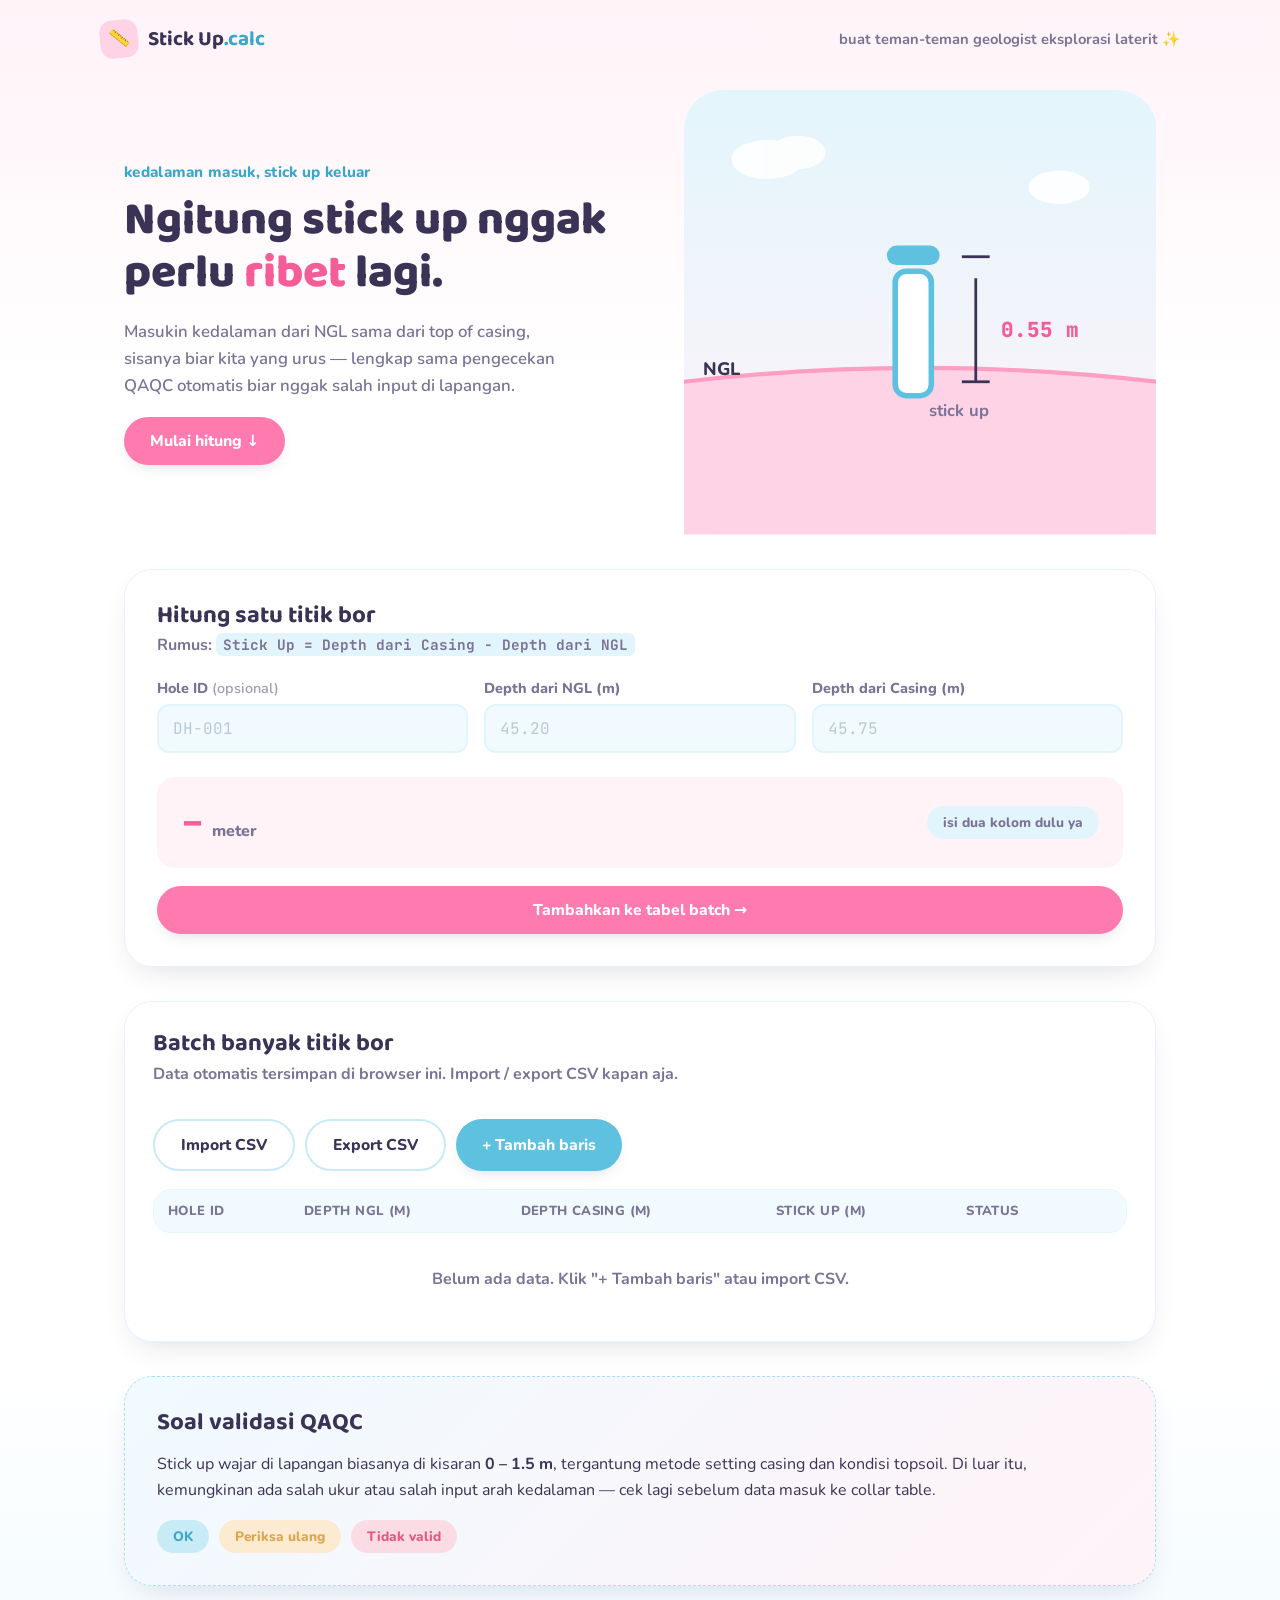
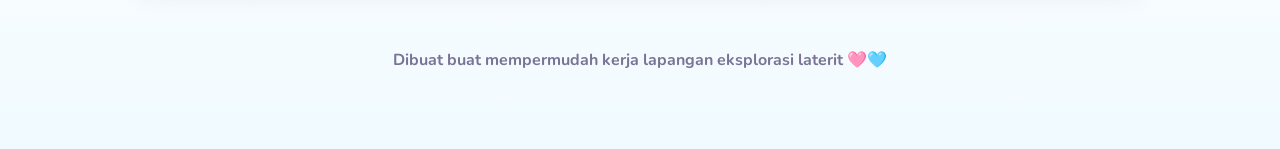
==== index.html @ 5c29b7f9 "Add files via upload" ====
<!DOCTYPE html>
<html lang="id">
<head>
<meta charset="UTF-8">
<meta name="viewport" content="width=device-width, initial-scale=1.0">
<title>Stick Up Calculator — Drilling Collar Tool</title>
<meta name="description" content="Kalkulator stick up pengeboran untuk geologist eksplorasi. Hitung selisih kedalaman NGL vs top of casing, lengkap dengan QAQC otomatis.">
<link rel="icon" href="data:image/svg+xml,<svg xmlns=%22http://www.w3.org/2000/svg%22 viewBox=%220 0 100 100%22><text y=%22.9em%22 font-size=%2290%22>📏</text></svg>">
<link rel="preconnect" href="https://fonts.googleapis.com">
<link rel="preconnect" href="https://fonts.gstatic.com" crossorigin>
<link href="https://fonts.googleapis.com/css2?family=Baloo+2:wght@600;700;800&family=Nunito:wght@400;600;700;800&family=JetBrains+Mono:wght@500;700&display=swap" rel="stylesheet">
<link rel="stylesheet" href="style.css">
</head>
<body>

<header class="topbar">
  <div class="topbar__inner">
    <div class="brand">
      <span class="brand__mark" aria-hidden="true">📏</span>
      <span class="brand__text">Stick Up<span class="brand__accent">.calc</span></span>
    </div>
    <p class="topbar__tagline">buat teman-teman geologist eksplorasi laterit ✨</p>
  </div>
</header>

<main>

  <!-- ============ HERO ============ -->
  <section class="hero">
    <div class="hero__text">
      <p class="eyebrow">kedalaman masuk, stick up keluar</p>
      <h1>Ngitung stick up nggak perlu <span class="hl">ribet</span> lagi.</h1>
      <p class="hero__sub">
        Masukin kedalaman dari NGL sama dari top of casing, sisanya biar
        kita yang urus — lengkap sama pengecekan QAQC otomatis biar nggak
        salah input di lapangan.
      </p>
      <a href="#kalkulator" class="btn btn--primary">Mulai hitung ↓</a>
    </div>

    <div class="hero__diagram" aria-hidden="true">
      <svg id="diagramSvg" viewBox="0 0 340 320" xmlns="http://www.w3.org/2000/svg">
        <defs>
          <linearGradient id="skyGrad" x1="0" y1="0" x2="0" y2="1">
            <stop offset="0%" stop-color="#E3F5FC"/>
            <stop offset="100%" stop-color="#FFF3F8"/>
          </linearGradient>
        </defs>

        <rect x="0" y="0" width="340" height="320" rx="28" fill="url(#skyGrad)"/>

        <!-- awan santai -->
        <g fill="#ffffff" opacity="0.9">
          <ellipse cx="60" cy="50" rx="26" ry="14"/>
          <ellipse cx="82" cy="45" rx="20" ry="12"/>
          <ellipse cx="270" cy="70" rx="22" ry="12"/>
        </g>

        <!-- tanah -->
        <path d="M0,210 Q170,190 340,210 L340,320 L0,320 Z" fill="#FFD3E6"/>
        <path d="M0,210 Q170,190 340,210" fill="none" stroke="#FF9EC4" stroke-width="3" stroke-linecap="round"/>
        <text x="14" y="205" class="svg-label">NGL</text>

        <!-- casing pipe -->
        <rect id="casingPipe" x="152" y="120" width="26" height="90" rx="8" fill="#ffffff" stroke="#5EC1E0" stroke-width="4"/>
        <rect x="146" y="112" width="38" height="14" rx="7" fill="#5EC1E0"/>

        <!-- garis dimensi stick up -->
        <g id="dimGroup">
          <line id="dimLine" x1="210" y1="120" x2="210" y2="210" stroke="#3A3355" stroke-width="2"/>
          <line x1="200" y1="120" x2="220" y2="120" stroke="#3A3355" stroke-width="2"/>
          <line x1="200" y1="210" x2="220" y2="210" stroke="#3A3355" stroke-width="2"/>
          <text id="dimLabel" x="228" y="168" class="svg-label svg-label--mono">0.55 m</text>
        </g>

        <text x="176" y="235" class="svg-label svg-label--sub">stick up</text>
      </svg>
    </div>
  </section>

  <!-- ============ KALKULATOR SINGLE ============ -->
  <section id="kalkulator" class="card-section">
    <div class="card">
      <h2>Hitung satu titik bor</h2>
      <p class="card__sub">Rumus: <code>Stick Up = Depth dari Casing − Depth dari NGL</code></p>

      <div class="form-grid">
        <label class="field">
          <span>Hole ID <em>(opsional)</em></span>
          <input type="text" id="holeId" placeholder="DH-001">
        </label>
        <label class="field">
          <span>Depth dari NGL (m)</span>
          <input type="number" id="depthNgl" placeholder="45.20" step="0.01" inputmode="decimal">
        </label>
        <label class="field">
          <span>Depth dari Casing (m)</span>
          <input type="number" id="depthCasing" placeholder="45.75" step="0.01" inputmode="decimal">
        </label>
      </div>

      <div class="result" id="resultBox">
        <div class="result__value">
          <span class="result__number" id="resultNumber">–</span>
          <span class="result__unit">meter</span>
        </div>
        <span class="badge" id="resultBadge">isi dua kolom dulu ya</span>
      </div>

      <button class="btn btn--primary btn--wide" id="addToTableBtn">Tambahkan ke tabel batch →</button>
    </div>
  </section>

  <!-- ============ BATCH TABLE ============ -->
  <section class="card-section">
    <div class="card card--wide">
      <div class="card__header">
        <div>
          <h2>Batch banyak titik bor</h2>
          <p class="card__sub">Data otomatis tersimpan di browser ini. Import / export CSV kapan aja.</p>
        </div>
        <div class="card__actions">
          <label class="btn btn--ghost btn--file">
            Import CSV
            <input type="file" id="csvInput" accept=".csv" hidden>
          </label>
          <button class="btn btn--ghost" id="exportBtn">Export CSV</button>
          <button class="btn btn--secondary" id="addRowBtn">+ Tambah baris</button>
        </div>
      </div>

      <div class="table-wrap">
        <table id="dataTable">
          <thead>
            <tr>
              <th>Hole ID</th>
              <th>Depth NGL (m)</th>
              <th>Depth Casing (m)</th>
              <th>Stick Up (m)</th>
              <th>Status</th>
              <th aria-label="Hapus"></th>
            </tr>
          </thead>
          <tbody id="tableBody">
            <!-- baris diisi via JS -->
          </tbody>
        </table>
      </div>

      <p class="table-empty" id="tableEmpty">Belum ada data. Klik "+ Tambah baris" atau import CSV.</p>
    </div>
  </section>

  <!-- ============ CATATAN QAQC ============ -->
  <section class="card-section">
    <div class="card card--info">
      <h2>Soal validasi QAQC</h2>
      <p>
        Stick up wajar di lapangan biasanya di kisaran <strong>0 – 1.5 m</strong>,
        tergantung metode setting casing dan kondisi topsoil. Di luar itu,
        kemungkinan ada salah ukur atau salah input arah kedalaman — cek lagi
        sebelum data masuk ke collar table.
      </p>
      <div class="legend">
        <span class="badge badge--ok">OK</span>
        <span class="badge badge--warn">Periksa ulang</span>
        <span class="badge badge--bad">Tidak valid</span>
      </div>
    </div>
  </section>

</main>

<footer class="footer">
  <p>Dibuat buat mempermudah kerja lapangan eksplorasi laterit 🩷🩵</p>
</footer>

<script src="script.js"></script>
</body>
</html>
---- style.css ----
/* ==========================================================
   STICK UP CALCULATOR — style.css
   Tema: soft pink, putih, baby blue. Santai tapi rapi.
   ========================================================== */

:root {
  --pink-50:  #FFF3F8;
  --pink-100: #FFE0EC;
  --pink-200: #FFD3E6;
  --pink-300: #FFAFCF;
  --pink-500: #FF7AAE;
  --pink-600: #F45D97;

  --blue-50:  #F0FAFF;
  --blue-100: #E3F5FC;
  --blue-200: #C7ECF8;
  --blue-300: #A6DFF2;
  --blue-500: #5EC1E0;
  --blue-600: #3AA6C9;

  --white:    #FFFFFF;
  --ink:      #3A3355;
  --ink-soft: #7A7396;
  --rose-600: #E8557E;
  --amber-600:#E0A34D;

  --radius-lg: 28px;
  --radius-md: 18px;
  --radius-sm: 12px;
  --shadow-soft: 0 12px 30px -12px rgba(58, 51, 85, 0.18);
  --shadow-tap: 0 6px 16px -8px rgba(58, 51, 85, 0.25);

  --font-display: 'Baloo 2', system-ui, sans-serif;
  --font-body: 'Nunito', system-ui, sans-serif;
  --font-mono: 'JetBrains Mono', ui-monospace, monospace;
}

* { box-sizing: border-box; }

html { scroll-behavior: smooth; }

body {
  margin: 0;
  font-family: var(--font-body);
  color: var(--ink);
  background: linear-gradient(180deg, var(--pink-50) 0%, var(--white) 22%, var(--white) 78%, var(--blue-50) 100%);
  -webkit-font-smoothing: antialiased;
}

h1, h2 {
  font-family: var(--font-display);
  color: var(--ink);
  margin: 0 0 0.4em;
  line-height: 1.15;
}

p { line-height: 1.6; }

code {
  font-family: var(--font-mono);
  background: var(--blue-100);
  padding: 0.15em 0.5em;
  border-radius: 6px;
  font-size: 0.9em;
}

a { color: inherit; }

:focus-visible {
  outline: 3px solid var(--blue-500);
  outline-offset: 2px;
  border-radius: 6px;
}

/* ---------------- Topbar ---------------- */

.topbar {
  padding: 20px 24px 8px;
}

.topbar__inner {
  max-width: 1080px;
  margin: 0 auto;
  display: flex;
  align-items: baseline;
  justify-content: space-between;
  flex-wrap: wrap;
  gap: 6px;
}

.brand {
  display: flex;
  align-items: center;
  gap: 10px;
  font-family: var(--font-display);
  font-weight: 700;
  font-size: 1.3rem;
}

.brand__mark {
  display: inline-grid;
  place-items: center;
  width: 38px;
  height: 38px;
  background: var(--pink-200);
  border-radius: 12px;
  font-size: 1.1rem;
  transform: rotate(-6deg);
}

.brand__accent { color: var(--blue-600); }

.topbar__tagline {
  margin: 0;
  color: var(--ink-soft);
  font-size: 0.92rem;
  font-weight: 700;
}

/* ---------------- Hero ---------------- */

.hero {
  max-width: 1080px;
  margin: 24px auto 0;
  padding: 0 24px;
  display: grid;
  grid-template-columns: 1.1fr 1fr;
  gap: 40px;
  align-items: center;
}

.eyebrow {
  font-weight: 800;
  letter-spacing: 0.02em;
  color: var(--blue-600);
  text-transform: lowercase;
  margin: 0 0 10px;
  font-size: 0.95rem;
}

.hero h1 {
  font-size: clamp(2rem, 4.2vw, 2.9rem);
  font-weight: 800;
}

.hl {
  color: var(--pink-600);
  position: relative;
}

.hero__sub {
  color: var(--ink-soft);
  font-size: 1.05rem;
  max-width: 46ch;
  font-weight: 600;
}

.hero__diagram svg {
  width: 100%;
  height: auto;
  display: block;
  filter: drop-shadow(var(--shadow-soft));
}

.svg-label {
  font-family: var(--font-body);
  font-weight: 800;
  font-size: 13px;
  fill: var(--ink);
}

.svg-label--mono {
  font-family: var(--font-mono);
  font-size: 15px;
  fill: var(--pink-600);
}

.svg-label--sub {
  fill: var(--ink-soft);
  font-size: 12px;
  font-weight: 700;
}

#dimLine, #dimGroup line {
  transition: y1 0.35s ease, y2 0.35s ease;
}

#casingPipe {
  transition: y 0.35s ease, height 0.35s ease;
}

@media (prefers-reduced-motion: reduce) {
  #dimLine, #dimGroup line, #casingPipe { transition: none; }
  html { scroll-behavior: auto; }
}

/* ---------------- Buttons ---------------- */

.btn {
  display: inline-flex;
  align-items: center;
  justify-content: center;
  gap: 8px;
  font-family: var(--font-body);
  font-weight: 800;
  font-size: 0.98rem;
  padding: 13px 26px;
  border-radius: 999px;
  border: none;
  cursor: pointer;
  text-decoration: none;
  transition: transform 0.15s ease, box-shadow 0.15s ease;
}

.btn:hover { transform: translateY(-2px); }
.btn:active { transform: translateY(0); }

.btn--primary {
  background: var(--pink-500);
  color: var(--white);
  box-shadow: var(--shadow-tap);
}
.btn--primary:hover { background: var(--pink-600); }

.btn--secondary {
  background: var(--blue-500);
  color: var(--white);
  box-shadow: var(--shadow-tap);
}
.btn--secondary:hover { background: var(--blue-600); }

.btn--ghost {
  background: var(--white);
  color: var(--ink);
  border: 2px solid var(--blue-200);
}
.btn--ghost:hover { border-color: var(--blue-500); }

.btn--wide { width: 100%; margin-top: 18px; }

.btn--file { position: relative; }

/* ---------------- Cards ---------------- */

.card-section {
  max-width: 1080px;
  margin: 34px auto 0;
  padding: 0 24px;
}

.card {
  background: var(--white);
  border-radius: var(--radius-lg);
  padding: 32px;
  box-shadow: var(--shadow-soft);
  border: 1px solid var(--blue-100);
}

.card--wide { padding: 28px; }

.card--info {
  background: linear-gradient(135deg, var(--blue-50), var(--pink-50));
  border: 1px dashed var(--blue-300);
}

.card__sub {
  color: var(--ink-soft);
  font-weight: 700;
  margin-top: -6px;
}

.card__header {
  display: flex;
  justify-content: space-between;
  align-items: flex-start;
  flex-wrap: wrap;
  gap: 16px;
  margin-bottom: 18px;
}

.card__actions {
  display: flex;
  gap: 10px;
  flex-wrap: wrap;
}

/* ---------------- Form ---------------- */

.form-grid {
  display: grid;
  grid-template-columns: repeat(3, 1fr);
  gap: 16px;
  margin-top: 20px;
}

.field {
  display: flex;
  flex-direction: column;
  gap: 6px;
  font-weight: 800;
  font-size: 0.9rem;
  color: var(--ink-soft);
}

.field em { font-weight: 600; font-style: normal; opacity: 0.7; }

.field input {
  font-family: var(--font-mono);
  font-size: 1rem;
  padding: 12px 14px;
  border-radius: var(--radius-sm);
  border: 2px solid var(--blue-100);
  background: var(--blue-50);
  color: var(--ink);
}

.field input:focus {
  border-color: var(--blue-500);
  background: var(--white);
}

.field input::placeholder { color: #b8c9d6; }

/* ---------------- Result ---------------- */

.result {
  margin-top: 24px;
  padding: 20px 24px;
  border-radius: var(--radius-md);
  background: var(--pink-50);
  display: flex;
  align-items: center;
  justify-content: space-between;
  flex-wrap: wrap;
  gap: 12px;
}

.result__value {
  display: flex;
  align-items: baseline;
  gap: 8px;
}

.result__number {
  font-family: var(--font-mono);
  font-size: 2.4rem;
  font-weight: 700;
  color: var(--pink-600);
}

.result__unit {
  color: var(--ink-soft);
  font-weight: 800;
}

/* ---------------- Badges ---------------- */

.badge {
  display: inline-flex;
  align-items: center;
  padding: 7px 16px;
  border-radius: 999px;
  font-weight: 800;
  font-size: 0.85rem;
  background: var(--blue-100);
  color: var(--ink-soft);
  white-space: nowrap;
}

.badge--ok { background: var(--blue-200); color: var(--blue-600); }
.badge--warn { background: #FCEBD0; color: var(--amber-600); }
.badge--bad { background: #FBDCE4; color: var(--rose-600); }

.legend {
  display: flex;
  gap: 10px;
  flex-wrap: wrap;
  margin-top: 14px;
}

/* ---------------- Table ---------------- */

.table-wrap {
  overflow-x: auto;
  border-radius: var(--radius-md);
  border: 1px solid var(--blue-100);
}

table {
  width: 100%;
  border-collapse: collapse;
  min-width: 640px;
}

thead th {
  text-align: left;
  font-family: var(--font-body);
  font-weight: 800;
  font-size: 0.82rem;
  text-transform: uppercase;
  letter-spacing: 0.03em;
  color: var(--ink-soft);
  background: var(--blue-50);
  padding: 12px 14px;
}

tbody td {
  padding: 10px 14px;
  border-top: 1px solid var(--pink-50);
}

tbody tr:hover { background: var(--pink-50); }

tbody input[type="text"],
tbody input[type="number"] {
  width: 100%;
  border: none;
  background: transparent;
  font-family: var(--font-mono);
  font-size: 0.95rem;
  color: var(--ink);
  padding: 6px 4px;
  border-radius: 6px;
}

tbody input:focus { background: var(--white); box-shadow: 0 0 0 2px var(--blue-300); }

.stickup-cell {
  font-family: var(--font-mono);
  font-weight: 700;
  color: var(--pink-600);
}

.row-delete {
  border: none;
  background: none;
  cursor: pointer;
  font-size: 1.1rem;
  color: var(--ink-soft);
  padding: 4px 8px;
  border-radius: 8px;
}

.row-delete:hover { background: var(--pink-100); color: var(--rose-600); }

.table-empty {
  text-align: center;
  color: var(--ink-soft);
  font-weight: 700;
  padding: 18px 0 4px;
}

/* ---------------- Footer ---------------- */

.footer {
  text-align: center;
  padding: 46px 24px 60px;
  color: var(--ink-soft);
  font-weight: 700;
}

/* ---------------- Responsive ---------------- */

@media (max-width: 860px) {
  .hero {
    grid-template-columns: 1fr;
  }
  .hero__diagram { order: -1; max-width: 320px; margin: 0 auto; }
  .form-grid { grid-template-columns: 1fr; }
  .card { padding: 24px; }
}
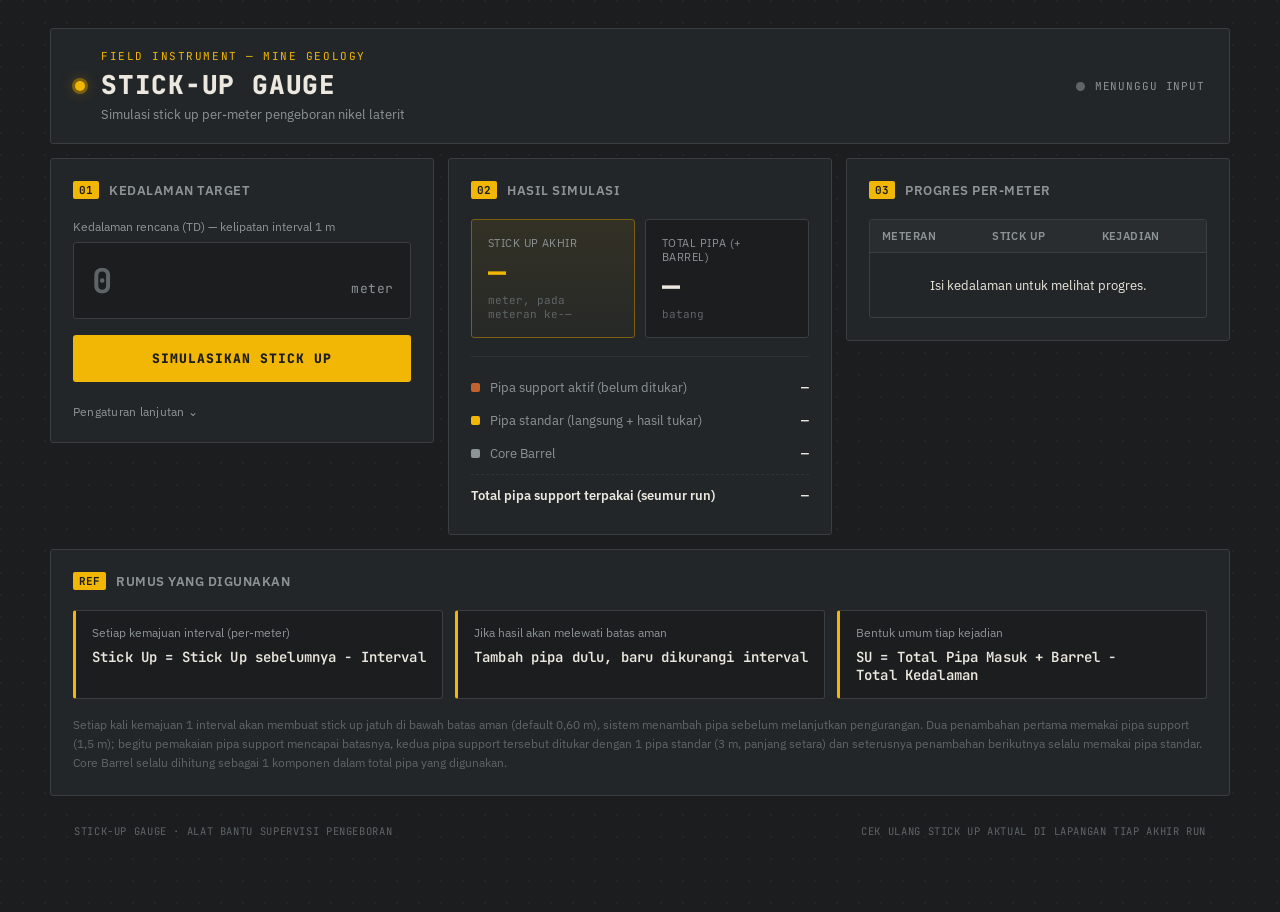
==== commit 5e6f739e: "Add files via upload" ====
--- a/index.html
+++ b/index.html
@@ -3,177 +3,185 @@
 <head>
 <meta charset="UTF-8">
 <meta name="viewport" content="width=device-width, initial-scale=1.0">
-<title>Stick Up Calculator — Drilling Collar Tool</title>
-<meta name="description" content="Kalkulator stick up pengeboran untuk geologist eksplorasi. Hitung selisih kedalaman NGL vs top of casing, lengkap dengan QAQC otomatis.">
-<link rel="icon" href="data:image/svg+xml,<svg xmlns=%22http://www.w3.org/2000/svg%22 viewBox=%220 0 100 100%22><text y=%22.9em%22 font-size=%2290%22>📏</text></svg>">
+<title>Stick-Up Gauge — Simulasi Per-Meter</title>
 <link rel="preconnect" href="https://fonts.googleapis.com">
 <link rel="preconnect" href="https://fonts.gstatic.com" crossorigin>
-<link href="https://fonts.googleapis.com/css2?family=Baloo+2:wght@600;700;800&family=Nunito:wght@400;600;700;800&family=JetBrains+Mono:wght@500;700&display=swap" rel="stylesheet">
+<link href="https://fonts.googleapis.com/css2?family=JetBrains+Mono:wght@400;500;700;800&family=IBM+Plex+Sans:wght@400;500;600;700&display=swap" rel="stylesheet">
 <link rel="stylesheet" href="style.css">
 </head>
 <body>
 
-<header class="topbar">
-  <div class="topbar__inner">
-    <div class="brand">
-      <span class="brand__mark" aria-hidden="true">📏</span>
-      <span class="brand__text">Stick Up<span class="brand__accent">.calc</span></span>
+<div class="rig-frame">
+
+  <header class="panel-header">
+    <div class="header-left">
+      <div class="rivet"></div>
+      <div>
+        <p class="eyebrow">FIELD INSTRUMENT — MINE GEOLOGY</p>
+        <h1>STICK-UP GAUGE</h1>
+        <p class="subtitle">Simulasi stick up per-meter pengeboran nikel laterit</p>
+      </div>
     </div>
-    <p class="topbar__tagline">buat teman-teman geologist eksplorasi laterit ✨</p>
-  </div>
-</header>
+    <div class="header-right">
+      <div class="status-lamp" id="statusLamp"></div>
+      <span id="statusText">MENUNGGU INPUT</span>
+    </div>
+  </header>
 
-<main>
+  <main class="dashboard">
 
-  <!-- ============ HERO ============ -->
-  <section class="hero">
-    <div class="hero__text">
-      <p class="eyebrow">kedalaman masuk, stick up keluar</p>
-      <h1>Ngitung stick up nggak perlu <span class="hl">ribet</span> lagi.</h1>
-      <p class="hero__sub">
-        Masukin kedalaman dari NGL sama dari top of casing, sisanya biar
-        kita yang urus — lengkap sama pengecekan QAQC otomatis biar nggak
-        salah input di lapangan.
-      </p>
-      <a href="#kalkulator" class="btn btn--primary">Mulai hitung ↓</a>
-    </div>
+    <!-- INPUT COLUMN -->
+    <section class="panel input-panel">
+      <h2 class="panel-title"><span class="tag">01</span> Kedalaman Target</h2>
 
-    <div class="hero__diagram" aria-hidden="true">
-      <svg id="diagramSvg" viewBox="0 0 340 320" xmlns="http://www.w3.org/2000/svg">
-        <defs>
-          <linearGradient id="skyGrad" x1="0" y1="0" x2="0" y2="1">
-            <stop offset="0%" stop-color="#E3F5FC"/>
-            <stop offset="100%" stop-color="#FFF3F8"/>
-          </linearGradient>
-        </defs>
-
-        <rect x="0" y="0" width="340" height="320" rx="28" fill="url(#skyGrad)"/>
-
-        <!-- awan santai -->
-        <g fill="#ffffff" opacity="0.9">
-          <ellipse cx="60" cy="50" rx="26" ry="14"/>
-          <ellipse cx="82" cy="45" rx="20" ry="12"/>
-          <ellipse cx="270" cy="70" rx="22" ry="12"/>
-        </g>
-
-        <!-- tanah -->
-        <path d="M0,210 Q170,190 340,210 L340,320 L0,320 Z" fill="#FFD3E6"/>
-        <path d="M0,210 Q170,190 340,210" fill="none" stroke="#FF9EC4" stroke-width="3" stroke-linecap="round"/>
-        <text x="14" y="205" class="svg-label">NGL</text>
-
-        <!-- casing pipe -->
-        <rect id="casingPipe" x="152" y="120" width="26" height="90" rx="8" fill="#ffffff" stroke="#5EC1E0" stroke-width="4"/>
-        <rect x="146" y="112" width="38" height="14" rx="7" fill="#5EC1E0"/>
-
-        <!-- garis dimensi stick up -->
-        <g id="dimGroup">
-          <line id="dimLine" x1="210" y1="120" x2="210" y2="210" stroke="#3A3355" stroke-width="2"/>
-          <line x1="200" y1="120" x2="220" y2="120" stroke="#3A3355" stroke-width="2"/>
-          <line x1="200" y1="210" x2="220" y2="210" stroke="#3A3355" stroke-width="2"/>
-          <text id="dimLabel" x="228" y="168" class="svg-label svg-label--mono">0.55 m</text>
-        </g>
-
-        <text x="176" y="235" class="svg-label svg-label--sub">stick up</text>
-      </svg>
-    </div>
-  </section>
-
-  <!-- ============ KALKULATOR SINGLE ============ -->
-  <section id="kalkulator" class="card-section">
-    <div class="card">
-      <h2>Hitung satu titik bor</h2>
-      <p class="card__sub">Rumus: <code>Stick Up = Depth dari Casing − Depth dari NGL</code></p>
-
-      <div class="form-grid">
-        <label class="field">
-          <span>Hole ID <em>(opsional)</em></span>
-          <input type="text" id="holeId" placeholder="DH-001">
-        </label>
-        <label class="field">
-          <span>Depth dari NGL (m)</span>
-          <input type="number" id="depthNgl" placeholder="45.20" step="0.01" inputmode="decimal">
-        </label>
-        <label class="field">
-          <span>Depth dari Casing (m)</span>
-          <input type="number" id="depthCasing" placeholder="45.75" step="0.01" inputmode="decimal">
-        </label>
-      </div>
-
-      <div class="result" id="resultBox">
-        <div class="result__value">
-          <span class="result__number" id="resultNumber">–</span>
-          <span class="result__unit">meter</span>
-        </div>
-        <span class="badge" id="resultBadge">isi dua kolom dulu ya</span>
-      </div>
-
-      <button class="btn btn--primary btn--wide" id="addToTableBtn">Tambahkan ke tabel batch →</button>
-    </div>
-  </section>
-
-  <!-- ============ BATCH TABLE ============ -->
-  <section class="card-section">
-    <div class="card card--wide">
-      <div class="card__header">
-        <div>
-          <h2>Batch banyak titik bor</h2>
-          <p class="card__sub">Data otomatis tersimpan di browser ini. Import / export CSV kapan aja.</p>
-        </div>
-        <div class="card__actions">
-          <label class="btn btn--ghost btn--file">
-            Import CSV
-            <input type="file" id="csvInput" accept=".csv" hidden>
-          </label>
-          <button class="btn btn--ghost" id="exportBtn">Export CSV</button>
-          <button class="btn btn--secondary" id="addRowBtn">+ Tambah baris</button>
+      <div class="depth-input-group">
+        <label for="targetDepth">Kedalaman rencana (TD) — kelipatan interval 1 m</label>
+        <div class="depth-field">
+          <input type="number" id="targetDepth" inputmode="decimal" placeholder="0" step="1" min="1">
+          <span class="unit">meter</span>
         </div>
       </div>
 
+      <button id="calcBtn" class="calc-btn">
+        <span>SIMULASIKAN STICK UP</span>
+      </button>
+
+      <div class="advanced-toggle">
+        <button id="advToggle" type="button" class="link-btn">Pengaturan lanjutan ⌄</button>
+      </div>
+
+      <div class="advanced-panel" id="advancedPanel">
+        <div class="adv-row">
+          <label for="cbLength">Panjang Core Barrel</label>
+          <div class="adv-field">
+            <input type="number" id="cbLength" value="2.6" step="0.1" min="0.1">
+            <span class="unit-sm">m</span>
+          </div>
+        </div>
+        <div class="adv-row">
+          <label for="interval">Interval pengeboran</label>
+          <div class="adv-field">
+            <input type="number" id="interval" value="1" step="0.1" min="0.1">
+            <span class="unit-sm">m</span>
+          </div>
+        </div>
+        <div class="adv-row">
+          <label for="safeMin">Batas aman minimum</label>
+          <div class="adv-field">
+            <input type="number" id="safeMin" value="0.6" step="0.1" min="0">
+            <span class="unit-sm">m</span>
+          </div>
+        </div>
+        <div class="adv-row">
+          <label for="supportLen">Panjang pipa support</label>
+          <div class="adv-field">
+            <input type="number" id="supportLen" value="1.5" step="0.1" min="0.1">
+            <span class="unit-sm">m</span>
+          </div>
+        </div>
+        <div class="adv-row">
+          <label for="standardLen">Panjang pipa standar</label>
+          <div class="adv-field">
+            <input type="number" id="standardLen" value="3.0" step="0.1" min="0.1">
+            <span class="unit-sm">m</span>
+          </div>
+        </div>
+        <div class="adv-row">
+          <label for="maxSupport">Maks. pemakaian pipa support</label>
+          <div class="adv-field">
+            <input type="number" id="maxSupport" value="2" step="1" min="1">
+            <span class="unit-sm">×</span>
+          </div>
+        </div>
+        <p class="adv-note">Setelah pipa support terpakai sebanyak batas maksimum, keduanya ditukar dengan 1 pipa standar (panjang setara) dan seterusnya hanya pipa standar yang dipakai.</p>
+      </div>
+
+      <div class="error-box" id="errorBox" hidden></div>
+    </section>
+
+    <!-- READOUT COLUMN -->
+    <section class="panel readout-panel">
+      <h2 class="panel-title"><span class="tag">02</span> Hasil Simulasi</h2>
+
+      <div class="readout-grid">
+        <div class="readout-card highlight">
+          <p class="readout-label">Stick Up Akhir</p>
+          <p class="readout-value" id="outStickUp">—</p>
+          <p class="readout-unit">meter, pada meteran ke-<span id="outLastMeter">—</span></p>
+        </div>
+        <div class="readout-card">
+          <p class="readout-label">Total Pipa (+ Barrel)</p>
+          <p class="readout-value" id="outPipeCount">—</p>
+          <p class="readout-unit">batang</p>
+        </div>
+      </div>
+
+      <div class="breakdown" id="breakdown">
+        <div class="breakdown-row">
+          <span class="dot dot-b"></span>
+          <span class="bd-label">Pipa support aktif (belum ditukar)</span>
+          <span class="bd-value" id="outActiveSupport">—</span>
+        </div>
+        <div class="breakdown-row">
+          <span class="dot dot-a"></span>
+          <span class="bd-label">Pipa standar (langsung + hasil tukar)</span>
+          <span class="bd-value" id="outStandard">—</span>
+        </div>
+        <div class="breakdown-row">
+          <span class="dot dot-cb"></span>
+          <span class="bd-label">Core Barrel</span>
+          <span class="bd-value" id="outCB">—</span>
+        </div>
+        <div class="breakdown-row total-row">
+          <span class="bd-label">Total pipa support terpakai (seumur run)</span>
+          <span class="bd-value" id="outSupportUsedTotal">—</span>
+        </div>
+      </div>
+    </section>
+
+    <!-- TABLE COLUMN -->
+    <section class="panel table-panel">
+      <h2 class="panel-title"><span class="tag">03</span> Progres Per-Meter</h2>
       <div class="table-wrap">
-        <table id="dataTable">
+        <table id="progressTable">
           <thead>
-            <tr>
-              <th>Hole ID</th>
-              <th>Depth NGL (m)</th>
-              <th>Depth Casing (m)</th>
-              <th>Stick Up (m)</th>
-              <th>Status</th>
-              <th aria-label="Hapus"></th>
-            </tr>
+            <tr><th>Meteran</th><th>Stick Up</th><th>Kejadian</th></tr>
           </thead>
-          <tbody id="tableBody">
-            <!-- baris diisi via JS -->
+          <tbody id="progressBody">
+            <tr><td colspan="3" class="empty-row">Isi kedalaman untuk melihat progres.</td></tr>
           </tbody>
         </table>
       </div>
+    </section>
 
-      <p class="table-empty" id="tableEmpty">Belum ada data. Klik "+ Tambah baris" atau import CSV.</p>
+  </main>
+
+  <!-- FORMULA SHEET -->
+  <section class="panel formula-panel">
+    <h2 class="panel-title"><span class="tag">REF</span> Rumus yang Digunakan</h2>
+    <div class="formula-grid">
+      <div class="formula-card">
+        <p class="formula-caption">Setiap kemajuan interval (per-meter)</p>
+        <p class="formula-eq">Stick&nbsp;Up = Stick&nbsp;Up&nbsp;sebelumnya − Interval</p>
+      </div>
+      <div class="formula-card">
+        <p class="formula-caption">Jika hasil akan melewati batas aman</p>
+        <p class="formula-eq">Tambah&nbsp;pipa&nbsp;dulu, baru dikurangi interval</p>
+      </div>
+      <div class="formula-card">
+        <p class="formula-caption">Bentuk umum tiap kejadian</p>
+        <p class="formula-eq">SU = Total&nbsp;Pipa&nbsp;Masuk + Barrel − Total&nbsp;Kedalaman</p>
+      </div>
     </div>
+    <p class="formula-footnote">Setiap kali kemajuan 1 interval akan membuat stick up jatuh di bawah batas aman (default 0,60 m), sistem menambah pipa sebelum melanjutkan pengurangan. Dua penambahan pertama memakai pipa support (1,5 m); begitu pemakaian pipa support mencapai batasnya, kedua pipa support tersebut ditukar dengan 1 pipa standar (3 m, panjang setara) dan seterusnya penambahan berikutnya selalu memakai pipa standar. Core Barrel selalu dihitung sebagai 1 komponen dalam total pipa yang digunakan.</p>
   </section>
 
-  <!-- ============ CATATAN QAQC ============ -->
-  <section class="card-section">
-    <div class="card card--info">
-      <h2>Soal validasi QAQC</h2>
-      <p>
-        Stick up wajar di lapangan biasanya di kisaran <strong>0 – 1.5 m</strong>,
-        tergantung metode setting casing dan kondisi topsoil. Di luar itu,
-        kemungkinan ada salah ukur atau salah input arah kedalaman — cek lagi
-        sebelum data masuk ke collar table.
-      </p>
-      <div class="legend">
-        <span class="badge badge--ok">OK</span>
-        <span class="badge badge--warn">Periksa ulang</span>
-        <span class="badge badge--bad">Tidak valid</span>
-      </div>
-    </div>
-  </section>
+  <footer class="panel-footer">
+    <span>STICK-UP GAUGE · ALAT BANTU SUPERVISI PENGEBORAN</span>
+    <span>Cek ulang stick up aktual di lapangan tiap akhir run</span>
+  </footer>
 
-</main>
-
-<footer class="footer">
-  <p>Dibuat buat mempermudah kerja lapangan eksplorasi laterit 🩷🩵</p>
-</footer>
+</div>
 
 <script src="script.js"></script>
 </body>
--- a/style.css
+++ b/style.css
@@ -1,471 +1,570 @@
 /* ==========================================================
-   STICK UP CALCULATOR — style.css
-   Tema: soft pink, putih, baby blue. Santai tapi rapi.
+   STICK-UP GAUGE — token system
+   bg        #1B1D1E   panel     #232628   panel-raised #2A2D2F
+   border    #3A3E40   text      #ECE8DF   text-muted   #8D9497
+   accent-a  #F2B705 (caution yellow, tape-measure)
+   accent-b  #C4622D (laterite rust / weathered pipe)
+   accent-ok #6E9A5C (recovery green)
+   display font: JetBrains Mono | ui font: IBM Plex Sans
    ========================================================== */
 
-:root {
-  --pink-50:  #FFF3F8;
-  --pink-100: #FFE0EC;
-  --pink-200: #FFD3E6;
-  --pink-300: #FFAFCF;
-  --pink-500: #FF7AAE;
-  --pink-600: #F45D97;
-
-  --blue-50:  #F0FAFF;
-  --blue-100: #E3F5FC;
-  --blue-200: #C7ECF8;
-  --blue-300: #A6DFF2;
-  --blue-500: #5EC1E0;
-  --blue-600: #3AA6C9;
-
-  --white:    #FFFFFF;
-  --ink:      #3A3355;
-  --ink-soft: #7A7396;
-  --rose-600: #E8557E;
-  --amber-600:#E0A34D;
-
-  --radius-lg: 28px;
-  --radius-md: 18px;
-  --radius-sm: 12px;
-  --shadow-soft: 0 12px 30px -12px rgba(58, 51, 85, 0.18);
-  --shadow-tap: 0 6px 16px -8px rgba(58, 51, 85, 0.25);
-
-  --font-display: 'Baloo 2', system-ui, sans-serif;
-  --font-body: 'Nunito', system-ui, sans-serif;
-  --font-mono: 'JetBrains Mono', ui-monospace, monospace;
-}
-
-* { box-sizing: border-box; }
-
-html { scroll-behavior: smooth; }
-
-body {
+:root{
+  --bg: #1B1D1E;
+  --panel: #232628;
+  --panel-raised: #2A2D2F;
+  --border: #3A3E40;
+  --border-soft: #2F3335;
+  --text: #ECE8DF;
+  --text-muted: #8D9497;
+  --text-dim: #5F6567;
+  --accent-a: #F2B705;
+  --accent-a-dim: #7A5F0E;
+  --accent-b: #C4622D;
+  --accent-b-dim: #6B3A20;
+  --accent-ok: #6E9A5C;
+  --danger: #C4522D;
+  --radius: 3px;
+  --mono: 'JetBrains Mono', 'Courier New', monospace;
+  --sans: 'IBM Plex Sans', -apple-system, BlinkMacSystemFont, sans-serif;
+}
+
+*{ box-sizing: border-box; }
+
+html, body{
   margin: 0;
-  font-family: var(--font-body);
-  color: var(--ink);
-  background: linear-gradient(180deg, var(--pink-50) 0%, var(--white) 22%, var(--white) 78%, var(--blue-50) 100%);
+  padding: 0;
+  background: var(--bg);
+  color: var(--text);
+  font-family: var(--sans);
   -webkit-font-smoothing: antialiased;
 }
 
-h1, h2 {
-  font-family: var(--font-display);
-  color: var(--ink);
-  margin: 0 0 0.4em;
-  line-height: 1.15;
-}
-
-p { line-height: 1.6; }
-
-code {
-  font-family: var(--font-mono);
-  background: var(--blue-100);
-  padding: 0.15em 0.5em;
-  border-radius: 6px;
-  font-size: 0.9em;
-}
-
-a { color: inherit; }
-
-:focus-visible {
-  outline: 3px solid var(--blue-500);
-  outline-offset: 2px;
-  border-radius: 6px;
-}
-
-/* ---------------- Topbar ---------------- */
-
-.topbar {
-  padding: 20px 24px 8px;
-}
-
-.topbar__inner {
-  max-width: 1080px;
+body{
+  background-image:
+    radial-gradient(circle at 1px 1px, rgba(255,255,255,0.035) 1px, transparent 0);
+  background-size: 22px 22px;
+  min-height: 100vh;
+  padding: 28px 16px 60px;
+}
+
+.rig-frame{
+  max-width: 1180px;
   margin: 0 auto;
+}
+
+/* ---------- header ---------- */
+.panel-header{
+  display: flex;
+  align-items: center;
+  justify-content: space-between;
+  gap: 16px;
+  background: var(--panel);
+  border: 1px solid var(--border);
+  border-radius: var(--radius);
+  padding: 20px 24px;
+  margin-bottom: 14px;
+  flex-wrap: wrap;
+}
+
+.header-left{
+  display: flex;
+  align-items: center;
+  gap: 16px;
+}
+
+.rivet{
+  width: 10px;
+  height: 10px;
+  border-radius: 50%;
+  background: var(--accent-a);
+  box-shadow: 0 0 0 3px var(--accent-a-dim), 0 0 14px rgba(242,183,5,0.5);
+  flex-shrink: 0;
+}
+
+.eyebrow{
+  margin: 0 0 4px;
+  font-family: var(--mono);
+  font-size: 11px;
+  letter-spacing: 0.14em;
+  color: var(--accent-a);
+  text-transform: uppercase;
+}
+
+h1{
+  margin: 0 0 4px;
+  font-family: var(--mono);
+  font-size: 26px;
+  font-weight: 800;
+  letter-spacing: 0.03em;
+  color: var(--text);
+}
+
+.subtitle{
+  margin: 0;
+  font-size: 13px;
+  color: var(--text-muted);
+}
+
+.header-right{
+  display: flex;
+  align-items: center;
+  gap: 10px;
+  font-family: var(--mono);
+  font-size: 11px;
+  letter-spacing: 0.08em;
+  color: var(--text-muted);
+}
+
+.status-lamp{
+  width: 9px;
+  height: 9px;
+  border-radius: 50%;
+  background: var(--text-dim);
+  transition: background 0.2s, box-shadow 0.2s;
+}
+.status-lamp.ready{
+  background: var(--accent-ok);
+  box-shadow: 0 0 10px rgba(110,154,92,0.7);
+}
+.status-lamp.error{
+  background: var(--danger);
+  box-shadow: 0 0 10px rgba(196,82,45,0.7);
+}
+
+/* ---------- dashboard grid ---------- */
+.dashboard{
+  display: grid;
+  grid-template-columns: 1fr 1fr 1fr;
+  gap: 14px;
+  align-items: start;
+}
+
+.panel{
+  background: var(--panel);
+  border: 1px solid var(--border);
+  border-radius: var(--radius);
+  padding: 22px;
+}
+
+.panel-title{
+  display: flex;
+  align-items: center;
+  gap: 10px;
+  margin: 0 0 20px;
+  font-size: 13px;
+  font-weight: 600;
+  letter-spacing: 0.04em;
+  text-transform: uppercase;
+  color: var(--text-muted);
+}
+
+.tag{
+  font-family: var(--mono);
+  font-size: 11px;
+  font-weight: 700;
+  color: var(--bg);
+  background: var(--accent-a);
+  border-radius: 2px;
+  padding: 2px 6px;
+  letter-spacing: 0;
+}
+
+/* ---------- input panel ---------- */
+.depth-input-group label{
+  display: block;
+  font-size: 12px;
+  color: var(--text-muted);
+  margin-bottom: 8px;
+}
+
+.depth-field{
   display: flex;
   align-items: baseline;
+  background: var(--bg);
+  border: 1px solid var(--border);
+  border-radius: var(--radius);
+  padding: 14px 16px;
+  transition: border-color 0.15s, box-shadow 0.15s;
+}
+
+.depth-field:focus-within{
+  border-color: var(--accent-a);
+  box-shadow: 0 0 0 3px rgba(242,183,5,0.15);
+}
+
+.depth-field input{
+  flex: 1;
+  background: transparent;
+  border: none;
+  outline: none;
+  color: var(--text);
+  font-family: var(--mono);
+  font-size: 34px;
+  font-weight: 700;
+  width: 100%;
+  min-width: 0;
+}
+
+.depth-field input::placeholder{
+  color: var(--text-dim);
+}
+
+.depth-field .unit{
+  font-family: var(--mono);
+  font-size: 13px;
+  color: var(--text-muted);
+  letter-spacing: 0.04em;
+  padding-left: 8px;
+}
+
+.calc-btn{
+  width: 100%;
+  margin-top: 16px;
+  padding: 15px 18px;
+  background: var(--accent-a);
+  color: #1B1D1E;
+  border: none;
+  border-radius: var(--radius);
+  font-family: var(--mono);
+  font-size: 13px;
+  font-weight: 800;
+  letter-spacing: 0.08em;
+  cursor: pointer;
+  transition: transform 0.08s ease, background 0.15s ease;
+}
+.calc-btn:hover{ background: #FFC721; }
+.calc-btn:active{ transform: translateY(1px); }
+
+.advanced-toggle{ margin-top: 18px; }
+
+.link-btn{
+  background: none;
+  border: none;
+  color: var(--text-muted);
+  font-size: 12px;
+  font-family: var(--sans);
+  cursor: pointer;
+  padding: 0;
+  letter-spacing: 0.02em;
+}
+.link-btn:hover{ color: var(--accent-a); }
+
+.advanced-panel{
+  max-height: 0;
+  overflow: hidden;
+  transition: max-height 0.25s ease, opacity 0.2s ease;
+  opacity: 0;
+}
+.advanced-panel.open{
+  max-height: 560px;
+  opacity: 1;
+  margin-top: 14px;
+  padding-top: 14px;
+  border-top: 1px dashed var(--border);
+}
+
+.adv-row{
+  display: flex;
+  align-items: center;
+  justify-content: space-between;
+  gap: 12px;
+  margin-bottom: 10px;
+}
+
+.adv-row label{
+  font-size: 12.5px;
+  color: var(--text-muted);
+}
+
+.adv-field{
+  display: flex;
+  align-items: center;
+  background: var(--bg);
+  border: 1px solid var(--border-soft);
+  border-radius: var(--radius);
+  padding: 6px 10px;
+  width: 96px;
+}
+
+.adv-field input{
+  width: 100%;
+  background: transparent;
+  border: none;
+  outline: none;
+  color: var(--text);
+  font-family: var(--mono);
+  font-size: 13px;
+  text-align: right;
+}
+
+.unit-sm{
+  font-family: var(--mono);
+  font-size: 11px;
+  color: var(--text-dim);
+  padding-left: 6px;
+}
+
+.adv-note{
+  font-size: 11px;
+  color: var(--text-dim);
+  margin: 8px 0 0;
+  font-style: italic;
+}
+
+.error-box{
+  margin-top: 16px;
+  padding: 12px 14px;
+  background: rgba(196,82,45,0.12);
+  border: 1px solid var(--accent-b-dim);
+  border-radius: var(--radius);
+  color: #E3A98C;
+  font-size: 12.5px;
+  line-height: 1.5;
+}
+
+/* ---------- readout panel ---------- */
+.readout-grid{
+  display: grid;
+  grid-template-columns: 1fr 1fr;
+  gap: 10px;
+  margin-bottom: 18px;
+}
+
+.readout-card{
+  background: var(--bg);
+  border: 1px solid var(--border);
+  border-radius: var(--radius);
+  padding: 16px;
+  text-align: left;
+}
+
+.readout-card.highlight{
+  border-color: var(--accent-a-dim);
+  background: linear-gradient(180deg, rgba(242,183,5,0.08), rgba(242,183,5,0.02));
+}
+
+.readout-label{
+  margin: 0 0 6px;
+  font-size: 11px;
+  color: var(--text-muted);
+  text-transform: uppercase;
+  letter-spacing: 0.04em;
+}
+
+.readout-value{
+  margin: 0;
+  font-family: var(--mono);
+  font-size: 30px;
+  font-weight: 700;
+  color: var(--text);
+  line-height: 1.1;
+}
+
+.readout-card.highlight .readout-value{
+  color: var(--accent-a);
+}
+
+.readout-unit{
+  margin: 4px 0 0;
+  font-family: var(--mono);
+  font-size: 11px;
+  color: var(--text-dim);
+}
+
+.breakdown{
+  border-top: 1px solid var(--border-soft);
+  padding-top: 14px;
+}
+
+.breakdown-row{
+  display: flex;
+  align-items: center;
+  gap: 10px;
+  padding: 8px 0;
+  font-size: 13px;
+}
+
+.dot{
+  width: 9px;
+  height: 9px;
+  border-radius: 2px;
+  flex-shrink: 0;
+}
+.dot-a{ background: var(--accent-a); }
+.dot-b{ background: var(--accent-b); }
+.dot-cb{ background: var(--text-muted); }
+
+.bd-label{
+  flex: 1;
+  color: var(--text-muted);
+}
+
+.bd-value{
+  font-family: var(--mono);
+  font-weight: 600;
+  color: var(--text);
+}
+
+.total-row{
+  border-top: 1px dashed var(--border-soft);
+  margin-top: 4px;
+  padding-top: 12px;
+  font-weight: 600;
+}
+.total-row .bd-label{ color: var(--text); }
+
+/* ---------- table panel ---------- */
+.table-panel{
+  display: flex;
+  flex-direction: column;
+}
+
+.table-wrap{
+  max-height: 420px;
+  overflow-y: auto;
+  border: 1px solid var(--border);
+  border-radius: var(--radius);
+}
+
+#progressTable{
+  width: 100%;
+  border-collapse: collapse;
+  font-size: 12.5px;
+}
+
+#progressTable thead th{
+  position: sticky;
+  top: 0;
+  background: var(--panel-raised);
+  color: var(--text-muted);
+  text-transform: uppercase;
+  letter-spacing: 0.04em;
+  font-size: 10.5px;
+  font-weight: 600;
+  text-align: left;
+  padding: 9px 12px;
+  border-bottom: 1px solid var(--border);
+}
+
+#progressTable tbody td{
+  padding: 8px 12px;
+  border-bottom: 1px solid var(--border-soft);
+  font-family: var(--mono);
+  color: var(--text);
+}
+
+#progressTable tbody tr:last-child td{
+  border-bottom: none;
+}
+
+#progressTable tbody tr.event-row{
+  background: rgba(242,183,5,0.06);
+}
+
+#progressTable tbody tr.event-row td:first-child{
+  color: var(--accent-a);
+  font-weight: 700;
+}
+
+.event-tag{
+  display: inline-block;
+  font-family: var(--sans);
+  font-size: 10.5px;
+  padding: 2px 7px;
+  border-radius: 3px;
+  background: rgba(242,183,5,0.15);
+  color: var(--accent-a);
+}
+.event-tag.swap{
+  background: rgba(196,98,45,0.18);
+  color: #E3915E;
+}
+
+.empty-row{
+  padding: 24px 12px !important;
+  text-align: center;
+  color: var(--text-dim);
+  font-family: var(--sans) !important;
+}
+
+/* ---------- formula panel ---------- */
+.formula-panel{
+  margin-top: 14px;
+}
+
+.formula-grid{
+  display: grid;
+  grid-template-columns: repeat(3, 1fr);
+  gap: 12px;
+}
+
+.formula-card{
+  background: var(--bg);
+  border: 1px solid var(--border);
+  border-left: 3px solid var(--accent-a);
+  border-radius: var(--radius);
+  padding: 14px 16px;
+}
+
+.formula-caption{
+  margin: 0 0 8px;
+  font-size: 11.5px;
+  color: var(--text-muted);
+}
+
+.formula-eq{
+  margin: 0;
+  font-family: var(--mono);
+  font-size: 14px;
+  font-weight: 600;
+  color: var(--text);
+  letter-spacing: 0.01em;
+}
+
+.formula-footnote{
+  margin: 16px 0 0;
+  font-size: 12px;
+  color: var(--text-dim);
+  line-height: 1.6;
+}
+
+/* ---------- footer ---------- */
+.panel-footer{
+  display: flex;
   justify-content: space-between;
   flex-wrap: wrap;
   gap: 6px;
-}
-
-.brand {
-  display: flex;
-  align-items: center;
-  gap: 10px;
-  font-family: var(--font-display);
-  font-weight: 700;
-  font-size: 1.3rem;
-}
-
-.brand__mark {
-  display: inline-grid;
-  place-items: center;
-  width: 38px;
-  height: 38px;
-  background: var(--pink-200);
-  border-radius: 12px;
-  font-size: 1.1rem;
-  transform: rotate(-6deg);
-}
-
-.brand__accent { color: var(--blue-600); }
-
-.topbar__tagline {
-  margin: 0;
-  color: var(--ink-soft);
-  font-size: 0.92rem;
-  font-weight: 700;
-}
-
-/* ---------------- Hero ---------------- */
-
-.hero {
-  max-width: 1080px;
-  margin: 24px auto 0;
-  padding: 0 24px;
-  display: grid;
-  grid-template-columns: 1.1fr 1fr;
-  gap: 40px;
-  align-items: center;
-}
-
-.eyebrow {
-  font-weight: 800;
-  letter-spacing: 0.02em;
-  color: var(--blue-600);
-  text-transform: lowercase;
-  margin: 0 0 10px;
-  font-size: 0.95rem;
-}
-
-.hero h1 {
-  font-size: clamp(2rem, 4.2vw, 2.9rem);
-  font-weight: 800;
-}
-
-.hl {
-  color: var(--pink-600);
-  position: relative;
-}
-
-.hero__sub {
-  color: var(--ink-soft);
-  font-size: 1.05rem;
-  max-width: 46ch;
-  font-weight: 600;
-}
-
-.hero__diagram svg {
-  width: 100%;
-  height: auto;
-  display: block;
-  filter: drop-shadow(var(--shadow-soft));
-}
-
-.svg-label {
-  font-family: var(--font-body);
-  font-weight: 800;
-  font-size: 13px;
-  fill: var(--ink);
-}
-
-.svg-label--mono {
-  font-family: var(--font-mono);
-  font-size: 15px;
-  fill: var(--pink-600);
-}
-
-.svg-label--sub {
-  fill: var(--ink-soft);
-  font-size: 12px;
-  font-weight: 700;
-}
-
-#dimLine, #dimGroup line {
-  transition: y1 0.35s ease, y2 0.35s ease;
-}
-
-#casingPipe {
-  transition: y 0.35s ease, height 0.35s ease;
-}
-
-@media (prefers-reduced-motion: reduce) {
-  #dimLine, #dimGroup line, #casingPipe { transition: none; }
-  html { scroll-behavior: auto; }
-}
-
-/* ---------------- Buttons ---------------- */
-
-.btn {
-  display: inline-flex;
-  align-items: center;
-  justify-content: center;
-  gap: 8px;
-  font-family: var(--font-body);
-  font-weight: 800;
-  font-size: 0.98rem;
-  padding: 13px 26px;
-  border-radius: 999px;
-  border: none;
-  cursor: pointer;
-  text-decoration: none;
-  transition: transform 0.15s ease, box-shadow 0.15s ease;
-}
-
-.btn:hover { transform: translateY(-2px); }
-.btn:active { transform: translateY(0); }
-
-.btn--primary {
-  background: var(--pink-500);
-  color: var(--white);
-  box-shadow: var(--shadow-tap);
-}
-.btn--primary:hover { background: var(--pink-600); }
-
-.btn--secondary {
-  background: var(--blue-500);
-  color: var(--white);
-  box-shadow: var(--shadow-tap);
-}
-.btn--secondary:hover { background: var(--blue-600); }
-
-.btn--ghost {
-  background: var(--white);
-  color: var(--ink);
-  border: 2px solid var(--blue-200);
-}
-.btn--ghost:hover { border-color: var(--blue-500); }
-
-.btn--wide { width: 100%; margin-top: 18px; }
-
-.btn--file { position: relative; }
-
-/* ---------------- Cards ---------------- */
-
-.card-section {
-  max-width: 1080px;
-  margin: 34px auto 0;
-  padding: 0 24px;
-}
-
-.card {
-  background: var(--white);
-  border-radius: var(--radius-lg);
-  padding: 32px;
-  box-shadow: var(--shadow-soft);
-  border: 1px solid var(--blue-100);
-}
-
-.card--wide { padding: 28px; }
-
-.card--info {
-  background: linear-gradient(135deg, var(--blue-50), var(--pink-50));
-  border: 1px dashed var(--blue-300);
-}
-
-.card__sub {
-  color: var(--ink-soft);
-  font-weight: 700;
-  margin-top: -6px;
-}
-
-.card__header {
-  display: flex;
-  justify-content: space-between;
-  align-items: flex-start;
-  flex-wrap: wrap;
-  gap: 16px;
-  margin-bottom: 18px;
-}
-
-.card__actions {
-  display: flex;
-  gap: 10px;
-  flex-wrap: wrap;
-}
-
-/* ---------------- Form ---------------- */
-
-.form-grid {
-  display: grid;
-  grid-template-columns: repeat(3, 1fr);
-  gap: 16px;
-  margin-top: 20px;
-}
-
-.field {
-  display: flex;
-  flex-direction: column;
-  gap: 6px;
-  font-weight: 800;
-  font-size: 0.9rem;
-  color: var(--ink-soft);
-}
-
-.field em { font-weight: 600; font-style: normal; opacity: 0.7; }
-
-.field input {
-  font-family: var(--font-mono);
-  font-size: 1rem;
-  padding: 12px 14px;
-  border-radius: var(--radius-sm);
-  border: 2px solid var(--blue-100);
-  background: var(--blue-50);
-  color: var(--ink);
-}
-
-.field input:focus {
-  border-color: var(--blue-500);
-  background: var(--white);
-}
-
-.field input::placeholder { color: #b8c9d6; }
-
-/* ---------------- Result ---------------- */
-
-.result {
-  margin-top: 24px;
-  padding: 20px 24px;
-  border-radius: var(--radius-md);
-  background: var(--pink-50);
-  display: flex;
-  align-items: center;
-  justify-content: space-between;
-  flex-wrap: wrap;
-  gap: 12px;
-}
-
-.result__value {
-  display: flex;
-  align-items: baseline;
-  gap: 8px;
-}
-
-.result__number {
-  font-family: var(--font-mono);
-  font-size: 2.4rem;
-  font-weight: 700;
-  color: var(--pink-600);
-}
-
-.result__unit {
-  color: var(--ink-soft);
-  font-weight: 800;
-}
-
-/* ---------------- Badges ---------------- */
-
-.badge {
-  display: inline-flex;
-  align-items: center;
-  padding: 7px 16px;
-  border-radius: 999px;
-  font-weight: 800;
-  font-size: 0.85rem;
-  background: var(--blue-100);
-  color: var(--ink-soft);
-  white-space: nowrap;
-}
-
-.badge--ok { background: var(--blue-200); color: var(--blue-600); }
-.badge--warn { background: #FCEBD0; color: var(--amber-600); }
-.badge--bad { background: #FBDCE4; color: var(--rose-600); }
-
-.legend {
-  display: flex;
-  gap: 10px;
-  flex-wrap: wrap;
   margin-top: 14px;
-}
-
-/* ---------------- Table ---------------- */
-
-.table-wrap {
-  overflow-x: auto;
-  border-radius: var(--radius-md);
-  border: 1px solid var(--blue-100);
-}
-
-table {
-  width: 100%;
-  border-collapse: collapse;
-  min-width: 640px;
-}
-
-thead th {
-  text-align: left;
-  font-family: var(--font-body);
-  font-weight: 800;
-  font-size: 0.82rem;
+  padding: 14px 24px;
+  font-family: var(--mono);
+  font-size: 10.5px;
+  letter-spacing: 0.06em;
+  color: var(--text-dim);
   text-transform: uppercase;
-  letter-spacing: 0.03em;
-  color: var(--ink-soft);
-  background: var(--blue-50);
-  padding: 12px 14px;
-}
-
-tbody td {
-  padding: 10px 14px;
-  border-top: 1px solid var(--pink-50);
-}
-
-tbody tr:hover { background: var(--pink-50); }
-
-tbody input[type="text"],
-tbody input[type="number"] {
-  width: 100%;
-  border: none;
-  background: transparent;
-  font-family: var(--font-mono);
-  font-size: 0.95rem;
-  color: var(--ink);
-  padding: 6px 4px;
-  border-radius: 6px;
-}
-
-tbody input:focus { background: var(--white); box-shadow: 0 0 0 2px var(--blue-300); }
-
-.stickup-cell {
-  font-family: var(--font-mono);
-  font-weight: 700;
-  color: var(--pink-600);
-}
-
-.row-delete {
-  border: none;
-  background: none;
-  cursor: pointer;
-  font-size: 1.1rem;
-  color: var(--ink-soft);
-  padding: 4px 8px;
-  border-radius: 8px;
-}
-
-.row-delete:hover { background: var(--pink-100); color: var(--rose-600); }
-
-.table-empty {
-  text-align: center;
-  color: var(--ink-soft);
-  font-weight: 700;
-  padding: 18px 0 4px;
-}
-
-/* ---------------- Footer ---------------- */
-
-.footer {
-  text-align: center;
-  padding: 46px 24px 60px;
-  color: var(--ink-soft);
-  font-weight: 700;
-}
-
-/* ---------------- Responsive ---------------- */
-
-@media (max-width: 860px) {
-  .hero {
-    grid-template-columns: 1fr;
-  }
-  .hero__diagram { order: -1; max-width: 320px; margin: 0 auto; }
-  .form-grid { grid-template-columns: 1fr; }
-  .card { padding: 24px; }
-}
+}
+
+/* ---------- responsive ---------- */
+@media (max-width: 920px){
+  .dashboard{ grid-template-columns: 1fr; }
+  .formula-grid{ grid-template-columns: 1fr; }
+  .table-wrap{ max-height: 320px; }
+}
+
+@media (max-width: 520px){
+  h1{ font-size: 21px; }
+  .depth-field input{ font-size: 26px; }
+  .panel{ padding: 16px; }
+  .panel-header{ padding: 16px; }
+}
+
+/* ---------- focus visibility ---------- */
+button:focus-visible,
+input:focus-visible{
+  outline: 2px solid var(--accent-a);
+  outline-offset: 2px;
+}
+
+/* ---------- reduced motion ---------- */
+@media (prefers-reduced-motion: reduce){
+  *{ transition: none !important; }
+}
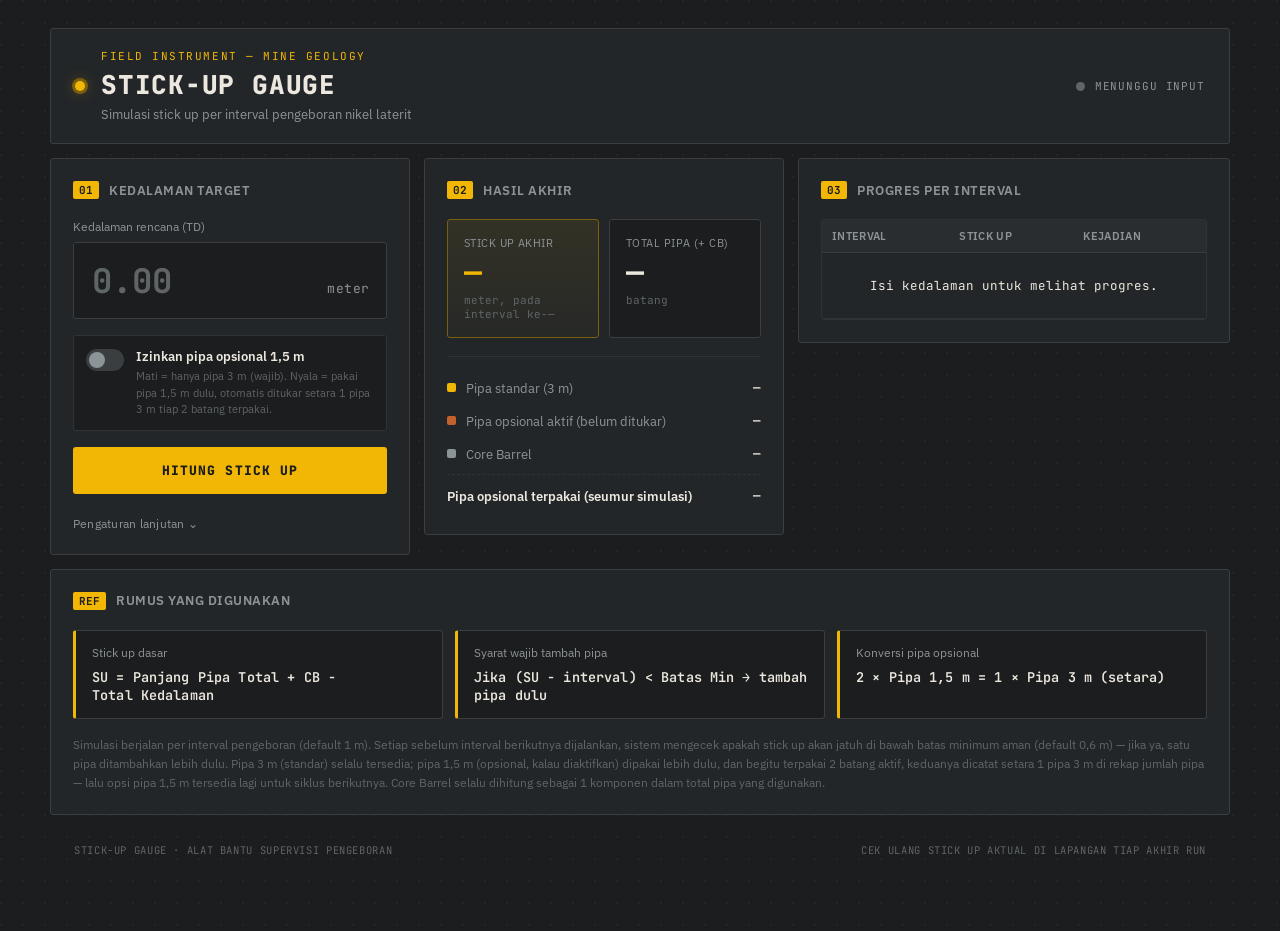
==== commit 8d981e51: "Add files via upload" ====
--- a/index.html
+++ b/index.html
@@ -3,7 +3,7 @@
 <head>
 <meta charset="UTF-8">
 <meta name="viewport" content="width=device-width, initial-scale=1.0">
-<title>Stick-Up Gauge — Simulasi Per-Meter</title>
+<title>Stick-Up Gauge — Kalkulator Pengeboran Nikel Laterit</title>
 <link rel="preconnect" href="https://fonts.googleapis.com">
 <link rel="preconnect" href="https://fonts.gstatic.com" crossorigin>
 <link href="https://fonts.googleapis.com/css2?family=JetBrains+Mono:wght@400;500;700;800&family=IBM+Plex+Sans:wght@400;500;600;700&display=swap" rel="stylesheet">
@@ -19,7 +19,7 @@
       <div>
         <p class="eyebrow">FIELD INSTRUMENT — MINE GEOLOGY</p>
         <h1>STICK-UP GAUGE</h1>
-        <p class="subtitle">Simulasi stick up per-meter pengeboran nikel laterit</p>
+        <p class="subtitle">Simulasi stick up per interval pengeboran nikel laterit</p>
       </div>
     </div>
     <div class="header-right">
@@ -35,15 +35,26 @@
       <h2 class="panel-title"><span class="tag">01</span> Kedalaman Target</h2>
 
       <div class="depth-input-group">
-        <label for="targetDepth">Kedalaman rencana (TD) — kelipatan interval 1 m</label>
+        <label for="targetDepth">Kedalaman rencana (TD)</label>
         <div class="depth-field">
-          <input type="number" id="targetDepth" inputmode="decimal" placeholder="0" step="1" min="1">
+          <input type="number" id="targetDepth" inputmode="decimal" placeholder="0.00" step="1" min="0">
           <span class="unit">meter</span>
         </div>
       </div>
 
+      <div class="toggle-row">
+        <label class="switch">
+          <input type="checkbox" id="useSupport">
+          <span class="slider"></span>
+        </label>
+        <div>
+          <p class="toggle-label">Izinkan pipa opsional 1,5 m</p>
+          <p class="toggle-note">Mati = hanya pipa 3 m (wajib). Nyala = pakai pipa 1,5 m dulu, otomatis ditukar setara 1 pipa 3 m tiap 2 batang terpakai.</p>
+        </div>
+      </div>
+
       <button id="calcBtn" class="calc-btn">
-        <span>SIMULASIKAN STICK UP</span>
+        <span>HITUNG STICK UP</span>
       </button>
 
       <div class="advanced-toggle">
@@ -59,23 +70,16 @@
           </div>
         </div>
         <div class="adv-row">
-          <label for="interval">Interval pengeboran</label>
+          <label for="interval">Panjang interval / run</label>
           <div class="adv-field">
             <input type="number" id="interval" value="1" step="0.1" min="0.1">
             <span class="unit-sm">m</span>
           </div>
         </div>
         <div class="adv-row">
-          <label for="safeMin">Batas aman minimum</label>
+          <label for="safeMin">Batas minimum aman</label>
           <div class="adv-field">
             <input type="number" id="safeMin" value="0.6" step="0.1" min="0">
-            <span class="unit-sm">m</span>
-          </div>
-        </div>
-        <div class="adv-row">
-          <label for="supportLen">Panjang pipa support</label>
-          <div class="adv-field">
-            <input type="number" id="supportLen" value="1.5" step="0.1" min="0.1">
             <span class="unit-sm">m</span>
           </div>
         </div>
@@ -87,13 +91,20 @@
           </div>
         </div>
         <div class="adv-row">
-          <label for="maxSupport">Maks. pemakaian pipa support</label>
+          <label for="supportLen">Panjang pipa opsional</label>
+          <div class="adv-field">
+            <input type="number" id="supportLen" value="1.5" step="0.1" min="0.1">
+            <span class="unit-sm">m</span>
+          </div>
+        </div>
+        <div class="adv-row">
+          <label for="maxSupport">Maks. pipa opsional aktif</label>
           <div class="adv-field">
             <input type="number" id="maxSupport" value="2" step="1" min="1">
-            <span class="unit-sm">×</span>
+            <span class="unit-sm">bh</span>
           </div>
         </div>
-        <p class="adv-note">Setelah pipa support terpakai sebanyak batas maksimum, keduanya ditukar dengan 1 pipa standar (panjang setara) dan seterusnya hanya pipa standar yang dipakai.</p>
+        <p class="adv-note">Batas maksimum stick up mengikuti panjang core barrel + 1 pipa (2,6 m pada pengaturan default) — tercapai tepat setelah setiap penambahan pipa.</p>
       </div>
 
       <div class="error-box" id="errorBox" hidden></div>
@@ -101,16 +112,16 @@
 
     <!-- READOUT COLUMN -->
     <section class="panel readout-panel">
-      <h2 class="panel-title"><span class="tag">02</span> Hasil Simulasi</h2>
+      <h2 class="panel-title"><span class="tag">02</span> Hasil Akhir</h2>
 
       <div class="readout-grid">
         <div class="readout-card highlight">
           <p class="readout-label">Stick Up Akhir</p>
           <p class="readout-value" id="outStickUp">—</p>
-          <p class="readout-unit">meter, pada meteran ke-<span id="outLastMeter">—</span></p>
+          <p class="readout-unit">meter, pada interval ke-<span id="outLastMeter">—</span></p>
         </div>
         <div class="readout-card">
-          <p class="readout-label">Total Pipa (+ Barrel)</p>
+          <p class="readout-label">Total Pipa (+ CB)</p>
           <p class="readout-value" id="outPipeCount">—</p>
           <p class="readout-unit">batang</p>
         </div>
@@ -118,14 +129,14 @@
 
       <div class="breakdown" id="breakdown">
         <div class="breakdown-row">
-          <span class="dot dot-b"></span>
-          <span class="bd-label">Pipa support aktif (belum ditukar)</span>
-          <span class="bd-value" id="outActiveSupport">—</span>
+          <span class="dot dot-a"></span>
+          <span class="bd-label">Pipa standar (3 m)</span>
+          <span class="bd-value" id="outStandard">—</span>
         </div>
         <div class="breakdown-row">
-          <span class="dot dot-a"></span>
-          <span class="bd-label">Pipa standar (langsung + hasil tukar)</span>
-          <span class="bd-value" id="outStandard">—</span>
+          <span class="dot dot-b"></span>
+          <span class="bd-label">Pipa opsional aktif (belum ditukar)</span>
+          <span class="bd-value" id="outActiveSupport">—</span>
         </div>
         <div class="breakdown-row">
           <span class="dot dot-cb"></span>
@@ -133,19 +144,19 @@
           <span class="bd-value" id="outCB">—</span>
         </div>
         <div class="breakdown-row total-row">
-          <span class="bd-label">Total pipa support terpakai (seumur run)</span>
+          <span class="bd-label">Pipa opsional terpakai (seumur simulasi)</span>
           <span class="bd-value" id="outSupportUsedTotal">—</span>
         </div>
       </div>
     </section>
 
-    <!-- TABLE COLUMN -->
-    <section class="panel table-panel">
-      <h2 class="panel-title"><span class="tag">03</span> Progres Per-Meter</h2>
+    <!-- PROGRESS TABLE COLUMN -->
+    <section class="panel progress-panel">
+      <h2 class="panel-title"><span class="tag">03</span> Progres per Interval</h2>
       <div class="table-wrap">
-        <table id="progressTable">
+        <table class="progress-table">
           <thead>
-            <tr><th>Meteran</th><th>Stick Up</th><th>Kejadian</th></tr>
+            <tr><th>Interval</th><th>Stick Up</th><th>Kejadian</th></tr>
           </thead>
           <tbody id="progressBody">
             <tr><td colspan="3" class="empty-row">Isi kedalaman untuk melihat progres.</td></tr>
@@ -161,19 +172,19 @@
     <h2 class="panel-title"><span class="tag">REF</span> Rumus yang Digunakan</h2>
     <div class="formula-grid">
       <div class="formula-card">
-        <p class="formula-caption">Setiap kemajuan interval (per-meter)</p>
-        <p class="formula-eq">Stick&nbsp;Up = Stick&nbsp;Up&nbsp;sebelumnya − Interval</p>
+        <p class="formula-caption">Stick up dasar</p>
+        <p class="formula-eq">SU = Panjang&nbsp;Pipa&nbsp;Total + CB − Total&nbsp;Kedalaman</p>
       </div>
       <div class="formula-card">
-        <p class="formula-caption">Jika hasil akan melewati batas aman</p>
-        <p class="formula-eq">Tambah&nbsp;pipa&nbsp;dulu, baru dikurangi interval</p>
+        <p class="formula-caption">Syarat wajib tambah pipa</p>
+        <p class="formula-eq">Jika (SU − interval) &lt; Batas&nbsp;Min → tambah pipa dulu</p>
       </div>
       <div class="formula-card">
-        <p class="formula-caption">Bentuk umum tiap kejadian</p>
-        <p class="formula-eq">SU = Total&nbsp;Pipa&nbsp;Masuk + Barrel − Total&nbsp;Kedalaman</p>
+        <p class="formula-caption">Konversi pipa opsional</p>
+        <p class="formula-eq">2 × Pipa&nbsp;1,5&nbsp;m = 1 × Pipa&nbsp;3&nbsp;m (setara)</p>
       </div>
     </div>
-    <p class="formula-footnote">Setiap kali kemajuan 1 interval akan membuat stick up jatuh di bawah batas aman (default 0,60 m), sistem menambah pipa sebelum melanjutkan pengurangan. Dua penambahan pertama memakai pipa support (1,5 m); begitu pemakaian pipa support mencapai batasnya, kedua pipa support tersebut ditukar dengan 1 pipa standar (3 m, panjang setara) dan seterusnya penambahan berikutnya selalu memakai pipa standar. Core Barrel selalu dihitung sebagai 1 komponen dalam total pipa yang digunakan.</p>
+    <p class="formula-footnote">Simulasi berjalan per interval pengeboran (default 1 m). Setiap sebelum interval berikutnya dijalankan, sistem mengecek apakah stick up akan jatuh di bawah batas minimum aman (default 0,6 m) — jika ya, satu pipa ditambahkan lebih dulu. Pipa 3 m (standar) selalu tersedia; pipa 1,5 m (opsional, kalau diaktifkan) dipakai lebih dulu, dan begitu terpakai 2 batang aktif, keduanya dicatat setara 1 pipa 3 m di rekap jumlah pipa — lalu opsi pipa 1,5 m tersedia lagi untuk siklus berikutnya. Core Barrel selalu dihitung sebagai 1 komponen dalam total pipa yang digunakan.</p>
   </section>
 
   <footer class="panel-footer">
--- a/style.css
+++ b/style.css
@@ -134,7 +134,7 @@
 /* ---------- dashboard grid ---------- */
 .dashboard{
   display: grid;
-  grid-template-columns: 1fr 1fr 1fr;
+  grid-template-columns: 1fr 1fr 1.2fr;
   gap: 14px;
   align-items: start;
 }
@@ -217,6 +217,65 @@
   padding-left: 8px;
 }
 
+/* ---------- toggle row ---------- */
+.toggle-row{
+  display: flex;
+  align-items: flex-start;
+  gap: 12px;
+  margin-top: 16px;
+  padding: 12px;
+  background: var(--bg);
+  border: 1px solid var(--border-soft);
+  border-radius: var(--radius);
+}
+
+.switch{
+  position: relative;
+  display: inline-block;
+  width: 38px;
+  height: 22px;
+  flex-shrink: 0;
+  margin-top: 1px;
+}
+.switch input{ opacity: 0; width: 0; height: 0; }
+.slider{
+  position: absolute;
+  cursor: pointer;
+  inset: 0;
+  background: var(--border);
+  border-radius: 22px;
+  transition: background 0.15s;
+}
+.slider::before{
+  content: "";
+  position: absolute;
+  height: 16px;
+  width: 16px;
+  left: 3px;
+  bottom: 3px;
+  background: var(--text-muted);
+  border-radius: 50%;
+  transition: transform 0.15s, background 0.15s;
+}
+.switch input:checked + .slider{ background: var(--accent-a-dim); }
+.switch input:checked + .slider::before{
+  transform: translateX(16px);
+  background: var(--accent-a);
+}
+
+.toggle-label{
+  margin: 0 0 3px;
+  font-size: 13px;
+  font-weight: 600;
+  color: var(--text);
+}
+.toggle-note{
+  margin: 0;
+  font-size: 11px;
+  color: var(--text-dim);
+  line-height: 1.5;
+}
+
 .calc-btn{
   width: 100%;
   margin-top: 16px;
@@ -256,7 +315,7 @@
   opacity: 0;
 }
 .advanced-panel.open{
-  max-height: 560px;
+  max-height: 480px;
   opacity: 1;
   margin-top: 14px;
   padding-top: 14px;
@@ -309,6 +368,7 @@
   color: var(--text-dim);
   margin: 8px 0 0;
   font-style: italic;
+  line-height: 1.5;
 }
 
 .error-box{
@@ -381,7 +441,7 @@
   align-items: center;
   gap: 10px;
   padding: 8px 0;
-  font-size: 13px;
+  font-size: 12.5px;
 }
 
 .dot{
@@ -413,57 +473,48 @@
 }
 .total-row .bd-label{ color: var(--text); }
 
-/* ---------- table panel ---------- */
-.table-panel{
+/* ---------- progress table ---------- */
+.progress-panel{
   display: flex;
   flex-direction: column;
+  max-height: 560px;
 }
 
 .table-wrap{
-  max-height: 420px;
   overflow-y: auto;
-  border: 1px solid var(--border);
-  border-radius: var(--radius);
-}
-
-#progressTable{
+  border: 1px solid var(--border-soft);
+  border-radius: var(--radius);
+}
+
+.progress-table{
   width: 100%;
   border-collapse: collapse;
   font-size: 12.5px;
 }
 
-#progressTable thead th{
+.progress-table thead th{
   position: sticky;
   top: 0;
   background: var(--panel-raised);
   color: var(--text-muted);
+  text-align: left;
+  padding: 9px 10px;
+  font-weight: 600;
+  font-size: 11px;
   text-transform: uppercase;
-  letter-spacing: 0.04em;
-  font-size: 10.5px;
-  font-weight: 600;
-  text-align: left;
-  padding: 9px 12px;
+  letter-spacing: 0.03em;
   border-bottom: 1px solid var(--border);
 }
 
-#progressTable tbody td{
-  padding: 8px 12px;
+.progress-table tbody td{
+  padding: 8px 10px;
   border-bottom: 1px solid var(--border-soft);
   font-family: var(--mono);
   color: var(--text);
 }
 
-#progressTable tbody tr:last-child td{
-  border-bottom: none;
-}
-
-#progressTable tbody tr.event-row{
-  background: rgba(242,183,5,0.06);
-}
-
-#progressTable tbody tr.event-row td:first-child{
-  color: var(--accent-a);
-  font-weight: 700;
+.progress-table tbody tr.event-row{
+  background: rgba(242,183,5,0.05);
 }
 
 .event-tag{
@@ -471,20 +522,21 @@
   font-family: var(--sans);
   font-size: 10.5px;
   padding: 2px 7px;
-  border-radius: 3px;
-  background: rgba(242,183,5,0.15);
-  color: var(--accent-a);
+  border-radius: 20px;
+  background: var(--accent-b-dim);
+  color: #F0C9AE;
+  margin: 1px 3px 1px 0;
 }
 .event-tag.swap{
-  background: rgba(196,98,45,0.18);
-  color: #E3915E;
+  background: var(--accent-a-dim);
+  color: #FCE29A;
 }
 
 .empty-row{
-  padding: 24px 12px !important;
   text-align: center;
   color: var(--text-dim);
-  font-family: var(--sans) !important;
+  font-family: var(--sans);
+  padding: 24px 10px !important;
 }
 
 /* ---------- formula panel ---------- */
@@ -515,7 +567,7 @@
 .formula-eq{
   margin: 0;
   font-family: var(--mono);
-  font-size: 14px;
+  font-size: 13.5px;
   font-weight: 600;
   color: var(--text);
   letter-spacing: 0.01em;
@@ -544,10 +596,15 @@
 }
 
 /* ---------- responsive ---------- */
-@media (max-width: 920px){
+@media (max-width: 1080px){
+  .dashboard{ grid-template-columns: 1fr 1fr; }
+  .progress-panel{ grid-column: 1 / -1; max-height: 420px; }
+}
+
+@media (max-width: 720px){
   .dashboard{ grid-template-columns: 1fr; }
   .formula-grid{ grid-template-columns: 1fr; }
-  .table-wrap{ max-height: 320px; }
+  .progress-panel{ max-height: 380px; }
 }
 
 @media (max-width: 520px){
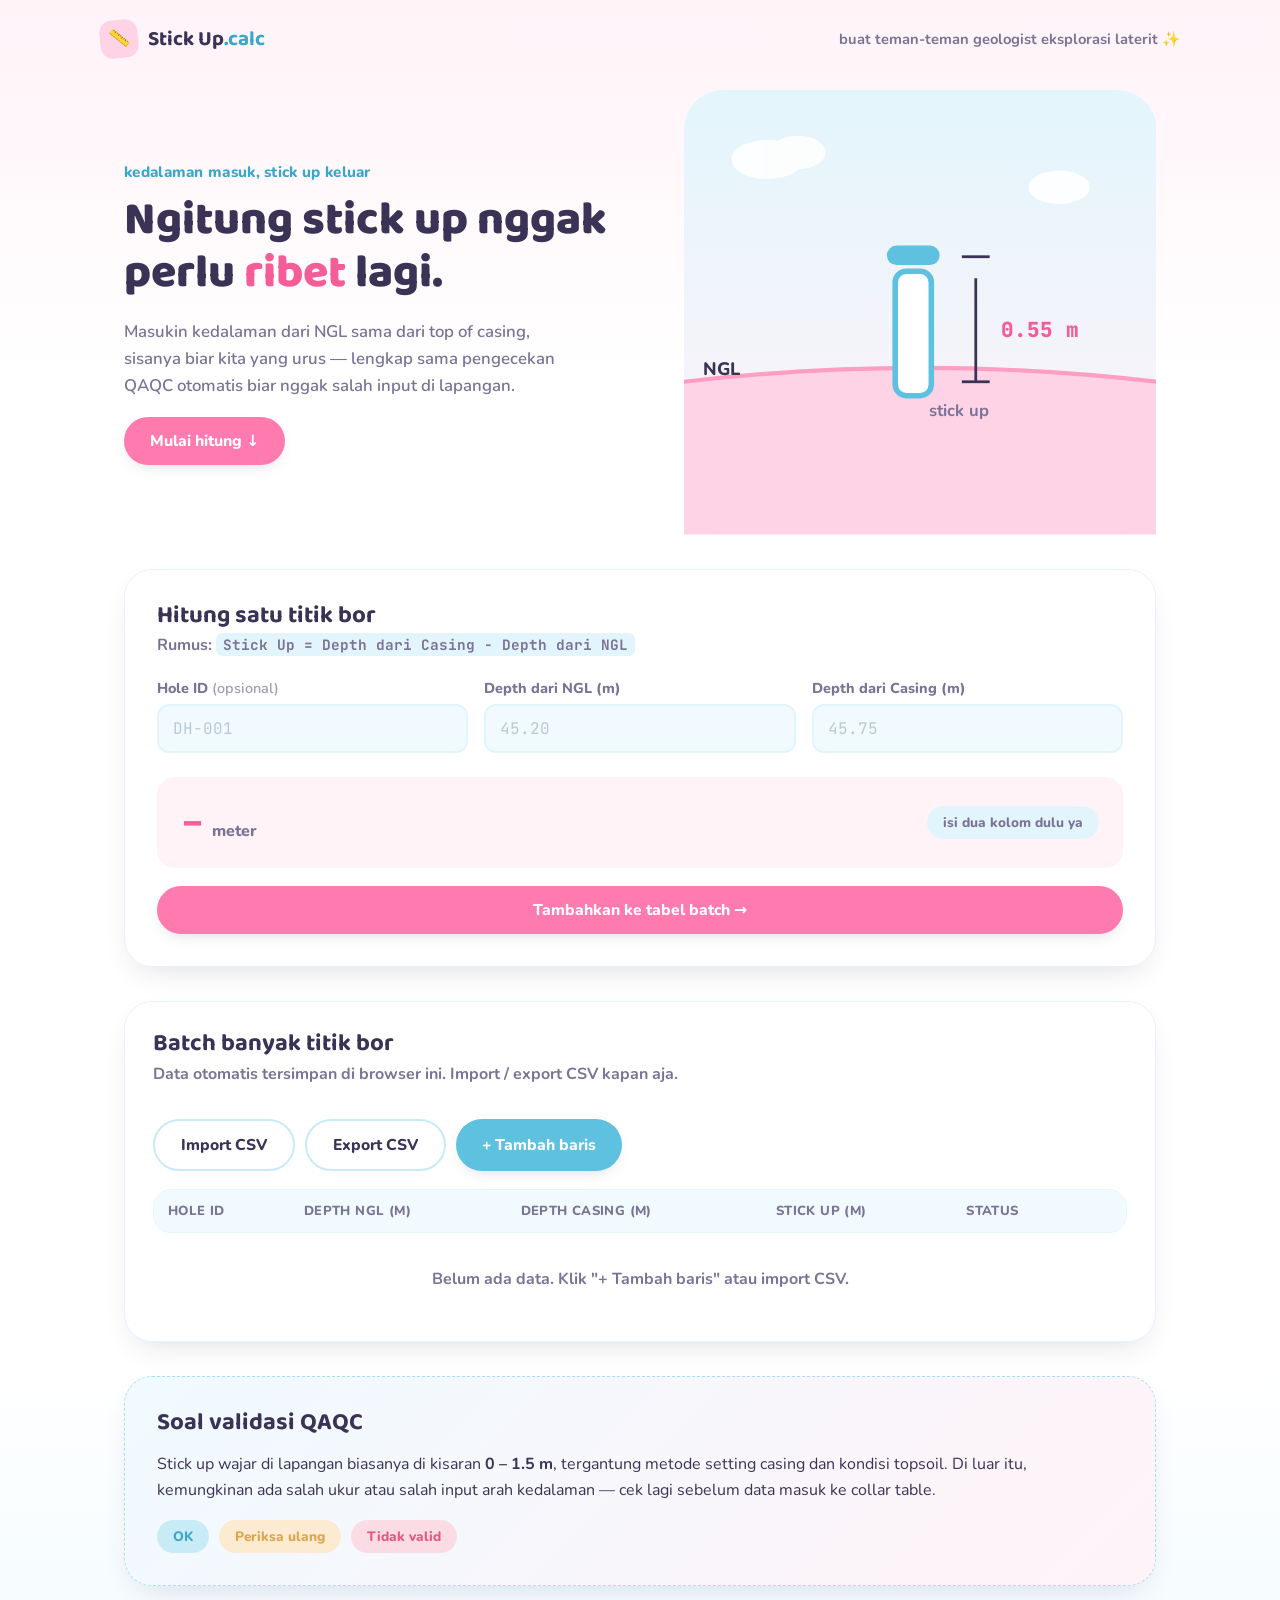
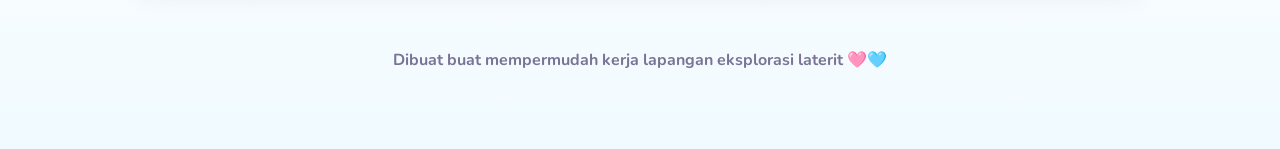
==== commit 0d554be7: "Add files via upload" ====
--- a/index.html
+++ b/index.html
@@ -3,196 +3,177 @@
 <head>
 <meta charset="UTF-8">
 <meta name="viewport" content="width=device-width, initial-scale=1.0">
-<title>Stick-Up Gauge — Kalkulator Pengeboran Nikel Laterit</title>
+<title>Stick Up Calculator — Drilling Collar Tool</title>
+<meta name="description" content="Kalkulator stick up pengeboran untuk geologist eksplorasi. Hitung selisih kedalaman NGL vs top of casing, lengkap dengan QAQC otomatis.">
+<link rel="icon" href="data:image/svg+xml,<svg xmlns=%22http://www.w3.org/2000/svg%22 viewBox=%220 0 100 100%22><text y=%22.9em%22 font-size=%2290%22>📏</text></svg>">
 <link rel="preconnect" href="https://fonts.googleapis.com">
 <link rel="preconnect" href="https://fonts.gstatic.com" crossorigin>
-<link href="https://fonts.googleapis.com/css2?family=JetBrains+Mono:wght@400;500;700;800&family=IBM+Plex+Sans:wght@400;500;600;700&display=swap" rel="stylesheet">
+<link href="https://fonts.googleapis.com/css2?family=Baloo+2:wght@600;700;800&family=Nunito:wght@400;600;700;800&family=JetBrains+Mono:wght@500;700&display=swap" rel="stylesheet">
 <link rel="stylesheet" href="style.css">
 </head>
 <body>
 
-<div class="rig-frame">
+<header class="topbar">
+  <div class="topbar__inner">
+    <div class="brand">
+      <span class="brand__mark" aria-hidden="true">📏</span>
+      <span class="brand__text">Stick Up<span class="brand__accent">.calc</span></span>
+    </div>
+    <p class="topbar__tagline">buat teman-teman geologist eksplorasi laterit ✨</p>
+  </div>
+</header>
 
-  <header class="panel-header">
-    <div class="header-left">
-      <div class="rivet"></div>
-      <div>
-        <p class="eyebrow">FIELD INSTRUMENT — MINE GEOLOGY</p>
-        <h1>STICK-UP GAUGE</h1>
-        <p class="subtitle">Simulasi stick up per interval pengeboran nikel laterit</p>
+<main>
+
+  <!-- ============ HERO ============ -->
+  <section class="hero">
+    <div class="hero__text">
+      <p class="eyebrow">kedalaman masuk, stick up keluar</p>
+      <h1>Ngitung stick up nggak perlu <span class="hl">ribet</span> lagi.</h1>
+      <p class="hero__sub">
+        Masukin kedalaman dari NGL sama dari top of casing, sisanya biar
+        kita yang urus — lengkap sama pengecekan QAQC otomatis biar nggak
+        salah input di lapangan.
+      </p>
+      <a href="#kalkulator" class="btn btn--primary">Mulai hitung ↓</a>
+    </div>
+
+    <div class="hero__diagram" aria-hidden="true">
+      <svg id="diagramSvg" viewBox="0 0 340 320" xmlns="http://www.w3.org/2000/svg">
+        <defs>
+          <linearGradient id="skyGrad" x1="0" y1="0" x2="0" y2="1">
+            <stop offset="0%" stop-color="#E3F5FC"/>
+            <stop offset="100%" stop-color="#FFF3F8"/>
+          </linearGradient>
+        </defs>
+
+        <rect x="0" y="0" width="340" height="320" rx="28" fill="url(#skyGrad)"/>
+
+        <!-- awan santai -->
+        <g fill="#ffffff" opacity="0.9">
+          <ellipse cx="60" cy="50" rx="26" ry="14"/>
+          <ellipse cx="82" cy="45" rx="20" ry="12"/>
+          <ellipse cx="270" cy="70" rx="22" ry="12"/>
+        </g>
+
+        <!-- tanah -->
+        <path d="M0,210 Q170,190 340,210 L340,320 L0,320 Z" fill="#FFD3E6"/>
+        <path d="M0,210 Q170,190 340,210" fill="none" stroke="#FF9EC4" stroke-width="3" stroke-linecap="round"/>
+        <text x="14" y="205" class="svg-label">NGL</text>
+
+        <!-- casing pipe -->
+        <rect id="casingPipe" x="152" y="120" width="26" height="90" rx="8" fill="#ffffff" stroke="#5EC1E0" stroke-width="4"/>
+        <rect x="146" y="112" width="38" height="14" rx="7" fill="#5EC1E0"/>
+
+        <!-- garis dimensi stick up -->
+        <g id="dimGroup">
+          <line id="dimLine" x1="210" y1="120" x2="210" y2="210" stroke="#3A3355" stroke-width="2"/>
+          <line x1="200" y1="120" x2="220" y2="120" stroke="#3A3355" stroke-width="2"/>
+          <line x1="200" y1="210" x2="220" y2="210" stroke="#3A3355" stroke-width="2"/>
+          <text id="dimLabel" x="228" y="168" class="svg-label svg-label--mono">0.55 m</text>
+        </g>
+
+        <text x="176" y="235" class="svg-label svg-label--sub">stick up</text>
+      </svg>
+    </div>
+  </section>
+
+  <!-- ============ KALKULATOR SINGLE ============ -->
+  <section id="kalkulator" class="card-section">
+    <div class="card">
+      <h2>Hitung satu titik bor</h2>
+      <p class="card__sub">Rumus: <code>Stick Up = Depth dari Casing − Depth dari NGL</code></p>
+
+      <div class="form-grid">
+        <label class="field">
+          <span>Hole ID <em>(opsional)</em></span>
+          <input type="text" id="holeId" placeholder="DH-001">
+        </label>
+        <label class="field">
+          <span>Depth dari NGL (m)</span>
+          <input type="number" id="depthNgl" placeholder="45.20" step="0.01" inputmode="decimal">
+        </label>
+        <label class="field">
+          <span>Depth dari Casing (m)</span>
+          <input type="number" id="depthCasing" placeholder="45.75" step="0.01" inputmode="decimal">
+        </label>
       </div>
+
+      <div class="result" id="resultBox">
+        <div class="result__value">
+          <span class="result__number" id="resultNumber">–</span>
+          <span class="result__unit">meter</span>
+        </div>
+        <span class="badge" id="resultBadge">isi dua kolom dulu ya</span>
+      </div>
+
+      <button class="btn btn--primary btn--wide" id="addToTableBtn">Tambahkan ke tabel batch →</button>
     </div>
-    <div class="header-right">
-      <div class="status-lamp" id="statusLamp"></div>
-      <span id="statusText">MENUNGGU INPUT</span>
-    </div>
-  </header>
+  </section>
 
-  <main class="dashboard">
-
-    <!-- INPUT COLUMN -->
-    <section class="panel input-panel">
-      <h2 class="panel-title"><span class="tag">01</span> Kedalaman Target</h2>
-
-      <div class="depth-input-group">
-        <label for="targetDepth">Kedalaman rencana (TD)</label>
-        <div class="depth-field">
-          <input type="number" id="targetDepth" inputmode="decimal" placeholder="0.00" step="1" min="0">
-          <span class="unit">meter</span>
+  <!-- ============ BATCH TABLE ============ -->
+  <section class="card-section">
+    <div class="card card--wide">
+      <div class="card__header">
+        <div>
+          <h2>Batch banyak titik bor</h2>
+          <p class="card__sub">Data otomatis tersimpan di browser ini. Import / export CSV kapan aja.</p>
+        </div>
+        <div class="card__actions">
+          <label class="btn btn--ghost btn--file">
+            Import CSV
+            <input type="file" id="csvInput" accept=".csv" hidden>
+          </label>
+          <button class="btn btn--ghost" id="exportBtn">Export CSV</button>
+          <button class="btn btn--secondary" id="addRowBtn">+ Tambah baris</button>
         </div>
       </div>
 
-      <div class="toggle-row">
-        <label class="switch">
-          <input type="checkbox" id="useSupport">
-          <span class="slider"></span>
-        </label>
-        <div>
-          <p class="toggle-label">Izinkan pipa opsional 1,5 m</p>
-          <p class="toggle-note">Mati = hanya pipa 3 m (wajib). Nyala = pakai pipa 1,5 m dulu, otomatis ditukar setara 1 pipa 3 m tiap 2 batang terpakai.</p>
-        </div>
-      </div>
-
-      <button id="calcBtn" class="calc-btn">
-        <span>HITUNG STICK UP</span>
-      </button>
-
-      <div class="advanced-toggle">
-        <button id="advToggle" type="button" class="link-btn">Pengaturan lanjutan ⌄</button>
-      </div>
-
-      <div class="advanced-panel" id="advancedPanel">
-        <div class="adv-row">
-          <label for="cbLength">Panjang Core Barrel</label>
-          <div class="adv-field">
-            <input type="number" id="cbLength" value="2.6" step="0.1" min="0.1">
-            <span class="unit-sm">m</span>
-          </div>
-        </div>
-        <div class="adv-row">
-          <label for="interval">Panjang interval / run</label>
-          <div class="adv-field">
-            <input type="number" id="interval" value="1" step="0.1" min="0.1">
-            <span class="unit-sm">m</span>
-          </div>
-        </div>
-        <div class="adv-row">
-          <label for="safeMin">Batas minimum aman</label>
-          <div class="adv-field">
-            <input type="number" id="safeMin" value="0.6" step="0.1" min="0">
-            <span class="unit-sm">m</span>
-          </div>
-        </div>
-        <div class="adv-row">
-          <label for="standardLen">Panjang pipa standar</label>
-          <div class="adv-field">
-            <input type="number" id="standardLen" value="3.0" step="0.1" min="0.1">
-            <span class="unit-sm">m</span>
-          </div>
-        </div>
-        <div class="adv-row">
-          <label for="supportLen">Panjang pipa opsional</label>
-          <div class="adv-field">
-            <input type="number" id="supportLen" value="1.5" step="0.1" min="0.1">
-            <span class="unit-sm">m</span>
-          </div>
-        </div>
-        <div class="adv-row">
-          <label for="maxSupport">Maks. pipa opsional aktif</label>
-          <div class="adv-field">
-            <input type="number" id="maxSupport" value="2" step="1" min="1">
-            <span class="unit-sm">bh</span>
-          </div>
-        </div>
-        <p class="adv-note">Batas maksimum stick up mengikuti panjang core barrel + 1 pipa (2,6 m pada pengaturan default) — tercapai tepat setelah setiap penambahan pipa.</p>
-      </div>
-
-      <div class="error-box" id="errorBox" hidden></div>
-    </section>
-
-    <!-- READOUT COLUMN -->
-    <section class="panel readout-panel">
-      <h2 class="panel-title"><span class="tag">02</span> Hasil Akhir</h2>
-
-      <div class="readout-grid">
-        <div class="readout-card highlight">
-          <p class="readout-label">Stick Up Akhir</p>
-          <p class="readout-value" id="outStickUp">—</p>
-          <p class="readout-unit">meter, pada interval ke-<span id="outLastMeter">—</span></p>
-        </div>
-        <div class="readout-card">
-          <p class="readout-label">Total Pipa (+ CB)</p>
-          <p class="readout-value" id="outPipeCount">—</p>
-          <p class="readout-unit">batang</p>
-        </div>
-      </div>
-
-      <div class="breakdown" id="breakdown">
-        <div class="breakdown-row">
-          <span class="dot dot-a"></span>
-          <span class="bd-label">Pipa standar (3 m)</span>
-          <span class="bd-value" id="outStandard">—</span>
-        </div>
-        <div class="breakdown-row">
-          <span class="dot dot-b"></span>
-          <span class="bd-label">Pipa opsional aktif (belum ditukar)</span>
-          <span class="bd-value" id="outActiveSupport">—</span>
-        </div>
-        <div class="breakdown-row">
-          <span class="dot dot-cb"></span>
-          <span class="bd-label">Core Barrel</span>
-          <span class="bd-value" id="outCB">—</span>
-        </div>
-        <div class="breakdown-row total-row">
-          <span class="bd-label">Pipa opsional terpakai (seumur simulasi)</span>
-          <span class="bd-value" id="outSupportUsedTotal">—</span>
-        </div>
-      </div>
-    </section>
-
-    <!-- PROGRESS TABLE COLUMN -->
-    <section class="panel progress-panel">
-      <h2 class="panel-title"><span class="tag">03</span> Progres per Interval</h2>
       <div class="table-wrap">
-        <table class="progress-table">
+        <table id="dataTable">
           <thead>
-            <tr><th>Interval</th><th>Stick Up</th><th>Kejadian</th></tr>
+            <tr>
+              <th>Hole ID</th>
+              <th>Depth NGL (m)</th>
+              <th>Depth Casing (m)</th>
+              <th>Stick Up (m)</th>
+              <th>Status</th>
+              <th aria-label="Hapus"></th>
+            </tr>
           </thead>
-          <tbody id="progressBody">
-            <tr><td colspan="3" class="empty-row">Isi kedalaman untuk melihat progres.</td></tr>
+          <tbody id="tableBody">
+            <!-- baris diisi via JS -->
           </tbody>
         </table>
       </div>
-    </section>
 
-  </main>
+      <p class="table-empty" id="tableEmpty">Belum ada data. Klik "+ Tambah baris" atau import CSV.</p>
+    </div>
+  </section>
 
-  <!-- FORMULA SHEET -->
-  <section class="panel formula-panel">
-    <h2 class="panel-title"><span class="tag">REF</span> Rumus yang Digunakan</h2>
-    <div class="formula-grid">
-      <div class="formula-card">
-        <p class="formula-caption">Stick up dasar</p>
-        <p class="formula-eq">SU = Panjang&nbsp;Pipa&nbsp;Total + CB − Total&nbsp;Kedalaman</p>
-      </div>
-      <div class="formula-card">
-        <p class="formula-caption">Syarat wajib tambah pipa</p>
-        <p class="formula-eq">Jika (SU − interval) &lt; Batas&nbsp;Min → tambah pipa dulu</p>
-      </div>
-      <div class="formula-card">
-        <p class="formula-caption">Konversi pipa opsional</p>
-        <p class="formula-eq">2 × Pipa&nbsp;1,5&nbsp;m = 1 × Pipa&nbsp;3&nbsp;m (setara)</p>
+  <!-- ============ CATATAN QAQC ============ -->
+  <section class="card-section">
+    <div class="card card--info">
+      <h2>Soal validasi QAQC</h2>
+      <p>
+        Stick up wajar di lapangan biasanya di kisaran <strong>0 – 1.5 m</strong>,
+        tergantung metode setting casing dan kondisi topsoil. Di luar itu,
+        kemungkinan ada salah ukur atau salah input arah kedalaman — cek lagi
+        sebelum data masuk ke collar table.
+      </p>
+      <div class="legend">
+        <span class="badge badge--ok">OK</span>
+        <span class="badge badge--warn">Periksa ulang</span>
+        <span class="badge badge--bad">Tidak valid</span>
       </div>
     </div>
-    <p class="formula-footnote">Simulasi berjalan per interval pengeboran (default 1 m). Setiap sebelum interval berikutnya dijalankan, sistem mengecek apakah stick up akan jatuh di bawah batas minimum aman (default 0,6 m) — jika ya, satu pipa ditambahkan lebih dulu. Pipa 3 m (standar) selalu tersedia; pipa 1,5 m (opsional, kalau diaktifkan) dipakai lebih dulu, dan begitu terpakai 2 batang aktif, keduanya dicatat setara 1 pipa 3 m di rekap jumlah pipa — lalu opsi pipa 1,5 m tersedia lagi untuk siklus berikutnya. Core Barrel selalu dihitung sebagai 1 komponen dalam total pipa yang digunakan.</p>
   </section>
 
-  <footer class="panel-footer">
-    <span>STICK-UP GAUGE · ALAT BANTU SUPERVISI PENGEBORAN</span>
-    <span>Cek ulang stick up aktual di lapangan tiap akhir run</span>
-  </footer>
+</main>
 
-</div>
+<footer class="footer">
+  <p>Dibuat buat mempermudah kerja lapangan eksplorasi laterit 🩷🩵</p>
+</footer>
 
 <script src="script.js"></script>
 </body>
--- a/style.css
+++ b/style.css
@@ -1,627 +1,471 @@
 /* ==========================================================
-   STICK-UP GAUGE — token system
-   bg        #1B1D1E   panel     #232628   panel-raised #2A2D2F
-   border    #3A3E40   text      #ECE8DF   text-muted   #8D9497
-   accent-a  #F2B705 (caution yellow, tape-measure)
-   accent-b  #C4622D (laterite rust / weathered pipe)
-   accent-ok #6E9A5C (recovery green)
-   display font: JetBrains Mono | ui font: IBM Plex Sans
+   STICK UP CALCULATOR — style.css
+   Tema: soft pink, putih, baby blue. Santai tapi rapi.
    ========================================================== */
 
-:root{
-  --bg: #1B1D1E;
-  --panel: #232628;
-  --panel-raised: #2A2D2F;
-  --border: #3A3E40;
-  --border-soft: #2F3335;
-  --text: #ECE8DF;
-  --text-muted: #8D9497;
-  --text-dim: #5F6567;
-  --accent-a: #F2B705;
-  --accent-a-dim: #7A5F0E;
-  --accent-b: #C4622D;
-  --accent-b-dim: #6B3A20;
-  --accent-ok: #6E9A5C;
-  --danger: #C4522D;
-  --radius: 3px;
-  --mono: 'JetBrains Mono', 'Courier New', monospace;
-  --sans: 'IBM Plex Sans', -apple-system, BlinkMacSystemFont, sans-serif;
-}
-
-*{ box-sizing: border-box; }
-
-html, body{
+:root {
+  --pink-50:  #FFF3F8;
+  --pink-100: #FFE0EC;
+  --pink-200: #FFD3E6;
+  --pink-300: #FFAFCF;
+  --pink-500: #FF7AAE;
+  --pink-600: #F45D97;
+
+  --blue-50:  #F0FAFF;
+  --blue-100: #E3F5FC;
+  --blue-200: #C7ECF8;
+  --blue-300: #A6DFF2;
+  --blue-500: #5EC1E0;
+  --blue-600: #3AA6C9;
+
+  --white:    #FFFFFF;
+  --ink:      #3A3355;
+  --ink-soft: #7A7396;
+  --rose-600: #E8557E;
+  --amber-600:#E0A34D;
+
+  --radius-lg: 28px;
+  --radius-md: 18px;
+  --radius-sm: 12px;
+  --shadow-soft: 0 12px 30px -12px rgba(58, 51, 85, 0.18);
+  --shadow-tap: 0 6px 16px -8px rgba(58, 51, 85, 0.25);
+
+  --font-display: 'Baloo 2', system-ui, sans-serif;
+  --font-body: 'Nunito', system-ui, sans-serif;
+  --font-mono: 'JetBrains Mono', ui-monospace, monospace;
+}
+
+* { box-sizing: border-box; }
+
+html { scroll-behavior: smooth; }
+
+body {
   margin: 0;
-  padding: 0;
-  background: var(--bg);
-  color: var(--text);
-  font-family: var(--sans);
+  font-family: var(--font-body);
+  color: var(--ink);
+  background: linear-gradient(180deg, var(--pink-50) 0%, var(--white) 22%, var(--white) 78%, var(--blue-50) 100%);
   -webkit-font-smoothing: antialiased;
 }
 
-body{
-  background-image:
-    radial-gradient(circle at 1px 1px, rgba(255,255,255,0.035) 1px, transparent 0);
-  background-size: 22px 22px;
-  min-height: 100vh;
-  padding: 28px 16px 60px;
-}
-
-.rig-frame{
-  max-width: 1180px;
+h1, h2 {
+  font-family: var(--font-display);
+  color: var(--ink);
+  margin: 0 0 0.4em;
+  line-height: 1.15;
+}
+
+p { line-height: 1.6; }
+
+code {
+  font-family: var(--font-mono);
+  background: var(--blue-100);
+  padding: 0.15em 0.5em;
+  border-radius: 6px;
+  font-size: 0.9em;
+}
+
+a { color: inherit; }
+
+:focus-visible {
+  outline: 3px solid var(--blue-500);
+  outline-offset: 2px;
+  border-radius: 6px;
+}
+
+/* ---------------- Topbar ---------------- */
+
+.topbar {
+  padding: 20px 24px 8px;
+}
+
+.topbar__inner {
+  max-width: 1080px;
   margin: 0 auto;
-}
-
-/* ---------- header ---------- */
-.panel-header{
-  display: flex;
-  align-items: center;
-  justify-content: space-between;
-  gap: 16px;
-  background: var(--panel);
-  border: 1px solid var(--border);
-  border-radius: var(--radius);
-  padding: 20px 24px;
-  margin-bottom: 14px;
-  flex-wrap: wrap;
-}
-
-.header-left{
-  display: flex;
-  align-items: center;
-  gap: 16px;
-}
-
-.rivet{
-  width: 10px;
-  height: 10px;
-  border-radius: 50%;
-  background: var(--accent-a);
-  box-shadow: 0 0 0 3px var(--accent-a-dim), 0 0 14px rgba(242,183,5,0.5);
-  flex-shrink: 0;
-}
-
-.eyebrow{
-  margin: 0 0 4px;
-  font-family: var(--mono);
-  font-size: 11px;
-  letter-spacing: 0.14em;
-  color: var(--accent-a);
-  text-transform: uppercase;
-}
-
-h1{
-  margin: 0 0 4px;
-  font-family: var(--mono);
-  font-size: 26px;
-  font-weight: 800;
-  letter-spacing: 0.03em;
-  color: var(--text);
-}
-
-.subtitle{
-  margin: 0;
-  font-size: 13px;
-  color: var(--text-muted);
-}
-
-.header-right{
-  display: flex;
-  align-items: center;
-  gap: 10px;
-  font-family: var(--mono);
-  font-size: 11px;
-  letter-spacing: 0.08em;
-  color: var(--text-muted);
-}
-
-.status-lamp{
-  width: 9px;
-  height: 9px;
-  border-radius: 50%;
-  background: var(--text-dim);
-  transition: background 0.2s, box-shadow 0.2s;
-}
-.status-lamp.ready{
-  background: var(--accent-ok);
-  box-shadow: 0 0 10px rgba(110,154,92,0.7);
-}
-.status-lamp.error{
-  background: var(--danger);
-  box-shadow: 0 0 10px rgba(196,82,45,0.7);
-}
-
-/* ---------- dashboard grid ---------- */
-.dashboard{
-  display: grid;
-  grid-template-columns: 1fr 1fr 1.2fr;
-  gap: 14px;
-  align-items: start;
-}
-
-.panel{
-  background: var(--panel);
-  border: 1px solid var(--border);
-  border-radius: var(--radius);
-  padding: 22px;
-}
-
-.panel-title{
-  display: flex;
-  align-items: center;
-  gap: 10px;
-  margin: 0 0 20px;
-  font-size: 13px;
-  font-weight: 600;
-  letter-spacing: 0.04em;
-  text-transform: uppercase;
-  color: var(--text-muted);
-}
-
-.tag{
-  font-family: var(--mono);
-  font-size: 11px;
-  font-weight: 700;
-  color: var(--bg);
-  background: var(--accent-a);
-  border-radius: 2px;
-  padding: 2px 6px;
-  letter-spacing: 0;
-}
-
-/* ---------- input panel ---------- */
-.depth-input-group label{
-  display: block;
-  font-size: 12px;
-  color: var(--text-muted);
-  margin-bottom: 8px;
-}
-
-.depth-field{
   display: flex;
   align-items: baseline;
-  background: var(--bg);
-  border: 1px solid var(--border);
-  border-radius: var(--radius);
-  padding: 14px 16px;
-  transition: border-color 0.15s, box-shadow 0.15s;
-}
-
-.depth-field:focus-within{
-  border-color: var(--accent-a);
-  box-shadow: 0 0 0 3px rgba(242,183,5,0.15);
-}
-
-.depth-field input{
-  flex: 1;
-  background: transparent;
-  border: none;
-  outline: none;
-  color: var(--text);
-  font-family: var(--mono);
-  font-size: 34px;
-  font-weight: 700;
-  width: 100%;
-  min-width: 0;
-}
-
-.depth-field input::placeholder{
-  color: var(--text-dim);
-}
-
-.depth-field .unit{
-  font-family: var(--mono);
-  font-size: 13px;
-  color: var(--text-muted);
-  letter-spacing: 0.04em;
-  padding-left: 8px;
-}
-
-/* ---------- toggle row ---------- */
-.toggle-row{
-  display: flex;
-  align-items: flex-start;
-  gap: 12px;
-  margin-top: 16px;
-  padding: 12px;
-  background: var(--bg);
-  border: 1px solid var(--border-soft);
-  border-radius: var(--radius);
-}
-
-.switch{
-  position: relative;
-  display: inline-block;
-  width: 38px;
-  height: 22px;
-  flex-shrink: 0;
-  margin-top: 1px;
-}
-.switch input{ opacity: 0; width: 0; height: 0; }
-.slider{
-  position: absolute;
-  cursor: pointer;
-  inset: 0;
-  background: var(--border);
-  border-radius: 22px;
-  transition: background 0.15s;
-}
-.slider::before{
-  content: "";
-  position: absolute;
-  height: 16px;
-  width: 16px;
-  left: 3px;
-  bottom: 3px;
-  background: var(--text-muted);
-  border-radius: 50%;
-  transition: transform 0.15s, background 0.15s;
-}
-.switch input:checked + .slider{ background: var(--accent-a-dim); }
-.switch input:checked + .slider::before{
-  transform: translateX(16px);
-  background: var(--accent-a);
-}
-
-.toggle-label{
-  margin: 0 0 3px;
-  font-size: 13px;
-  font-weight: 600;
-  color: var(--text);
-}
-.toggle-note{
-  margin: 0;
-  font-size: 11px;
-  color: var(--text-dim);
-  line-height: 1.5;
-}
-
-.calc-btn{
-  width: 100%;
-  margin-top: 16px;
-  padding: 15px 18px;
-  background: var(--accent-a);
-  color: #1B1D1E;
-  border: none;
-  border-radius: var(--radius);
-  font-family: var(--mono);
-  font-size: 13px;
-  font-weight: 800;
-  letter-spacing: 0.08em;
-  cursor: pointer;
-  transition: transform 0.08s ease, background 0.15s ease;
-}
-.calc-btn:hover{ background: #FFC721; }
-.calc-btn:active{ transform: translateY(1px); }
-
-.advanced-toggle{ margin-top: 18px; }
-
-.link-btn{
-  background: none;
-  border: none;
-  color: var(--text-muted);
-  font-size: 12px;
-  font-family: var(--sans);
-  cursor: pointer;
-  padding: 0;
-  letter-spacing: 0.02em;
-}
-.link-btn:hover{ color: var(--accent-a); }
-
-.advanced-panel{
-  max-height: 0;
-  overflow: hidden;
-  transition: max-height 0.25s ease, opacity 0.2s ease;
-  opacity: 0;
-}
-.advanced-panel.open{
-  max-height: 480px;
-  opacity: 1;
-  margin-top: 14px;
-  padding-top: 14px;
-  border-top: 1px dashed var(--border);
-}
-
-.adv-row{
-  display: flex;
-  align-items: center;
-  justify-content: space-between;
-  gap: 12px;
-  margin-bottom: 10px;
-}
-
-.adv-row label{
-  font-size: 12.5px;
-  color: var(--text-muted);
-}
-
-.adv-field{
-  display: flex;
-  align-items: center;
-  background: var(--bg);
-  border: 1px solid var(--border-soft);
-  border-radius: var(--radius);
-  padding: 6px 10px;
-  width: 96px;
-}
-
-.adv-field input{
-  width: 100%;
-  background: transparent;
-  border: none;
-  outline: none;
-  color: var(--text);
-  font-family: var(--mono);
-  font-size: 13px;
-  text-align: right;
-}
-
-.unit-sm{
-  font-family: var(--mono);
-  font-size: 11px;
-  color: var(--text-dim);
-  padding-left: 6px;
-}
-
-.adv-note{
-  font-size: 11px;
-  color: var(--text-dim);
-  margin: 8px 0 0;
-  font-style: italic;
-  line-height: 1.5;
-}
-
-.error-box{
-  margin-top: 16px;
-  padding: 12px 14px;
-  background: rgba(196,82,45,0.12);
-  border: 1px solid var(--accent-b-dim);
-  border-radius: var(--radius);
-  color: #E3A98C;
-  font-size: 12.5px;
-  line-height: 1.5;
-}
-
-/* ---------- readout panel ---------- */
-.readout-grid{
-  display: grid;
-  grid-template-columns: 1fr 1fr;
-  gap: 10px;
-  margin-bottom: 18px;
-}
-
-.readout-card{
-  background: var(--bg);
-  border: 1px solid var(--border);
-  border-radius: var(--radius);
-  padding: 16px;
-  text-align: left;
-}
-
-.readout-card.highlight{
-  border-color: var(--accent-a-dim);
-  background: linear-gradient(180deg, rgba(242,183,5,0.08), rgba(242,183,5,0.02));
-}
-
-.readout-label{
-  margin: 0 0 6px;
-  font-size: 11px;
-  color: var(--text-muted);
-  text-transform: uppercase;
-  letter-spacing: 0.04em;
-}
-
-.readout-value{
-  margin: 0;
-  font-family: var(--mono);
-  font-size: 30px;
-  font-weight: 700;
-  color: var(--text);
-  line-height: 1.1;
-}
-
-.readout-card.highlight .readout-value{
-  color: var(--accent-a);
-}
-
-.readout-unit{
-  margin: 4px 0 0;
-  font-family: var(--mono);
-  font-size: 11px;
-  color: var(--text-dim);
-}
-
-.breakdown{
-  border-top: 1px solid var(--border-soft);
-  padding-top: 14px;
-}
-
-.breakdown-row{
-  display: flex;
-  align-items: center;
-  gap: 10px;
-  padding: 8px 0;
-  font-size: 12.5px;
-}
-
-.dot{
-  width: 9px;
-  height: 9px;
-  border-radius: 2px;
-  flex-shrink: 0;
-}
-.dot-a{ background: var(--accent-a); }
-.dot-b{ background: var(--accent-b); }
-.dot-cb{ background: var(--text-muted); }
-
-.bd-label{
-  flex: 1;
-  color: var(--text-muted);
-}
-
-.bd-value{
-  font-family: var(--mono);
-  font-weight: 600;
-  color: var(--text);
-}
-
-.total-row{
-  border-top: 1px dashed var(--border-soft);
-  margin-top: 4px;
-  padding-top: 12px;
-  font-weight: 600;
-}
-.total-row .bd-label{ color: var(--text); }
-
-/* ---------- progress table ---------- */
-.progress-panel{
-  display: flex;
-  flex-direction: column;
-  max-height: 560px;
-}
-
-.table-wrap{
-  overflow-y: auto;
-  border: 1px solid var(--border-soft);
-  border-radius: var(--radius);
-}
-
-.progress-table{
-  width: 100%;
-  border-collapse: collapse;
-  font-size: 12.5px;
-}
-
-.progress-table thead th{
-  position: sticky;
-  top: 0;
-  background: var(--panel-raised);
-  color: var(--text-muted);
-  text-align: left;
-  padding: 9px 10px;
-  font-weight: 600;
-  font-size: 11px;
-  text-transform: uppercase;
-  letter-spacing: 0.03em;
-  border-bottom: 1px solid var(--border);
-}
-
-.progress-table tbody td{
-  padding: 8px 10px;
-  border-bottom: 1px solid var(--border-soft);
-  font-family: var(--mono);
-  color: var(--text);
-}
-
-.progress-table tbody tr.event-row{
-  background: rgba(242,183,5,0.05);
-}
-
-.event-tag{
-  display: inline-block;
-  font-family: var(--sans);
-  font-size: 10.5px;
-  padding: 2px 7px;
-  border-radius: 20px;
-  background: var(--accent-b-dim);
-  color: #F0C9AE;
-  margin: 1px 3px 1px 0;
-}
-.event-tag.swap{
-  background: var(--accent-a-dim);
-  color: #FCE29A;
-}
-
-.empty-row{
-  text-align: center;
-  color: var(--text-dim);
-  font-family: var(--sans);
-  padding: 24px 10px !important;
-}
-
-/* ---------- formula panel ---------- */
-.formula-panel{
-  margin-top: 14px;
-}
-
-.formula-grid{
-  display: grid;
-  grid-template-columns: repeat(3, 1fr);
-  gap: 12px;
-}
-
-.formula-card{
-  background: var(--bg);
-  border: 1px solid var(--border);
-  border-left: 3px solid var(--accent-a);
-  border-radius: var(--radius);
-  padding: 14px 16px;
-}
-
-.formula-caption{
-  margin: 0 0 8px;
-  font-size: 11.5px;
-  color: var(--text-muted);
-}
-
-.formula-eq{
-  margin: 0;
-  font-family: var(--mono);
-  font-size: 13.5px;
-  font-weight: 600;
-  color: var(--text);
-  letter-spacing: 0.01em;
-}
-
-.formula-footnote{
-  margin: 16px 0 0;
-  font-size: 12px;
-  color: var(--text-dim);
-  line-height: 1.6;
-}
-
-/* ---------- footer ---------- */
-.panel-footer{
-  display: flex;
   justify-content: space-between;
   flex-wrap: wrap;
   gap: 6px;
+}
+
+.brand {
+  display: flex;
+  align-items: center;
+  gap: 10px;
+  font-family: var(--font-display);
+  font-weight: 700;
+  font-size: 1.3rem;
+}
+
+.brand__mark {
+  display: inline-grid;
+  place-items: center;
+  width: 38px;
+  height: 38px;
+  background: var(--pink-200);
+  border-radius: 12px;
+  font-size: 1.1rem;
+  transform: rotate(-6deg);
+}
+
+.brand__accent { color: var(--blue-600); }
+
+.topbar__tagline {
+  margin: 0;
+  color: var(--ink-soft);
+  font-size: 0.92rem;
+  font-weight: 700;
+}
+
+/* ---------------- Hero ---------------- */
+
+.hero {
+  max-width: 1080px;
+  margin: 24px auto 0;
+  padding: 0 24px;
+  display: grid;
+  grid-template-columns: 1.1fr 1fr;
+  gap: 40px;
+  align-items: center;
+}
+
+.eyebrow {
+  font-weight: 800;
+  letter-spacing: 0.02em;
+  color: var(--blue-600);
+  text-transform: lowercase;
+  margin: 0 0 10px;
+  font-size: 0.95rem;
+}
+
+.hero h1 {
+  font-size: clamp(2rem, 4.2vw, 2.9rem);
+  font-weight: 800;
+}
+
+.hl {
+  color: var(--pink-600);
+  position: relative;
+}
+
+.hero__sub {
+  color: var(--ink-soft);
+  font-size: 1.05rem;
+  max-width: 46ch;
+  font-weight: 600;
+}
+
+.hero__diagram svg {
+  width: 100%;
+  height: auto;
+  display: block;
+  filter: drop-shadow(var(--shadow-soft));
+}
+
+.svg-label {
+  font-family: var(--font-body);
+  font-weight: 800;
+  font-size: 13px;
+  fill: var(--ink);
+}
+
+.svg-label--mono {
+  font-family: var(--font-mono);
+  font-size: 15px;
+  fill: var(--pink-600);
+}
+
+.svg-label--sub {
+  fill: var(--ink-soft);
+  font-size: 12px;
+  font-weight: 700;
+}
+
+#dimLine, #dimGroup line {
+  transition: y1 0.35s ease, y2 0.35s ease;
+}
+
+#casingPipe {
+  transition: y 0.35s ease, height 0.35s ease;
+}
+
+@media (prefers-reduced-motion: reduce) {
+  #dimLine, #dimGroup line, #casingPipe { transition: none; }
+  html { scroll-behavior: auto; }
+}
+
+/* ---------------- Buttons ---------------- */
+
+.btn {
+  display: inline-flex;
+  align-items: center;
+  justify-content: center;
+  gap: 8px;
+  font-family: var(--font-body);
+  font-weight: 800;
+  font-size: 0.98rem;
+  padding: 13px 26px;
+  border-radius: 999px;
+  border: none;
+  cursor: pointer;
+  text-decoration: none;
+  transition: transform 0.15s ease, box-shadow 0.15s ease;
+}
+
+.btn:hover { transform: translateY(-2px); }
+.btn:active { transform: translateY(0); }
+
+.btn--primary {
+  background: var(--pink-500);
+  color: var(--white);
+  box-shadow: var(--shadow-tap);
+}
+.btn--primary:hover { background: var(--pink-600); }
+
+.btn--secondary {
+  background: var(--blue-500);
+  color: var(--white);
+  box-shadow: var(--shadow-tap);
+}
+.btn--secondary:hover { background: var(--blue-600); }
+
+.btn--ghost {
+  background: var(--white);
+  color: var(--ink);
+  border: 2px solid var(--blue-200);
+}
+.btn--ghost:hover { border-color: var(--blue-500); }
+
+.btn--wide { width: 100%; margin-top: 18px; }
+
+.btn--file { position: relative; }
+
+/* ---------------- Cards ---------------- */
+
+.card-section {
+  max-width: 1080px;
+  margin: 34px auto 0;
+  padding: 0 24px;
+}
+
+.card {
+  background: var(--white);
+  border-radius: var(--radius-lg);
+  padding: 32px;
+  box-shadow: var(--shadow-soft);
+  border: 1px solid var(--blue-100);
+}
+
+.card--wide { padding: 28px; }
+
+.card--info {
+  background: linear-gradient(135deg, var(--blue-50), var(--pink-50));
+  border: 1px dashed var(--blue-300);
+}
+
+.card__sub {
+  color: var(--ink-soft);
+  font-weight: 700;
+  margin-top: -6px;
+}
+
+.card__header {
+  display: flex;
+  justify-content: space-between;
+  align-items: flex-start;
+  flex-wrap: wrap;
+  gap: 16px;
+  margin-bottom: 18px;
+}
+
+.card__actions {
+  display: flex;
+  gap: 10px;
+  flex-wrap: wrap;
+}
+
+/* ---------------- Form ---------------- */
+
+.form-grid {
+  display: grid;
+  grid-template-columns: repeat(3, 1fr);
+  gap: 16px;
+  margin-top: 20px;
+}
+
+.field {
+  display: flex;
+  flex-direction: column;
+  gap: 6px;
+  font-weight: 800;
+  font-size: 0.9rem;
+  color: var(--ink-soft);
+}
+
+.field em { font-weight: 600; font-style: normal; opacity: 0.7; }
+
+.field input {
+  font-family: var(--font-mono);
+  font-size: 1rem;
+  padding: 12px 14px;
+  border-radius: var(--radius-sm);
+  border: 2px solid var(--blue-100);
+  background: var(--blue-50);
+  color: var(--ink);
+}
+
+.field input:focus {
+  border-color: var(--blue-500);
+  background: var(--white);
+}
+
+.field input::placeholder { color: #b8c9d6; }
+
+/* ---------------- Result ---------------- */
+
+.result {
+  margin-top: 24px;
+  padding: 20px 24px;
+  border-radius: var(--radius-md);
+  background: var(--pink-50);
+  display: flex;
+  align-items: center;
+  justify-content: space-between;
+  flex-wrap: wrap;
+  gap: 12px;
+}
+
+.result__value {
+  display: flex;
+  align-items: baseline;
+  gap: 8px;
+}
+
+.result__number {
+  font-family: var(--font-mono);
+  font-size: 2.4rem;
+  font-weight: 700;
+  color: var(--pink-600);
+}
+
+.result__unit {
+  color: var(--ink-soft);
+  font-weight: 800;
+}
+
+/* ---------------- Badges ---------------- */
+
+.badge {
+  display: inline-flex;
+  align-items: center;
+  padding: 7px 16px;
+  border-radius: 999px;
+  font-weight: 800;
+  font-size: 0.85rem;
+  background: var(--blue-100);
+  color: var(--ink-soft);
+  white-space: nowrap;
+}
+
+.badge--ok { background: var(--blue-200); color: var(--blue-600); }
+.badge--warn { background: #FCEBD0; color: var(--amber-600); }
+.badge--bad { background: #FBDCE4; color: var(--rose-600); }
+
+.legend {
+  display: flex;
+  gap: 10px;
+  flex-wrap: wrap;
   margin-top: 14px;
-  padding: 14px 24px;
-  font-family: var(--mono);
-  font-size: 10.5px;
-  letter-spacing: 0.06em;
-  color: var(--text-dim);
+}
+
+/* ---------------- Table ---------------- */
+
+.table-wrap {
+  overflow-x: auto;
+  border-radius: var(--radius-md);
+  border: 1px solid var(--blue-100);
+}
+
+table {
+  width: 100%;
+  border-collapse: collapse;
+  min-width: 640px;
+}
+
+thead th {
+  text-align: left;
+  font-family: var(--font-body);
+  font-weight: 800;
+  font-size: 0.82rem;
   text-transform: uppercase;
-}
-
-/* ---------- responsive ---------- */
-@media (max-width: 1080px){
-  .dashboard{ grid-template-columns: 1fr 1fr; }
-  .progress-panel{ grid-column: 1 / -1; max-height: 420px; }
-}
-
-@media (max-width: 720px){
-  .dashboard{ grid-template-columns: 1fr; }
-  .formula-grid{ grid-template-columns: 1fr; }
-  .progress-panel{ max-height: 380px; }
-}
-
-@media (max-width: 520px){
-  h1{ font-size: 21px; }
-  .depth-field input{ font-size: 26px; }
-  .panel{ padding: 16px; }
-  .panel-header{ padding: 16px; }
-}
-
-/* ---------- focus visibility ---------- */
-button:focus-visible,
-input:focus-visible{
-  outline: 2px solid var(--accent-a);
-  outline-offset: 2px;
-}
-
-/* ---------- reduced motion ---------- */
-@media (prefers-reduced-motion: reduce){
-  *{ transition: none !important; }
-}
+  letter-spacing: 0.03em;
+  color: var(--ink-soft);
+  background: var(--blue-50);
+  padding: 12px 14px;
+}
+
+tbody td {
+  padding: 10px 14px;
+  border-top: 1px solid var(--pink-50);
+}
+
+tbody tr:hover { background: var(--pink-50); }
+
+tbody input[type="text"],
+tbody input[type="number"] {
+  width: 100%;
+  border: none;
+  background: transparent;
+  font-family: var(--font-mono);
+  font-size: 0.95rem;
+  color: var(--ink);
+  padding: 6px 4px;
+  border-radius: 6px;
+}
+
+tbody input:focus { background: var(--white); box-shadow: 0 0 0 2px var(--blue-300); }
+
+.stickup-cell {
+  font-family: var(--font-mono);
+  font-weight: 700;
+  color: var(--pink-600);
+}
+
+.row-delete {
+  border: none;
+  background: none;
+  cursor: pointer;
+  font-size: 1.1rem;
+  color: var(--ink-soft);
+  padding: 4px 8px;
+  border-radius: 8px;
+}
+
+.row-delete:hover { background: var(--pink-100); color: var(--rose-600); }
+
+.table-empty {
+  text-align: center;
+  color: var(--ink-soft);
+  font-weight: 700;
+  padding: 18px 0 4px;
+}
+
+/* ---------------- Footer ---------------- */
+
+.footer {
+  text-align: center;
+  padding: 46px 24px 60px;
+  color: var(--ink-soft);
+  font-weight: 700;
+}
+
+/* ---------------- Responsive ---------------- */
+
+@media (max-width: 860px) {
+  .hero {
+    grid-template-columns: 1fr;
+  }
+  .hero__diagram { order: -1; max-width: 320px; margin: 0 auto; }
+  .form-grid { grid-template-columns: 1fr; }
+  .card { padding: 24px; }
+}
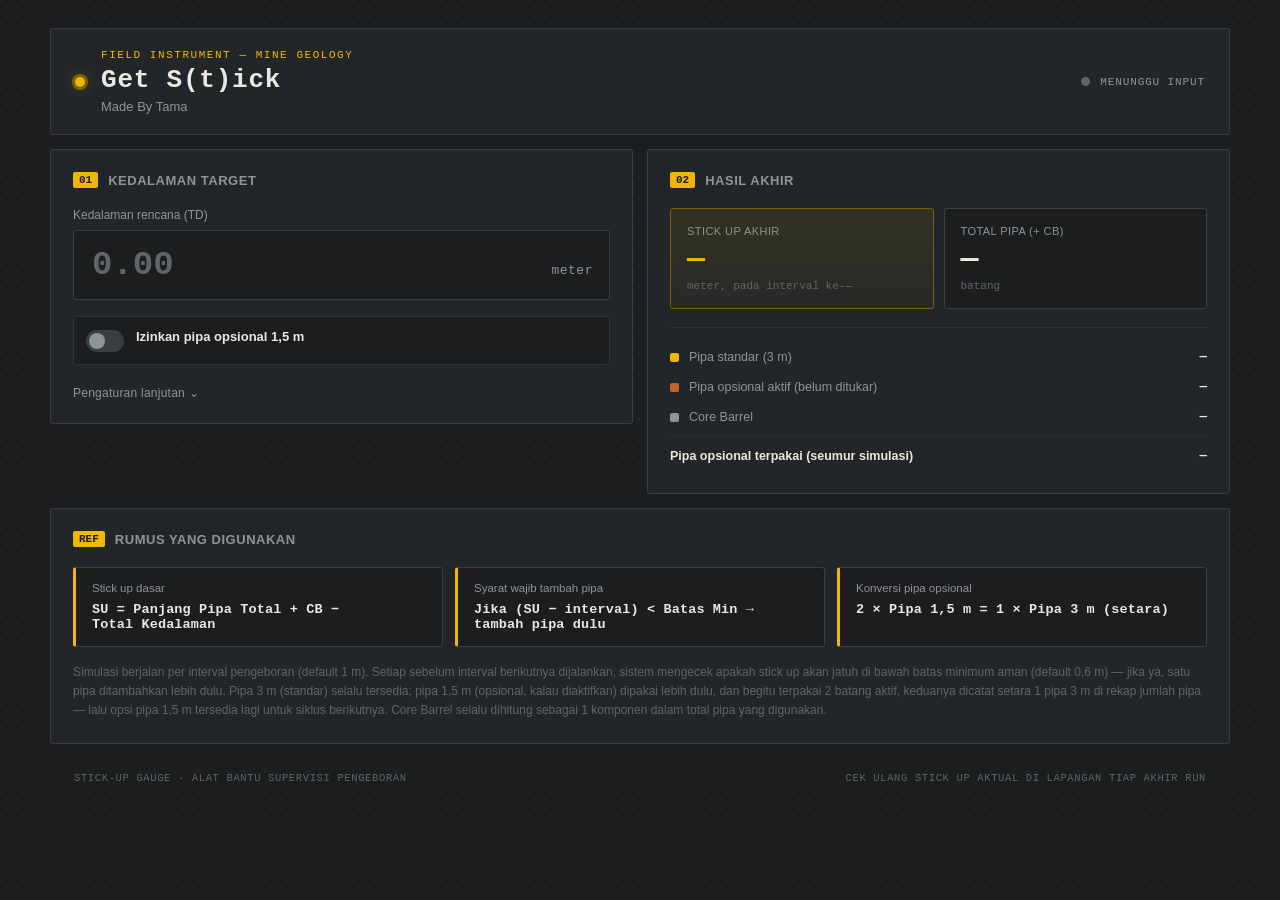
==== commit 0bd9eac7: "Add files via upload" ====
--- a/index.html
+++ b/index.html
@@ -3,177 +3,173 @@
 <head>
 <meta charset="UTF-8">
 <meta name="viewport" content="width=device-width, initial-scale=1.0">
-<title>Stick Up Calculator — Drilling Collar Tool</title>
-<meta name="description" content="Kalkulator stick up pengeboran untuk geologist eksplorasi. Hitung selisih kedalaman NGL vs top of casing, lengkap dengan QAQC otomatis.">
-<link rel="icon" href="data:image/svg+xml,<svg xmlns=%22http://www.w3.org/2000/svg%22 viewBox=%220 0 100 100%22><text y=%22.9em%22 font-size=%2290%22>📏</text></svg>">
-<link rel="preconnect" href="https://fonts.googleapis.com">
-<link rel="preconnect" href="https://fonts.gstatic.com" crossorigin>
-<link href="https://fonts.googleapis.com/css2?family=Baloo+2:wght@600;700;800&family=Nunito:wght@400;600;700;800&family=JetBrains+Mono:wght@500;700&display=swap" rel="stylesheet">
+<title>Get S(t)ick — Kalkulator Pengeboran Nikel Laterit</title>
 <link rel="stylesheet" href="style.css">
 </head>
 <body>
 
-<header class="topbar">
-  <div class="topbar__inner">
-    <div class="brand">
-      <span class="brand__mark" aria-hidden="true">📏</span>
-      <span class="brand__text">Stick Up<span class="brand__accent">.calc</span></span>
+<div class="rig-frame">
+
+  <header class="panel-header">
+    <div class="header-left">
+      <div class="rivet"></div>
+      <div>
+        <p class="eyebrow">FIELD INSTRUMENT — MINE GEOLOGY</p>
+        <h1>Get S(t)ick</h1>
+        <p class="subtitle">Made By Tama</p>
+      </div>
     </div>
-    <p class="topbar__tagline">buat teman-teman geologist eksplorasi laterit ✨</p>
-  </div>
-</header>
+    <div class="header-right">
+      <div class="status-lamp" id="statusLamp"></div>
+      <span id="statusText">MENUNGGU INPUT</span>
+    </div>
+  </header>
 
-<main>
+  <main class="dashboard">
 
-  <!-- ============ HERO ============ -->
-  <section class="hero">
-    <div class="hero__text">
-      <p class="eyebrow">kedalaman masuk, stick up keluar</p>
-      <h1>Ngitung stick up nggak perlu <span class="hl">ribet</span> lagi.</h1>
-      <p class="hero__sub">
-        Masukin kedalaman dari NGL sama dari top of casing, sisanya biar
-        kita yang urus — lengkap sama pengecekan QAQC otomatis biar nggak
-        salah input di lapangan.
-      </p>
-      <a href="#kalkulator" class="btn btn--primary">Mulai hitung ↓</a>
-    </div>
+    <!-- INPUT COLUMN -->
+    <section class="panel input-panel">
+      <h2 class="panel-title"><span class="tag">01</span> Kedalaman Target</h2>
 
-    <div class="hero__diagram" aria-hidden="true">
-      <svg id="diagramSvg" viewBox="0 0 340 320" xmlns="http://www.w3.org/2000/svg">
-        <defs>
-          <linearGradient id="skyGrad" x1="0" y1="0" x2="0" y2="1">
-            <stop offset="0%" stop-color="#E3F5FC"/>
-            <stop offset="100%" stop-color="#FFF3F8"/>
-          </linearGradient>
-        </defs>
-
-        <rect x="0" y="0" width="340" height="320" rx="28" fill="url(#skyGrad)"/>
-
-        <!-- awan santai -->
-        <g fill="#ffffff" opacity="0.9">
-          <ellipse cx="60" cy="50" rx="26" ry="14"/>
-          <ellipse cx="82" cy="45" rx="20" ry="12"/>
-          <ellipse cx="270" cy="70" rx="22" ry="12"/>
-        </g>
-
-        <!-- tanah -->
-        <path d="M0,210 Q170,190 340,210 L340,320 L0,320 Z" fill="#FFD3E6"/>
-        <path d="M0,210 Q170,190 340,210" fill="none" stroke="#FF9EC4" stroke-width="3" stroke-linecap="round"/>
-        <text x="14" y="205" class="svg-label">NGL</text>
-
-        <!-- casing pipe -->
-        <rect id="casingPipe" x="152" y="120" width="26" height="90" rx="8" fill="#ffffff" stroke="#5EC1E0" stroke-width="4"/>
-        <rect x="146" y="112" width="38" height="14" rx="7" fill="#5EC1E0"/>
-
-        <!-- garis dimensi stick up -->
-        <g id="dimGroup">
-          <line id="dimLine" x1="210" y1="120" x2="210" y2="210" stroke="#3A3355" stroke-width="2"/>
-          <line x1="200" y1="120" x2="220" y2="120" stroke="#3A3355" stroke-width="2"/>
-          <line x1="200" y1="210" x2="220" y2="210" stroke="#3A3355" stroke-width="2"/>
-          <text id="dimLabel" x="228" y="168" class="svg-label svg-label--mono">0.55 m</text>
-        </g>
-
-        <text x="176" y="235" class="svg-label svg-label--sub">stick up</text>
-      </svg>
-    </div>
-  </section>
-
-  <!-- ============ KALKULATOR SINGLE ============ -->
-  <section id="kalkulator" class="card-section">
-    <div class="card">
-      <h2>Hitung satu titik bor</h2>
-      <p class="card__sub">Rumus: <code>Stick Up = Depth dari Casing − Depth dari NGL</code></p>
-
-      <div class="form-grid">
-        <label class="field">
-          <span>Hole ID <em>(opsional)</em></span>
-          <input type="text" id="holeId" placeholder="DH-001">
-        </label>
-        <label class="field">
-          <span>Depth dari NGL (m)</span>
-          <input type="number" id="depthNgl" placeholder="45.20" step="0.01" inputmode="decimal">
-        </label>
-        <label class="field">
-          <span>Depth dari Casing (m)</span>
-          <input type="number" id="depthCasing" placeholder="45.75" step="0.01" inputmode="decimal">
-        </label>
-      </div>
-
-      <div class="result" id="resultBox">
-        <div class="result__value">
-          <span class="result__number" id="resultNumber">–</span>
-          <span class="result__unit">meter</span>
-        </div>
-        <span class="badge" id="resultBadge">isi dua kolom dulu ya</span>
-      </div>
-
-      <button class="btn btn--primary btn--wide" id="addToTableBtn">Tambahkan ke tabel batch →</button>
-    </div>
-  </section>
-
-  <!-- ============ BATCH TABLE ============ -->
-  <section class="card-section">
-    <div class="card card--wide">
-      <div class="card__header">
-        <div>
-          <h2>Batch banyak titik bor</h2>
-          <p class="card__sub">Data otomatis tersimpan di browser ini. Import / export CSV kapan aja.</p>
-        </div>
-        <div class="card__actions">
-          <label class="btn btn--ghost btn--file">
-            Import CSV
-            <input type="file" id="csvInput" accept=".csv" hidden>
-          </label>
-          <button class="btn btn--ghost" id="exportBtn">Export CSV</button>
-          <button class="btn btn--secondary" id="addRowBtn">+ Tambah baris</button>
+      <div class="depth-input-group">
+        <label for="targetDepth">Kedalaman rencana (TD)</label>
+        <div class="depth-field">
+          <input type="number" id="targetDepth" inputmode="decimal" placeholder="0.00" step="1" min="0">
+          <span class="unit">meter</span>
         </div>
       </div>
 
-      <div class="table-wrap">
-        <table id="dataTable">
-          <thead>
-            <tr>
-              <th>Hole ID</th>
-              <th>Depth NGL (m)</th>
-              <th>Depth Casing (m)</th>
-              <th>Stick Up (m)</th>
-              <th>Status</th>
-              <th aria-label="Hapus"></th>
-            </tr>
-          </thead>
-          <tbody id="tableBody">
-            <!-- baris diisi via JS -->
-          </tbody>
-        </table>
+      <div class="toggle-row">
+        <label class="switch">
+          <input type="checkbox" id="useSupport">
+          <span class="slider"></span>
+        </label>
+        <div>
+          <p class="toggle-label">Izinkan pipa opsional 1,5 m</p>
+        </div>
       </div>
 
-      <p class="table-empty" id="tableEmpty">Belum ada data. Klik "+ Tambah baris" atau import CSV.</p>
+      <div class="advanced-toggle">
+        <button id="advToggle" type="button" class="link-btn">Pengaturan lanjutan ⌄</button>
+      </div>
+
+      <div class="advanced-panel" id="advancedPanel">
+        <div class="adv-row">
+          <label for="cbLength">Panjang Core Barrel</label>
+          <div class="adv-field">
+            <input type="number" id="cbLength" value="2.6" step="0.1" min="0.1">
+            <span class="unit-sm">m</span>
+          </div>
+        </div>
+        <div class="adv-row">
+          <label for="interval">Panjang interval / run</label>
+          <div class="adv-field">
+            <input type="number" id="interval" value="1" step="0.1" min="0.1">
+            <span class="unit-sm">m</span>
+          </div>
+        </div>
+        <div class="adv-row">
+          <label for="safeMin">Batas minimum aman</label>
+          <div class="adv-field">
+            <input type="number" id="safeMin" value="0.6" step="0.1" min="0">
+            <span class="unit-sm">m</span>
+          </div>
+        </div>
+        <div class="adv-row">
+          <label for="standardLen">Panjang pipa standar</label>
+          <div class="adv-field">
+            <input type="number" id="standardLen" value="3.0" step="0.1" min="0.1">
+            <span class="unit-sm">m</span>
+          </div>
+        </div>
+        <div class="adv-row">
+          <label for="supportLen">Panjang pipa opsional</label>
+          <div class="adv-field">
+            <input type="number" id="supportLen" value="1.5" step="0.1" min="0.1">
+            <span class="unit-sm">m</span>
+          </div>
+        </div>
+        <div class="adv-row">
+          <label for="maxSupport">Maks. pipa opsional aktif</label>
+          <div class="adv-field">
+            <input type="number" id="maxSupport" value="2" step="1" min="1">
+            <span class="unit-sm">bh</span>
+          </div>
+        </div>
+        <p class="adv-note">Batas maksimum stick up mengikuti panjang core barrel + 1 pipa (2,6 m pada pengaturan default) — tercapai tepat setelah setiap penambahan pipa.</p>
+      </div>
+
+      <div class="error-box" id="errorBox" hidden></div>
+    </section>
+
+    <!-- READOUT COLUMN -->
+    <section class="panel readout-panel">
+      <h2 class="panel-title"><span class="tag">02</span> Hasil Akhir</h2>
+
+      <div class="readout-grid">
+        <div class="readout-card highlight">
+          <p class="readout-label">Stick Up Akhir</p>
+          <p class="readout-value" id="outStickUp">—</p>
+          <p class="readout-unit">meter, pada interval ke-<span id="outLastMeter">—</span></p>
+        </div>
+        <div class="readout-card">
+          <p class="readout-label">Total Pipa (+ CB)</p>
+          <p class="readout-value" id="outPipeCount">—</p>
+          <p class="readout-unit">batang</p>
+        </div>
+      </div>
+
+      <div class="breakdown" id="breakdown">
+        <div class="breakdown-row">
+          <span class="dot dot-a"></span>
+          <span class="bd-label">Pipa standar (3 m)</span>
+          <span class="bd-value" id="outStandard">—</span>
+        </div>
+        <div class="breakdown-row">
+          <span class="dot dot-b"></span>
+          <span class="bd-label">Pipa opsional aktif (belum ditukar)</span>
+          <span class="bd-value" id="outActiveSupport">—</span>
+        </div>
+        <div class="breakdown-row">
+          <span class="dot dot-cb"></span>
+          <span class="bd-label">Core Barrel</span>
+          <span class="bd-value" id="outCB">—</span>
+        </div>
+        <div class="breakdown-row total-row">
+          <span class="bd-label">Pipa opsional terpakai (seumur simulasi)</span>
+          <span class="bd-value" id="outSupportUsedTotal">—</span>
+        </div>
+      </div>
+    </section>
+
+  </main>
+
+  <!-- FORMULA SHEET -->
+  <section class="panel formula-panel">
+    <h2 class="panel-title"><span class="tag">REF</span> Rumus yang Digunakan</h2>
+    <div class="formula-grid">
+      <div class="formula-card">
+        <p class="formula-caption">Stick up dasar</p>
+        <p class="formula-eq">SU = Panjang&nbsp;Pipa&nbsp;Total + CB − Total&nbsp;Kedalaman</p>
+      </div>
+      <div class="formula-card">
+        <p class="formula-caption">Syarat wajib tambah pipa</p>
+        <p class="formula-eq">Jika (SU − interval) &lt; Batas&nbsp;Min → tambah pipa dulu</p>
+      </div>
+      <div class="formula-card">
+        <p class="formula-caption">Konversi pipa opsional</p>
+        <p class="formula-eq">2 × Pipa&nbsp;1,5&nbsp;m = 1 × Pipa&nbsp;3&nbsp;m (setara)</p>
+      </div>
     </div>
+    <p class="formula-footnote">Simulasi berjalan per interval pengeboran (default 1 m). Setiap sebelum interval berikutnya dijalankan, sistem mengecek apakah stick up akan jatuh di bawah batas minimum aman (default 0,6 m) — jika ya, satu pipa ditambahkan lebih dulu. Pipa 3 m (standar) selalu tersedia; pipa 1,5 m (opsional, kalau diaktifkan) dipakai lebih dulu, dan begitu terpakai 2 batang aktif, keduanya dicatat setara 1 pipa 3 m di rekap jumlah pipa — lalu opsi pipa 1,5 m tersedia lagi untuk siklus berikutnya. Core Barrel selalu dihitung sebagai 1 komponen dalam total pipa yang digunakan.</p>
   </section>
 
-  <!-- ============ CATATAN QAQC ============ -->
-  <section class="card-section">
-    <div class="card card--info">
-      <h2>Soal validasi QAQC</h2>
-      <p>
-        Stick up wajar di lapangan biasanya di kisaran <strong>0 – 1.5 m</strong>,
-        tergantung metode setting casing dan kondisi topsoil. Di luar itu,
-        kemungkinan ada salah ukur atau salah input arah kedalaman — cek lagi
-        sebelum data masuk ke collar table.
-      </p>
-      <div class="legend">
-        <span class="badge badge--ok">OK</span>
-        <span class="badge badge--warn">Periksa ulang</span>
-        <span class="badge badge--bad">Tidak valid</span>
-      </div>
-    </div>
-  </section>
+  <footer class="panel-footer">
+    <span>STICK-UP GAUGE · ALAT BANTU SUPERVISI PENGEBORAN</span>
+    <span>Cek ulang stick up aktual di lapangan tiap akhir run</span>
+  </footer>
 
-</main>
-
-<footer class="footer">
-  <p>Dibuat buat mempermudah kerja lapangan eksplorasi laterit 🩷🩵</p>
-</footer>
+</div>
 
 <script src="script.js"></script>
 </body>
--- a/style.css
+++ b/style.css
@@ -1,471 +1,537 @@
 /* ==========================================================
-   STICK UP CALCULATOR — style.css
-   Tema: soft pink, putih, baby blue. Santai tapi rapi.
+   STICK-UP GAUGE — token system
+   bg        #1B1D1E   panel     #232628   panel-raised #2A2D2F
+   border    #3A3E40   text      #ECE8DF   text-muted   #8D9497
+   accent-a  #F2B705 (caution yellow, tape-measure)
+   accent-b  #C4622D (laterite rust / weathered pipe)
+   accent-ok #6E9A5C (recovery green)
+   display font: JetBrains Mono | ui font: IBM Plex Sans
    ========================================================== */
 
-:root {
-  --pink-50:  #FFF3F8;
-  --pink-100: #FFE0EC;
-  --pink-200: #FFD3E6;
-  --pink-300: #FFAFCF;
-  --pink-500: #FF7AAE;
-  --pink-600: #F45D97;
-
-  --blue-50:  #F0FAFF;
-  --blue-100: #E3F5FC;
-  --blue-200: #C7ECF8;
-  --blue-300: #A6DFF2;
-  --blue-500: #5EC1E0;
-  --blue-600: #3AA6C9;
-
-  --white:    #FFFFFF;
-  --ink:      #3A3355;
-  --ink-soft: #7A7396;
-  --rose-600: #E8557E;
-  --amber-600:#E0A34D;
-
-  --radius-lg: 28px;
-  --radius-md: 18px;
-  --radius-sm: 12px;
-  --shadow-soft: 0 12px 30px -12px rgba(58, 51, 85, 0.18);
-  --shadow-tap: 0 6px 16px -8px rgba(58, 51, 85, 0.25);
-
-  --font-display: 'Baloo 2', system-ui, sans-serif;
-  --font-body: 'Nunito', system-ui, sans-serif;
-  --font-mono: 'JetBrains Mono', ui-monospace, monospace;
-}
-
-* { box-sizing: border-box; }
-
-html { scroll-behavior: smooth; }
-
-body {
+:root{
+  --bg: #1B1D1E;
+  --panel: #232628;
+  --panel-raised: #2A2D2F;
+  --border: #3A3E40;
+  --border-soft: #2F3335;
+  --text: #ECE8DF;
+  --text-muted: #8D9497;
+  --text-dim: #5F6567;
+  --accent-a: #F2B705;
+  --accent-a-dim: #7A5F0E;
+  --accent-b: #C4622D;
+  --accent-b-dim: #6B3A20;
+  --accent-ok: #6E9A5C;
+  --danger: #C4522D;
+  --radius: 3px;
+  --mono: 'JetBrains Mono', 'Courier New', monospace;
+  --sans: 'IBM Plex Sans', -apple-system, BlinkMacSystemFont, sans-serif;
+}
+
+*{ box-sizing: border-box; }
+
+html, body{
   margin: 0;
-  font-family: var(--font-body);
-  color: var(--ink);
-  background: linear-gradient(180deg, var(--pink-50) 0%, var(--white) 22%, var(--white) 78%, var(--blue-50) 100%);
+  padding: 0;
+  background: var(--bg);
+  color: var(--text);
+  font-family: var(--sans);
   -webkit-font-smoothing: antialiased;
 }
 
-h1, h2 {
-  font-family: var(--font-display);
-  color: var(--ink);
-  margin: 0 0 0.4em;
-  line-height: 1.15;
-}
-
-p { line-height: 1.6; }
-
-code {
-  font-family: var(--font-mono);
-  background: var(--blue-100);
-  padding: 0.15em 0.5em;
-  border-radius: 6px;
-  font-size: 0.9em;
-}
-
-a { color: inherit; }
-
-:focus-visible {
-  outline: 3px solid var(--blue-500);
-  outline-offset: 2px;
-  border-radius: 6px;
-}
-
-/* ---------------- Topbar ---------------- */
-
-.topbar {
-  padding: 20px 24px 8px;
-}
-
-.topbar__inner {
-  max-width: 1080px;
+body{
+  background-image:
+    radial-gradient(circle at 1px 1px, rgba(255,255,255,0.035) 1px, transparent 0);
+  background-size: 22px 22px;
+  min-height: 100vh;
+  padding: 28px 16px 60px;
+}
+
+.rig-frame{
+  max-width: 1180px;
   margin: 0 auto;
+}
+
+/* ---------- header ---------- */
+.panel-header{
+  display: flex;
+  align-items: center;
+  justify-content: space-between;
+  gap: 16px;
+  background: var(--panel);
+  border: 1px solid var(--border);
+  border-radius: var(--radius);
+  padding: 20px 24px;
+  margin-bottom: 14px;
+  flex-wrap: wrap;
+}
+
+.header-left{
+  display: flex;
+  align-items: center;
+  gap: 16px;
+}
+
+.rivet{
+  width: 10px;
+  height: 10px;
+  border-radius: 50%;
+  background: var(--accent-a);
+  box-shadow: 0 0 0 3px var(--accent-a-dim), 0 0 14px rgba(242,183,5,0.5);
+  flex-shrink: 0;
+}
+
+.eyebrow{
+  margin: 0 0 4px;
+  font-family: var(--mono);
+  font-size: 11px;
+  letter-spacing: 0.14em;
+  color: var(--accent-a);
+  text-transform: uppercase;
+}
+
+h1{
+  margin: 0 0 4px;
+  font-family: var(--mono);
+  font-size: 26px;
+  font-weight: 800;
+  letter-spacing: 0.03em;
+  color: var(--text);
+}
+
+.subtitle{
+  margin: 0;
+  font-size: 13px;
+  color: var(--text-muted);
+}
+
+.header-right{
+  display: flex;
+  align-items: center;
+  gap: 10px;
+  font-family: var(--mono);
+  font-size: 11px;
+  letter-spacing: 0.08em;
+  color: var(--text-muted);
+}
+
+.status-lamp{
+  width: 9px;
+  height: 9px;
+  border-radius: 50%;
+  background: var(--text-dim);
+  transition: background 0.2s, box-shadow 0.2s;
+}
+.status-lamp.ready{
+  background: var(--accent-ok);
+  box-shadow: 0 0 10px rgba(110,154,92,0.7);
+}
+.status-lamp.error{
+  background: var(--danger);
+  box-shadow: 0 0 10px rgba(196,82,45,0.7);
+}
+
+/* ---------- dashboard grid ---------- */
+.dashboard{
+  display: grid;
+  grid-template-columns: 1fr 1fr;
+  gap: 14px;
+  align-items: start;
+}
+
+.panel{
+  background: var(--panel);
+  border: 1px solid var(--border);
+  border-radius: var(--radius);
+  padding: 22px;
+}
+
+.panel-title{
+  display: flex;
+  align-items: center;
+  gap: 10px;
+  margin: 0 0 20px;
+  font-size: 13px;
+  font-weight: 600;
+  letter-spacing: 0.04em;
+  text-transform: uppercase;
+  color: var(--text-muted);
+}
+
+.tag{
+  font-family: var(--mono);
+  font-size: 11px;
+  font-weight: 700;
+  color: var(--bg);
+  background: var(--accent-a);
+  border-radius: 2px;
+  padding: 2px 6px;
+  letter-spacing: 0;
+}
+
+/* ---------- input panel ---------- */
+.depth-input-group label{
+  display: block;
+  font-size: 12px;
+  color: var(--text-muted);
+  margin-bottom: 8px;
+}
+
+.depth-field{
   display: flex;
   align-items: baseline;
+  background: var(--bg);
+  border: 1px solid var(--border);
+  border-radius: var(--radius);
+  padding: 14px 16px;
+  transition: border-color 0.15s, box-shadow 0.15s;
+}
+
+.depth-field:focus-within{
+  border-color: var(--accent-a);
+  box-shadow: 0 0 0 3px rgba(242,183,5,0.15);
+}
+
+.depth-field input{
+  flex: 1;
+  background: transparent;
+  border: none;
+  outline: none;
+  color: var(--text);
+  font-family: var(--mono);
+  font-size: 34px;
+  font-weight: 700;
+  width: 100%;
+  min-width: 0;
+}
+
+.depth-field input::placeholder{
+  color: var(--text-dim);
+}
+
+.depth-field .unit{
+  font-family: var(--mono);
+  font-size: 13px;
+  color: var(--text-muted);
+  letter-spacing: 0.04em;
+  padding-left: 8px;
+}
+
+/* ---------- toggle row ---------- */
+.toggle-row{
+  display: flex;
+  align-items: flex-start;
+  gap: 12px;
+  margin-top: 16px;
+  padding: 12px;
+  background: var(--bg);
+  border: 1px solid var(--border-soft);
+  border-radius: var(--radius);
+}
+
+.switch{
+  position: relative;
+  display: inline-block;
+  width: 38px;
+  height: 22px;
+  flex-shrink: 0;
+  margin-top: 1px;
+}
+.switch input{ opacity: 0; width: 0; height: 0; }
+.slider{
+  position: absolute;
+  cursor: pointer;
+  inset: 0;
+  background: var(--border);
+  border-radius: 22px;
+  transition: background 0.15s;
+}
+.slider::before{
+  content: "";
+  position: absolute;
+  height: 16px;
+  width: 16px;
+  left: 3px;
+  bottom: 3px;
+  background: var(--text-muted);
+  border-radius: 50%;
+  transition: transform 0.15s, background 0.15s;
+}
+.switch input:checked + .slider{ background: var(--accent-a-dim); }
+.switch input:checked + .slider::before{
+  transform: translateX(16px);
+  background: var(--accent-a);
+}
+
+.toggle-label{
+  margin: 0 0 3px;
+  font-size: 13px;
+  font-weight: 600;
+  color: var(--text);
+}
+.toggle-note{
+  margin: 0;
+  font-size: 11px;
+  color: var(--text-dim);
+  line-height: 1.5;
+}
+
+.advanced-toggle{ margin-top: 18px; }
+
+.link-btn{
+  background: none;
+  border: none;
+  color: var(--text-muted);
+  font-size: 12px;
+  font-family: var(--sans);
+  cursor: pointer;
+  padding: 0;
+  letter-spacing: 0.02em;
+}
+.link-btn:hover{ color: var(--accent-a); }
+
+.advanced-panel{
+  max-height: 0;
+  overflow: hidden;
+  transition: max-height 0.25s ease, opacity 0.2s ease;
+  opacity: 0;
+}
+.advanced-panel.open{
+  max-height: 480px;
+  opacity: 1;
+  margin-top: 14px;
+  padding-top: 14px;
+  border-top: 1px dashed var(--border);
+}
+
+.adv-row{
+  display: flex;
+  align-items: center;
+  justify-content: space-between;
+  gap: 12px;
+  margin-bottom: 10px;
+}
+
+.adv-row label{
+  font-size: 12.5px;
+  color: var(--text-muted);
+}
+
+.adv-field{
+  display: flex;
+  align-items: center;
+  background: var(--bg);
+  border: 1px solid var(--border-soft);
+  border-radius: var(--radius);
+  padding: 6px 10px;
+  width: 96px;
+}
+
+.adv-field input{
+  width: 100%;
+  background: transparent;
+  border: none;
+  outline: none;
+  color: var(--text);
+  font-family: var(--mono);
+  font-size: 13px;
+  text-align: right;
+}
+
+.unit-sm{
+  font-family: var(--mono);
+  font-size: 11px;
+  color: var(--text-dim);
+  padding-left: 6px;
+}
+
+.adv-note{
+  font-size: 11px;
+  color: var(--text-dim);
+  margin: 8px 0 0;
+  font-style: italic;
+  line-height: 1.5;
+}
+
+.error-box{
+  margin-top: 16px;
+  padding: 12px 14px;
+  background: rgba(196,82,45,0.12);
+  border: 1px solid var(--accent-b-dim);
+  border-radius: var(--radius);
+  color: #E3A98C;
+  font-size: 12.5px;
+  line-height: 1.5;
+}
+
+/* ---------- readout panel ---------- */
+.readout-grid{
+  display: grid;
+  grid-template-columns: 1fr 1fr;
+  gap: 10px;
+  margin-bottom: 18px;
+}
+
+.readout-card{
+  background: var(--bg);
+  border: 1px solid var(--border);
+  border-radius: var(--radius);
+  padding: 16px;
+  text-align: left;
+}
+
+.readout-card.highlight{
+  border-color: var(--accent-a-dim);
+  background: linear-gradient(180deg, rgba(242,183,5,0.08), rgba(242,183,5,0.02));
+}
+
+.readout-label{
+  margin: 0 0 6px;
+  font-size: 11px;
+  color: var(--text-muted);
+  text-transform: uppercase;
+  letter-spacing: 0.04em;
+}
+
+.readout-value{
+  margin: 0;
+  font-family: var(--mono);
+  font-size: 30px;
+  font-weight: 700;
+  color: var(--text);
+  line-height: 1.1;
+}
+
+.readout-card.highlight .readout-value{
+  color: var(--accent-a);
+}
+
+.readout-unit{
+  margin: 4px 0 0;
+  font-family: var(--mono);
+  font-size: 11px;
+  color: var(--text-dim);
+}
+
+.breakdown{
+  border-top: 1px solid var(--border-soft);
+  padding-top: 14px;
+}
+
+.breakdown-row{
+  display: flex;
+  align-items: center;
+  gap: 10px;
+  padding: 8px 0;
+  font-size: 12.5px;
+}
+
+.dot{
+  width: 9px;
+  height: 9px;
+  border-radius: 2px;
+  flex-shrink: 0;
+}
+.dot-a{ background: var(--accent-a); }
+.dot-b{ background: var(--accent-b); }
+.dot-cb{ background: var(--text-muted); }
+
+.bd-label{
+  flex: 1;
+  color: var(--text-muted);
+}
+
+.bd-value{
+  font-family: var(--mono);
+  font-weight: 600;
+  color: var(--text);
+}
+
+.total-row{
+  border-top: 1px dashed var(--border-soft);
+  margin-top: 4px;
+  padding-top: 12px;
+  font-weight: 600;
+}
+.total-row .bd-label{ color: var(--text); }
+
+/* ---------- formula panel ---------- */
+.formula-panel{
+  margin-top: 14px;
+}
+
+.formula-grid{
+  display: grid;
+  grid-template-columns: repeat(3, 1fr);
+  gap: 12px;
+}
+
+.formula-card{
+  background: var(--bg);
+  border: 1px solid var(--border);
+  border-left: 3px solid var(--accent-a);
+  border-radius: var(--radius);
+  padding: 14px 16px;
+}
+
+.formula-caption{
+  margin: 0 0 8px;
+  font-size: 11.5px;
+  color: var(--text-muted);
+}
+
+.formula-eq{
+  margin: 0;
+  font-family: var(--mono);
+  font-size: 13.5px;
+  font-weight: 600;
+  color: var(--text);
+  letter-spacing: 0.01em;
+}
+
+.formula-footnote{
+  margin: 16px 0 0;
+  font-size: 12px;
+  color: var(--text-dim);
+  line-height: 1.6;
+}
+
+/* ---------- footer ---------- */
+.panel-footer{
+  display: flex;
   justify-content: space-between;
   flex-wrap: wrap;
   gap: 6px;
-}
-
-.brand {
-  display: flex;
-  align-items: center;
-  gap: 10px;
-  font-family: var(--font-display);
-  font-weight: 700;
-  font-size: 1.3rem;
-}
-
-.brand__mark {
-  display: inline-grid;
-  place-items: center;
-  width: 38px;
-  height: 38px;
-  background: var(--pink-200);
-  border-radius: 12px;
-  font-size: 1.1rem;
-  transform: rotate(-6deg);
-}
-
-.brand__accent { color: var(--blue-600); }
-
-.topbar__tagline {
-  margin: 0;
-  color: var(--ink-soft);
-  font-size: 0.92rem;
-  font-weight: 700;
-}
-
-/* ---------------- Hero ---------------- */
-
-.hero {
-  max-width: 1080px;
-  margin: 24px auto 0;
-  padding: 0 24px;
-  display: grid;
-  grid-template-columns: 1.1fr 1fr;
-  gap: 40px;
-  align-items: center;
-}
-
-.eyebrow {
-  font-weight: 800;
-  letter-spacing: 0.02em;
-  color: var(--blue-600);
-  text-transform: lowercase;
-  margin: 0 0 10px;
-  font-size: 0.95rem;
-}
-
-.hero h1 {
-  font-size: clamp(2rem, 4.2vw, 2.9rem);
-  font-weight: 800;
-}
-
-.hl {
-  color: var(--pink-600);
-  position: relative;
-}
-
-.hero__sub {
-  color: var(--ink-soft);
-  font-size: 1.05rem;
-  max-width: 46ch;
-  font-weight: 600;
-}
-
-.hero__diagram svg {
-  width: 100%;
-  height: auto;
-  display: block;
-  filter: drop-shadow(var(--shadow-soft));
-}
-
-.svg-label {
-  font-family: var(--font-body);
-  font-weight: 800;
-  font-size: 13px;
-  fill: var(--ink);
-}
-
-.svg-label--mono {
-  font-family: var(--font-mono);
-  font-size: 15px;
-  fill: var(--pink-600);
-}
-
-.svg-label--sub {
-  fill: var(--ink-soft);
-  font-size: 12px;
-  font-weight: 700;
-}
-
-#dimLine, #dimGroup line {
-  transition: y1 0.35s ease, y2 0.35s ease;
-}
-
-#casingPipe {
-  transition: y 0.35s ease, height 0.35s ease;
-}
-
-@media (prefers-reduced-motion: reduce) {
-  #dimLine, #dimGroup line, #casingPipe { transition: none; }
-  html { scroll-behavior: auto; }
-}
-
-/* ---------------- Buttons ---------------- */
-
-.btn {
-  display: inline-flex;
-  align-items: center;
-  justify-content: center;
-  gap: 8px;
-  font-family: var(--font-body);
-  font-weight: 800;
-  font-size: 0.98rem;
-  padding: 13px 26px;
-  border-radius: 999px;
-  border: none;
-  cursor: pointer;
-  text-decoration: none;
-  transition: transform 0.15s ease, box-shadow 0.15s ease;
-}
-
-.btn:hover { transform: translateY(-2px); }
-.btn:active { transform: translateY(0); }
-
-.btn--primary {
-  background: var(--pink-500);
-  color: var(--white);
-  box-shadow: var(--shadow-tap);
-}
-.btn--primary:hover { background: var(--pink-600); }
-
-.btn--secondary {
-  background: var(--blue-500);
-  color: var(--white);
-  box-shadow: var(--shadow-tap);
-}
-.btn--secondary:hover { background: var(--blue-600); }
-
-.btn--ghost {
-  background: var(--white);
-  color: var(--ink);
-  border: 2px solid var(--blue-200);
-}
-.btn--ghost:hover { border-color: var(--blue-500); }
-
-.btn--wide { width: 100%; margin-top: 18px; }
-
-.btn--file { position: relative; }
-
-/* ---------------- Cards ---------------- */
-
-.card-section {
-  max-width: 1080px;
-  margin: 34px auto 0;
-  padding: 0 24px;
-}
-
-.card {
-  background: var(--white);
-  border-radius: var(--radius-lg);
-  padding: 32px;
-  box-shadow: var(--shadow-soft);
-  border: 1px solid var(--blue-100);
-}
-
-.card--wide { padding: 28px; }
-
-.card--info {
-  background: linear-gradient(135deg, var(--blue-50), var(--pink-50));
-  border: 1px dashed var(--blue-300);
-}
-
-.card__sub {
-  color: var(--ink-soft);
-  font-weight: 700;
-  margin-top: -6px;
-}
-
-.card__header {
-  display: flex;
-  justify-content: space-between;
-  align-items: flex-start;
-  flex-wrap: wrap;
-  gap: 16px;
-  margin-bottom: 18px;
-}
-
-.card__actions {
-  display: flex;
-  gap: 10px;
-  flex-wrap: wrap;
-}
-
-/* ---------------- Form ---------------- */
-
-.form-grid {
-  display: grid;
-  grid-template-columns: repeat(3, 1fr);
-  gap: 16px;
-  margin-top: 20px;
-}
-
-.field {
-  display: flex;
-  flex-direction: column;
-  gap: 6px;
-  font-weight: 800;
-  font-size: 0.9rem;
-  color: var(--ink-soft);
-}
-
-.field em { font-weight: 600; font-style: normal; opacity: 0.7; }
-
-.field input {
-  font-family: var(--font-mono);
-  font-size: 1rem;
-  padding: 12px 14px;
-  border-radius: var(--radius-sm);
-  border: 2px solid var(--blue-100);
-  background: var(--blue-50);
-  color: var(--ink);
-}
-
-.field input:focus {
-  border-color: var(--blue-500);
-  background: var(--white);
-}
-
-.field input::placeholder { color: #b8c9d6; }
-
-/* ---------------- Result ---------------- */
-
-.result {
-  margin-top: 24px;
-  padding: 20px 24px;
-  border-radius: var(--radius-md);
-  background: var(--pink-50);
-  display: flex;
-  align-items: center;
-  justify-content: space-between;
-  flex-wrap: wrap;
-  gap: 12px;
-}
-
-.result__value {
-  display: flex;
-  align-items: baseline;
-  gap: 8px;
-}
-
-.result__number {
-  font-family: var(--font-mono);
-  font-size: 2.4rem;
-  font-weight: 700;
-  color: var(--pink-600);
-}
-
-.result__unit {
-  color: var(--ink-soft);
-  font-weight: 800;
-}
-
-/* ---------------- Badges ---------------- */
-
-.badge {
-  display: inline-flex;
-  align-items: center;
-  padding: 7px 16px;
-  border-radius: 999px;
-  font-weight: 800;
-  font-size: 0.85rem;
-  background: var(--blue-100);
-  color: var(--ink-soft);
-  white-space: nowrap;
-}
-
-.badge--ok { background: var(--blue-200); color: var(--blue-600); }
-.badge--warn { background: #FCEBD0; color: var(--amber-600); }
-.badge--bad { background: #FBDCE4; color: var(--rose-600); }
-
-.legend {
-  display: flex;
-  gap: 10px;
-  flex-wrap: wrap;
   margin-top: 14px;
-}
-
-/* ---------------- Table ---------------- */
-
-.table-wrap {
-  overflow-x: auto;
-  border-radius: var(--radius-md);
-  border: 1px solid var(--blue-100);
-}
-
-table {
-  width: 100%;
-  border-collapse: collapse;
-  min-width: 640px;
-}
-
-thead th {
-  text-align: left;
-  font-family: var(--font-body);
-  font-weight: 800;
-  font-size: 0.82rem;
+  padding: 14px 24px;
+  font-family: var(--mono);
+  font-size: 10.5px;
+  letter-spacing: 0.06em;
+  color: var(--text-dim);
   text-transform: uppercase;
-  letter-spacing: 0.03em;
-  color: var(--ink-soft);
-  background: var(--blue-50);
-  padding: 12px 14px;
-}
-
-tbody td {
-  padding: 10px 14px;
-  border-top: 1px solid var(--pink-50);
-}
-
-tbody tr:hover { background: var(--pink-50); }
-
-tbody input[type="text"],
-tbody input[type="number"] {
-  width: 100%;
-  border: none;
-  background: transparent;
-  font-family: var(--font-mono);
-  font-size: 0.95rem;
-  color: var(--ink);
-  padding: 6px 4px;
-  border-radius: 6px;
-}
-
-tbody input:focus { background: var(--white); box-shadow: 0 0 0 2px var(--blue-300); }
-
-.stickup-cell {
-  font-family: var(--font-mono);
-  font-weight: 700;
-  color: var(--pink-600);
-}
-
-.row-delete {
-  border: none;
-  background: none;
-  cursor: pointer;
-  font-size: 1.1rem;
-  color: var(--ink-soft);
-  padding: 4px 8px;
-  border-radius: 8px;
-}
-
-.row-delete:hover { background: var(--pink-100); color: var(--rose-600); }
-
-.table-empty {
-  text-align: center;
-  color: var(--ink-soft);
-  font-weight: 700;
-  padding: 18px 0 4px;
-}
-
-/* ---------------- Footer ---------------- */
-
-.footer {
-  text-align: center;
-  padding: 46px 24px 60px;
-  color: var(--ink-soft);
-  font-weight: 700;
-}
-
-/* ---------------- Responsive ---------------- */
-
-@media (max-width: 860px) {
-  .hero {
-    grid-template-columns: 1fr;
-  }
-  .hero__diagram { order: -1; max-width: 320px; margin: 0 auto; }
-  .form-grid { grid-template-columns: 1fr; }
-  .card { padding: 24px; }
-}
+}
+
+/* ---------- responsive ---------- */
+@media (max-width: 720px){
+  .dashboard{ grid-template-columns: 1fr; }
+  .formula-grid{ grid-template-columns: 1fr; }
+}
+
+@media (max-width: 520px){
+  h1{ font-size: 21px; }
+  .depth-field input{ font-size: 26px; }
+  .panel{ padding: 16px; }
+  .panel-header{ padding: 16px; }
+}
+
+/* ---------- focus visibility ---------- */
+button:focus-visible,
+input:focus-visible{
+  outline: 2px solid var(--accent-a);
+  outline-offset: 2px;
+}
+
+/* ---------- reduced motion ---------- */
+@media (prefers-reduced-motion: reduce){
+  *{ transition: none !important; }
+}
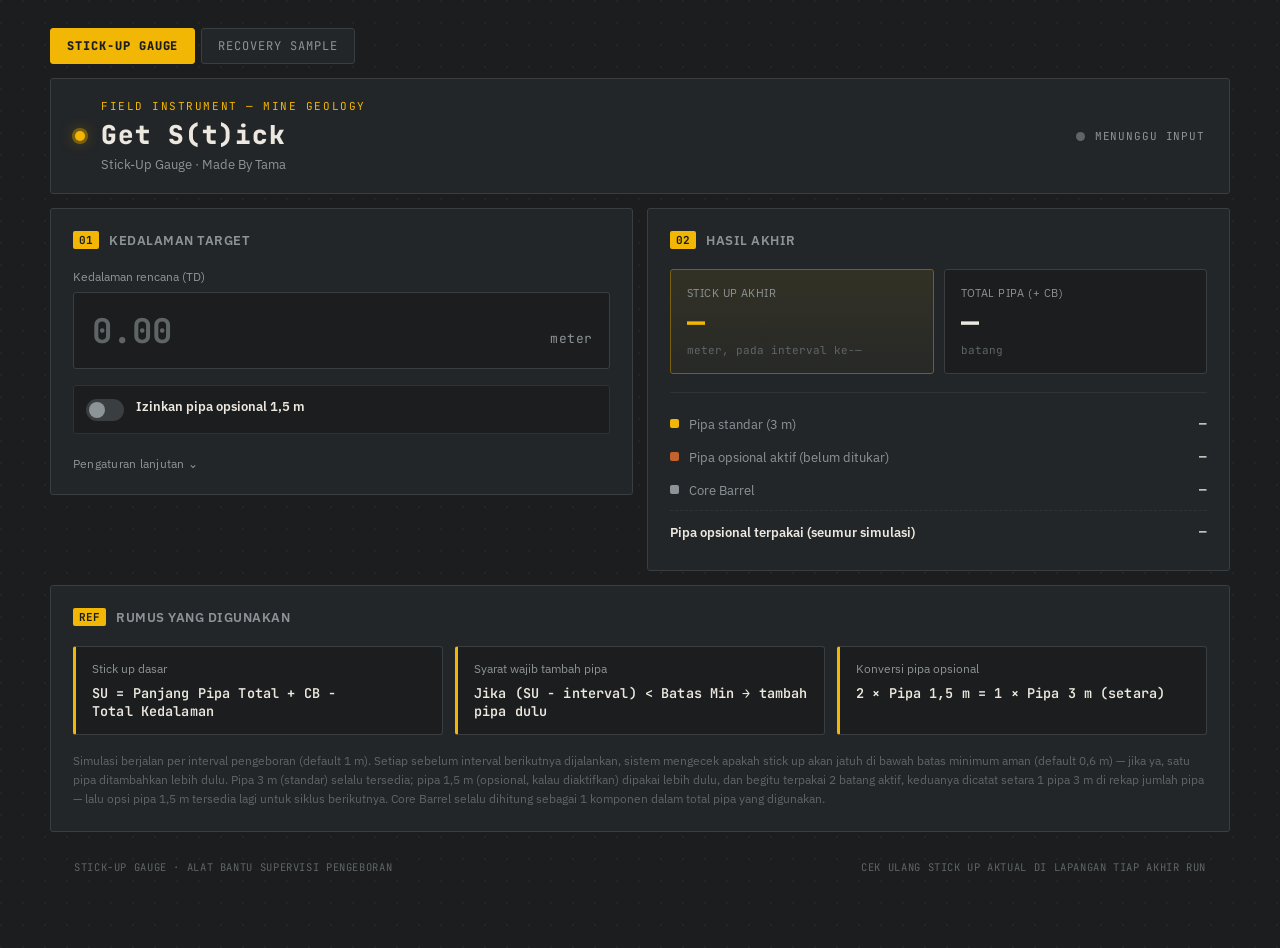
==== commit e60469ad: "Add files via upload" ====
--- a/index.html
+++ b/index.html
@@ -4,173 +4,371 @@
 <meta charset="UTF-8">
 <meta name="viewport" content="width=device-width, initial-scale=1.0">
 <title>Get S(t)ick — Kalkulator Pengeboran Nikel Laterit</title>
+<link rel="preconnect" href="https://fonts.googleapis.com">
+<link rel="preconnect" href="https://fonts.gstatic.com" crossorigin>
+<link href="https://fonts.googleapis.com/css2?family=JetBrains+Mono:wght@400;500;700;800&family=IBM+Plex+Sans:wght@400;500;600;700&display=swap" rel="stylesheet">
 <link rel="stylesheet" href="style.css">
 </head>
 <body>
 
 <div class="rig-frame">
 
-  <header class="panel-header">
-    <div class="header-left">
-      <div class="rivet"></div>
-      <div>
-        <p class="eyebrow">FIELD INSTRUMENT — MINE GEOLOGY</p>
-        <h1>Get S(t)ick</h1>
-        <p class="subtitle">Made By Tama</p>
-      </div>
-    </div>
-    <div class="header-right">
-      <div class="status-lamp" id="statusLamp"></div>
-      <span id="statusText">MENUNGGU INPUT</span>
-    </div>
-  </header>
-
-  <main class="dashboard">
-
-    <!-- INPUT COLUMN -->
-    <section class="panel input-panel">
-      <h2 class="panel-title"><span class="tag">01</span> Kedalaman Target</h2>
-
-      <div class="depth-input-group">
-        <label for="targetDepth">Kedalaman rencana (TD)</label>
-        <div class="depth-field">
-          <input type="number" id="targetDepth" inputmode="decimal" placeholder="0.00" step="1" min="0">
-          <span class="unit">meter</span>
-        </div>
-      </div>
-
-      <div class="toggle-row">
-        <label class="switch">
-          <input type="checkbox" id="useSupport">
-          <span class="slider"></span>
-        </label>
+  <nav class="app-nav" aria-label="Halaman aplikasi">
+    <a href="#stickup" class="nav-link" data-page="stickup">Stick-Up Gauge</a>
+    <a href="#recovery" class="nav-link" data-page="recovery">Recovery Sample</a>
+  </nav>
+
+  <!-- ============ HALAMAN 1: STICK-UP ============ -->
+  <div class="app-page" id="page-stickup">
+
+    <header class="panel-header">
+      <div class="header-left">
+        <div class="rivet"></div>
         <div>
-          <p class="toggle-label">Izinkan pipa opsional 1,5 m</p>
-        </div>
-      </div>
-
-      <div class="advanced-toggle">
-        <button id="advToggle" type="button" class="link-btn">Pengaturan lanjutan ⌄</button>
-      </div>
-
-      <div class="advanced-panel" id="advancedPanel">
-        <div class="adv-row">
-          <label for="cbLength">Panjang Core Barrel</label>
-          <div class="adv-field">
-            <input type="number" id="cbLength" value="2.6" step="0.1" min="0.1">
-            <span class="unit-sm">m</span>
-          </div>
-        </div>
-        <div class="adv-row">
-          <label for="interval">Panjang interval / run</label>
-          <div class="adv-field">
-            <input type="number" id="interval" value="1" step="0.1" min="0.1">
-            <span class="unit-sm">m</span>
-          </div>
-        </div>
-        <div class="adv-row">
-          <label for="safeMin">Batas minimum aman</label>
-          <div class="adv-field">
-            <input type="number" id="safeMin" value="0.6" step="0.1" min="0">
-            <span class="unit-sm">m</span>
-          </div>
-        </div>
-        <div class="adv-row">
-          <label for="standardLen">Panjang pipa standar</label>
-          <div class="adv-field">
-            <input type="number" id="standardLen" value="3.0" step="0.1" min="0.1">
-            <span class="unit-sm">m</span>
-          </div>
-        </div>
-        <div class="adv-row">
-          <label for="supportLen">Panjang pipa opsional</label>
-          <div class="adv-field">
-            <input type="number" id="supportLen" value="1.5" step="0.1" min="0.1">
-            <span class="unit-sm">m</span>
-          </div>
-        </div>
-        <div class="adv-row">
-          <label for="maxSupport">Maks. pipa opsional aktif</label>
-          <div class="adv-field">
-            <input type="number" id="maxSupport" value="2" step="1" min="1">
-            <span class="unit-sm">bh</span>
-          </div>
-        </div>
-        <p class="adv-note">Batas maksimum stick up mengikuti panjang core barrel + 1 pipa (2,6 m pada pengaturan default) — tercapai tepat setelah setiap penambahan pipa.</p>
-      </div>
-
-      <div class="error-box" id="errorBox" hidden></div>
+          <p class="eyebrow">FIELD INSTRUMENT — MINE GEOLOGY</p>
+          <h1>Get S(t)ick</h1>
+          <p class="subtitle">Stick-Up Gauge · Made By Tama</p>
+        </div>
+      </div>
+      <div class="header-right">
+        <div class="status-lamp" id="statusLamp"></div>
+        <span id="statusText">MENUNGGU INPUT</span>
+      </div>
+    </header>
+
+    <main class="dashboard">
+
+      <section class="panel input-panel">
+        <h2 class="panel-title"><span class="tag">01</span> Kedalaman Target</h2>
+
+        <div class="depth-input-group">
+          <label for="targetDepth">Kedalaman rencana (TD)</label>
+          <div class="depth-field">
+            <input type="number" id="targetDepth" inputmode="decimal" placeholder="0.00" step="1" min="0">
+            <span class="unit">meter</span>
+          </div>
+        </div>
+
+        <div class="toggle-row">
+          <label class="switch">
+            <input type="checkbox" id="useSupport">
+            <span class="slider"></span>
+          </label>
+          <div>
+            <p class="toggle-label">Izinkan pipa opsional 1,5 m</p>
+          </div>
+        </div>
+
+        <div class="advanced-toggle">
+          <button id="advToggle" type="button" class="link-btn">Pengaturan lanjutan ⌄</button>
+        </div>
+
+        <div class="advanced-panel" id="advancedPanel">
+          <div class="adv-row">
+            <label for="cbLength">Panjang Core Barrel</label>
+            <div class="adv-field">
+              <input type="number" id="cbLength" value="2.6" step="0.1" min="0.1">
+              <span class="unit-sm">m</span>
+            </div>
+          </div>
+          <div class="adv-row">
+            <label for="interval">Panjang interval / run</label>
+            <div class="adv-field">
+              <input type="number" id="interval" value="1" step="0.1" min="0.1">
+              <span class="unit-sm">m</span>
+            </div>
+          </div>
+          <div class="adv-row">
+            <label for="safeMin">Batas minimum aman</label>
+            <div class="adv-field">
+              <input type="number" id="safeMin" value="0.6" step="0.1" min="0">
+              <span class="unit-sm">m</span>
+            </div>
+          </div>
+          <div class="adv-row">
+            <label for="standardLen">Panjang pipa standar</label>
+            <div class="adv-field">
+              <input type="number" id="standardLen" value="3.0" step="0.1" min="0.1">
+              <span class="unit-sm">m</span>
+            </div>
+          </div>
+          <div class="adv-row">
+            <label for="supportLen">Panjang pipa opsional</label>
+            <div class="adv-field">
+              <input type="number" id="supportLen" value="1.5" step="0.1" min="0.1">
+              <span class="unit-sm">m</span>
+            </div>
+          </div>
+          <div class="adv-row">
+            <label for="maxSupport">Maks. pipa opsional aktif</label>
+            <div class="adv-field">
+              <input type="number" id="maxSupport" value="2" step="1" min="1">
+              <span class="unit-sm">bh</span>
+            </div>
+          </div>
+          <p class="adv-note">Batas maksimum stick up mengikuti panjang core barrel + 1 pipa (2,6 m pada pengaturan default) — tercapai tepat setelah setiap penambahan pipa.</p>
+        </div>
+
+        <div class="error-box" id="errorBox" hidden></div>
+      </section>
+
+      <section class="panel readout-panel">
+        <h2 class="panel-title"><span class="tag">02</span> Hasil Akhir</h2>
+
+        <div class="readout-grid">
+          <div class="readout-card highlight">
+            <p class="readout-label">Stick Up Akhir</p>
+            <p class="readout-value" id="outStickUp">—</p>
+            <p class="readout-unit">meter, pada interval ke-<span id="outLastMeter">—</span></p>
+          </div>
+          <div class="readout-card">
+            <p class="readout-label">Total Pipa (+ CB)</p>
+            <p class="readout-value" id="outPipeCount">—</p>
+            <p class="readout-unit">batang</p>
+          </div>
+        </div>
+
+        <div class="breakdown" id="breakdown">
+          <div class="breakdown-row">
+            <span class="dot dot-a"></span>
+            <span class="bd-label">Pipa standar (3 m)</span>
+            <span class="bd-value" id="outStandard">—</span>
+          </div>
+          <div class="breakdown-row">
+            <span class="dot dot-b"></span>
+            <span class="bd-label">Pipa opsional aktif (belum ditukar)</span>
+            <span class="bd-value" id="outActiveSupport">—</span>
+          </div>
+          <div class="breakdown-row">
+            <span class="dot dot-cb"></span>
+            <span class="bd-label">Core Barrel</span>
+            <span class="bd-value" id="outCB">—</span>
+          </div>
+          <div class="breakdown-row total-row">
+            <span class="bd-label">Pipa opsional terpakai (seumur simulasi)</span>
+            <span class="bd-value" id="outSupportUsedTotal">—</span>
+          </div>
+        </div>
+      </section>
+
+    </main>
+
+    <section class="panel formula-panel">
+      <h2 class="panel-title"><span class="tag">REF</span> Rumus yang Digunakan</h2>
+      <div class="formula-grid">
+        <div class="formula-card">
+          <p class="formula-caption">Stick up dasar</p>
+          <p class="formula-eq">SU = Panjang&nbsp;Pipa&nbsp;Total + CB − Total&nbsp;Kedalaman</p>
+        </div>
+        <div class="formula-card">
+          <p class="formula-caption">Syarat wajib tambah pipa</p>
+          <p class="formula-eq">Jika (SU − interval) &lt; Batas&nbsp;Min → tambah pipa dulu</p>
+        </div>
+        <div class="formula-card">
+          <p class="formula-caption">Konversi pipa opsional</p>
+          <p class="formula-eq">2 × Pipa&nbsp;1,5&nbsp;m = 1 × Pipa&nbsp;3&nbsp;m (setara)</p>
+        </div>
+      </div>
+      <p class="formula-footnote">Simulasi berjalan per interval pengeboran (default 1 m). Setiap sebelum interval berikutnya dijalankan, sistem mengecek apakah stick up akan jatuh di bawah batas minimum aman (default 0,6 m) — jika ya, satu pipa ditambahkan lebih dulu. Pipa 3 m (standar) selalu tersedia; pipa 1,5 m (opsional, kalau diaktifkan) dipakai lebih dulu, dan begitu terpakai 2 batang aktif, keduanya dicatat setara 1 pipa 3 m di rekap jumlah pipa — lalu opsi pipa 1,5 m tersedia lagi untuk siklus berikutnya. Core Barrel selalu dihitung sebagai 1 komponen dalam total pipa yang digunakan.</p>
     </section>
 
-    <!-- READOUT COLUMN -->
-    <section class="panel readout-panel">
-      <h2 class="panel-title"><span class="tag">02</span> Hasil Akhir</h2>
-
-      <div class="readout-grid">
-        <div class="readout-card highlight">
-          <p class="readout-label">Stick Up Akhir</p>
-          <p class="readout-value" id="outStickUp">—</p>
-          <p class="readout-unit">meter, pada interval ke-<span id="outLastMeter">—</span></p>
-        </div>
-        <div class="readout-card">
-          <p class="readout-label">Total Pipa (+ CB)</p>
-          <p class="readout-value" id="outPipeCount">—</p>
-          <p class="readout-unit">batang</p>
-        </div>
-      </div>
-
-      <div class="breakdown" id="breakdown">
-        <div class="breakdown-row">
-          <span class="dot dot-a"></span>
-          <span class="bd-label">Pipa standar (3 m)</span>
-          <span class="bd-value" id="outStandard">—</span>
-        </div>
-        <div class="breakdown-row">
-          <span class="dot dot-b"></span>
-          <span class="bd-label">Pipa opsional aktif (belum ditukar)</span>
-          <span class="bd-value" id="outActiveSupport">—</span>
-        </div>
-        <div class="breakdown-row">
-          <span class="dot dot-cb"></span>
-          <span class="bd-label">Core Barrel</span>
-          <span class="bd-value" id="outCB">—</span>
-        </div>
-        <div class="breakdown-row total-row">
-          <span class="bd-label">Pipa opsional terpakai (seumur simulasi)</span>
-          <span class="bd-value" id="outSupportUsedTotal">—</span>
-        </div>
-      </div>
+    <footer class="panel-footer">
+      <span>STICK-UP GAUGE · ALAT BANTU SUPERVISI PENGEBORAN</span>
+      <span>Cek ulang stick up aktual di lapangan tiap akhir run</span>
+    </footer>
+
+  </div>
+
+  <!-- ============ HALAMAN 2: RECOVERY ============ -->
+  <div class="app-page" id="page-recovery" hidden>
+
+    <header class="panel-header">
+      <div class="header-left">
+        <div class="rivet"></div>
+        <div>
+          <p class="eyebrow">FIELD INSTRUMENT — MINE GEOLOGY</p>
+          <h1>Recovery Sample</h1>
+          <p class="subtitle">Get S(t)ick — masukkan panjang sampel aktual per meteran</p>
+        </div>
+      </div>
+      <div class="header-right">
+        <div class="status-lamp" id="recStatusLamp"></div>
+        <span id="recStatusText">MENUNGGU INPUT</span>
+      </div>
+    </header>
+
+    <main class="dashboard rec-dashboard">
+
+      <div class="stack">
+
+        <section class="panel input-panel">
+          <h2 class="panel-title"><span class="tag">01</span> Data Lubang</h2>
+
+          <div class="depth-input-group">
+            <label for="recCount">Jumlah interval (1 interval = 1 m)</label>
+            <div class="depth-field">
+              <input type="number" id="recCount" inputmode="numeric" value="5" step="1" min="1" max="500">
+              <span class="unit">interval</span>
+            </div>
+          </div>
+
+          <div class="rec-settings">
+            <div class="adv-row">
+              <label for="recUnit">Satuan bawaan input</label>
+              <div class="adv-field">
+                <select id="recUnit">
+                  <option value="cm" selected>cm</option>
+                  <option value="m">meter</option>
+                </select>
+              </div>
+            </div>
+            <div class="adv-row">
+              <label for="recBasis">Pembagi loss</label>
+              <div class="adv-field wide">
+                <select id="recBasis">
+                  <option value="core" selected>Core aktual</option>
+                  <option value="interval">Interval</option>
+                </select>
+              </div>
+            </div>
+            <p class="adv-note">Ketik angka sesuai satuan bawaan, mis. <b>85</b>. Untuk satuan lain tambahkan huruf, mis. <b>1,25m</b> atau <b>85cm</b>.</p>
+          </div>
+
+          <button id="recApplyBtn" class="calc-btn"><span>ATUR JUMLAH INTERVAL</span></button>
+          <button id="recFillBtn" type="button" class="btn-secondary">Isi yang kosong dengan penuh (1 m)</button>
+          <button id="recClearBtn" type="button" class="btn-secondary">Kosongkan semua input sampel</button>
+
+          <div class="error-box" id="recErrorBox" hidden></div>
+        </section>
+
+        <section class="panel readout-panel">
+          <h2 class="panel-title"><span class="tag">02</span> Ringkasan Lubang</h2>
+
+          <div class="readout-grid">
+            <div class="readout-card highlight">
+              <p class="readout-label">Rec. Rata-rata</p>
+              <p class="readout-value" id="recOutRecovery">—</p>
+              <p class="readout-unit" id="recOutRecoverySub">belum ada data</p>
+            </div>
+            <div class="readout-card">
+              <p class="readout-label">Total Loss</p>
+              <p class="readout-value" id="recOutLossTotal">—</p>
+              <p class="readout-unit">meter</p>
+            </div>
+          </div>
+
+          <div class="breakdown">
+            <div class="breakdown-row">
+              <span class="dot dot-cb"></span>
+              <span class="bd-label">Kedalaman total</span>
+              <span class="bd-value" id="recOutDepth">—</span>
+            </div>
+            <div class="breakdown-row">
+              <span class="dot dot-cb"></span>
+              <span class="bd-label">Interval terisi</span>
+              <span class="bd-value" id="recOutFilled">—</span>
+            </div>
+            <div class="breakdown-row">
+              <span class="dot dot-ok"></span>
+              <span class="bd-label">Penuh (tepat)</span>
+              <span class="bd-value" id="recOutFull">—</span>
+            </div>
+            <div class="breakdown-row">
+              <span class="dot dot-a"></span>
+              <span class="bd-label">Swelling</span>
+              <span class="bd-value" id="recOutSwell">—</span>
+            </div>
+            <div class="breakdown-row">
+              <span class="dot dot-b"></span>
+              <span class="bd-label">Core loss</span>
+              <span class="bd-value" id="recOutLossCount">—</span>
+            </div>
+            <div class="breakdown-row total-row">
+              <span class="bd-label">Total core aktual</span>
+              <span class="bd-value" id="recOutCore">—</span>
+            </div>
+            <div class="breakdown-row">
+              <span class="bd-label">Rec. terendah</span>
+              <span class="bd-value" id="recOutLowest">—</span>
+            </div>
+          </div>
+        </section>
+
+      </div>
+
+      <section class="panel table-panel">
+        <h2 class="panel-title"><span class="tag">03</span> Sampel Aktual Per Meteran</h2>
+        <div class="table-wrap rec-table-wrap">
+          <table id="recTable">
+            <thead>
+              <tr>
+                <th>Meteran</th>
+                <th>Sampel aktual</th>
+                <th>Terbaca</th>
+                <th>Recovery</th>
+                <th>Status</th>
+                <th class="act-col">Interval</th>
+              </tr>
+            </thead>
+            <tbody id="recBody"></tbody>
+          </table>
+        </div>
+        <div class="rec-actions">
+          <button id="recAddBtn" type="button" class="btn-secondary">+ Tambah interval</button>
+          <button id="recRemoveBtn" type="button" class="btn-secondary">− Kurangi interval</button>
+          <button id="recUndoBtn" type="button" class="btn-secondary" disabled>↶ Urungkan hapus</button>
+        </div>
+      </section>
+
+    </main>
+
+    <section class="panel ill-panel">
+      <h2 class="panel-title"><span class="tag">04</span> Ilustrasi Sampel Per Interval</h2>
+
+      <div class="ill-legend" aria-hidden="true">
+        <span class="ill-chip"><i class="sw sw-ok"></i>Sampel (pas)</span>
+        <span class="ill-chip"><i class="sw sw-loss"></i>Sampel (ada loss)</span>
+        <span class="ill-chip"><i class="sw sw-gap"></i>Core loss (hilang)</span>
+        <span class="ill-chip"><i class="sw sw-swell"></i>Swelling (kelebihan)</span>
+        <span class="ill-chip"><i class="sw sw-mark"></i>Batas 1 m</span>
+      </div>
+
+      <div class="ill-scroll">
+        <div class="ill-ruler" id="recRuler"></div>
+        <div class="ill-lanes" id="recIllustration"></div>
+      </div>
+
+      <p class="ill-note">Satu lajur = satu interval (1 m). Panjang batang digambar sesuai skala dari panjang sampel yang diisi; bagian berarsir menunjukkan core yang hilang, bagian kuning di luar garis 1 m menunjukkan kelebihan akibat swelling. Skala melebar otomatis bila ada swelling yang panjang.</p>
     </section>
 
-  </main>
-
-  <!-- FORMULA SHEET -->
-  <section class="panel formula-panel">
-    <h2 class="panel-title"><span class="tag">REF</span> Rumus yang Digunakan</h2>
-    <div class="formula-grid">
-      <div class="formula-card">
-        <p class="formula-caption">Stick up dasar</p>
-        <p class="formula-eq">SU = Panjang&nbsp;Pipa&nbsp;Total + CB − Total&nbsp;Kedalaman</p>
-      </div>
-      <div class="formula-card">
-        <p class="formula-caption">Syarat wajib tambah pipa</p>
-        <p class="formula-eq">Jika (SU − interval) &lt; Batas&nbsp;Min → tambah pipa dulu</p>
-      </div>
-      <div class="formula-card">
-        <p class="formula-caption">Konversi pipa opsional</p>
-        <p class="formula-eq">2 × Pipa&nbsp;1,5&nbsp;m = 1 × Pipa&nbsp;3&nbsp;m (setara)</p>
-      </div>
-    </div>
-    <p class="formula-footnote">Simulasi berjalan per interval pengeboran (default 1 m). Setiap sebelum interval berikutnya dijalankan, sistem mengecek apakah stick up akan jatuh di bawah batas minimum aman (default 0,6 m) — jika ya, satu pipa ditambahkan lebih dulu. Pipa 3 m (standar) selalu tersedia; pipa 1,5 m (opsional, kalau diaktifkan) dipakai lebih dulu, dan begitu terpakai 2 batang aktif, keduanya dicatat setara 1 pipa 3 m di rekap jumlah pipa — lalu opsi pipa 1,5 m tersedia lagi untuk siklus berikutnya. Core Barrel selalu dihitung sebagai 1 komponen dalam total pipa yang digunakan.</p>
-  </section>
-
-  <footer class="panel-footer">
-    <span>STICK-UP GAUGE · ALAT BANTU SUPERVISI PENGEBORAN</span>
-    <span>Cek ulang stick up aktual di lapangan tiap akhir run</span>
-  </footer>
+    <section class="panel formula-panel">
+      <h2 class="panel-title"><span class="tag">REF</span> Rumus yang Digunakan</h2>
+      <div class="formula-grid">
+        <div class="formula-card">
+          <p class="formula-caption">Sampel pas atau swelling (≥ 1 m)</p>
+          <p class="formula-eq">Rec = 100%</p>
+        </div>
+        <div class="formula-card">
+          <p class="formula-caption">Ada core loss (sampel &lt; 1 m)</p>
+          <p class="formula-eq">Rec = 100% − (Loss ÷ Pembagi × 100%)</p>
+        </div>
+        <div class="formula-card">
+          <p class="formula-caption">Rec. rata-rata lubang</p>
+          <p class="formula-eq">Rata-rata = Σ Rec tiap interval ÷ jumlah interval</p>
+        </div>
+      </div>
+      <p class="formula-footnote">Loss = 1 m − panjang sampel aktual. Pembagi dapat dipilih: core aktual (panjang sampel yang terambil) atau interval (1 m). Rec tidak diizinkan di bawah 0%. Swelling hanya dihitung 100% dan tidak menutupi loss di interval lain. Jumlah interval bebas diubah: tombol “+” di tiap baris menyisipkan interval di bawahnya, “×” menghapusnya (nomor meter interval sesudahnya otomatis bergeser), dan “Urungkan hapus” mengembalikan interval yang terhapus. Hanya interval yang sudah terisi yang masuk ke ringkasan.</p>
+    </section>
+
+    <footer class="panel-footer">
+      <span>GET S(T)ICK · RECOVERY SAMPLE</span>
+      <span>Kolom “Terbaca” menampilkan nilai yang dipahami aplikasi, cek bila satuan meragukan</span>
+    </footer>
+
+  </div>
 
 </div>
 
 <script src="script.js"></script>
 </body>
-</html>
+</html>
--- a/style.css
+++ b/style.css
@@ -1,5 +1,5 @@
 /* ==========================================================
-   STICK-UP GAUGE — token system
+   Get S(t)ick — token system + recovery stylesheet
    bg        #1B1D1E   panel     #232628   panel-raised #2A2D2F
    border    #3A3E40   text      #ECE8DF   text-muted   #8D9497
    accent-a  #F2B705 (caution yellow, tape-measure)
@@ -352,6 +352,7 @@
   font-style: italic;
   line-height: 1.5;
 }
+.adv-note b{ color: var(--text-muted); font-style: normal; }
 
 .error-box{
   margin-top: 16px;
@@ -435,6 +436,7 @@
 .dot-a{ background: var(--accent-a); }
 .dot-b{ background: var(--accent-b); }
 .dot-cb{ background: var(--text-muted); }
+.dot-ok{ background: var(--accent-ok); }
 
 .bd-label{
   flex: 1;
@@ -511,7 +513,399 @@
   text-transform: uppercase;
 }
 
-/* ---------- responsive ---------- */
+/* ==========================================================
+   NAVIGASI ANTAR HALAMAN
+   ========================================================== */
+.app-nav{
+  display: flex;
+  gap: 6px;
+  margin-bottom: 14px;
+  flex-wrap: wrap;
+}
+
+.nav-link{
+  font-family: var(--mono);
+  font-size: 12px;
+  letter-spacing: 0.08em;
+  text-transform: uppercase;
+  text-decoration: none;
+  color: var(--text-muted);
+  background: var(--panel);
+  border: 1px solid var(--border);
+  border-radius: var(--radius);
+  padding: 9px 16px;
+  transition: color 0.15s, border-color 0.15s;
+}
+.nav-link:hover{ color: var(--accent-a); border-color: var(--accent-a-dim); }
+.nav-link.active{
+  background: var(--accent-a);
+  border-color: var(--accent-a);
+  color: #1B1D1E;
+  font-weight: 800;
+}
+.nav-link:focus-visible{ outline: 2px solid var(--accent-a); outline-offset: 2px; }
+
+/* ==========================================================
+   HALAMAN RECOVERY
+   ========================================================== */
+.app-page[hidden]{ display: none; }
+.rec-dashboard{ grid-template-columns: minmax(300px, 380px) 1fr; }
+.stack{ display: grid; grid-template-columns: minmax(0, 1fr); gap: 14px; }
+.rec-dashboard > *{ min-width: 0; }
+
+.rec-actions{
+  display: flex;
+  gap: 8px;
+  flex-wrap: wrap;
+  margin-top: 12px;
+}
+.rec-actions .btn-secondary{
+  width: auto;
+  margin-top: 0;
+  flex: 1 1 140px;
+}
+
+.btn-secondary{
+  width: 100%;
+  margin-top: 8px;
+  padding: 11px 14px;
+  background: transparent;
+  color: var(--text-muted);
+  border: 1px solid var(--border);
+  border-radius: var(--radius);
+  font-family: var(--sans);
+  font-size: 12px;
+  cursor: pointer;
+  transition: color 0.15s, border-color 0.15s;
+}
+.btn-secondary:hover{ color: var(--accent-a); border-color: var(--accent-a-dim); }
+.btn-secondary:disabled{ opacity: 0.4; cursor: not-allowed; }
+.btn-secondary:disabled:hover{ color: var(--text-muted); border-color: var(--border); }
+
+/* tabel recovery */
+.table-wrap{
+  max-height: 420px;
+  overflow-y: auto;
+  border: 1px solid var(--border);
+  border-radius: var(--radius);
+}
+.rec-table-wrap{ max-height: 640px; }
+
+#recTable{
+  width: 100%;
+  border-collapse: collapse;
+  font-size: 12.5px;
+}
+#recTable thead th{
+  position: sticky;
+  top: 0;
+  z-index: 1;
+  background: var(--panel-raised);
+  color: var(--text-muted);
+  text-transform: uppercase;
+  letter-spacing: 0.04em;
+  font-size: 10.5px;
+  font-weight: 600;
+  text-align: left;
+  padding: 9px 12px;
+  border-bottom: 1px solid var(--border);
+}
+#recTable tbody td{
+  padding: 7px 12px;
+  border-bottom: 1px solid var(--border-soft);
+  font-family: var(--mono);
+  color: var(--text);
+  vertical-align: middle;
+}
+#recTable tbody tr:last-child td{ border-bottom: none; }
+#recTable tbody tr.low{ background: rgba(196,82,45,0.10); }
+
+.meter-cell{ white-space: nowrap; color: var(--accent-a); font-weight: 700; }
+.read-cell{ color: var(--text-muted); white-space: nowrap; }
+
+.sample-input{
+  width: 100%;
+  max-width: 96px;
+  background: var(--bg);
+  border: 1px solid var(--border-soft);
+  border-radius: var(--radius);
+  padding: 6px 8px;
+  color: var(--text);
+  font-family: var(--mono);
+  font-size: 13px;
+  text-align: right;
+}
+.sample-input:focus{
+  border-color: var(--accent-a);
+  outline: none;
+  box-shadow: 0 0 0 2px rgba(242,183,5,0.15);
+}
+.sample-input.invalid{ border-color: var(--danger); }
+
+.rec-text{ display: block; margin-bottom: 4px; }
+
+.rec-bar{
+  height: 4px;
+  background: var(--border-soft);
+  border-radius: 2px;
+  overflow: hidden;
+  min-width: 70px;
+}
+.rec-bar span{
+  display: block;
+  height: 100%;
+  background: var(--accent-b);
+  transition: width 0.15s ease;
+}
+.rec-bar span.ok{ background: var(--accent-ok); }
+
+/* tombol row */
+.act-col{ width: 84px; text-align: right !important; }
+.row-actions{ white-space: nowrap; text-align: right; }
+.row-btn{
+  width: 28px;
+  height: 28px;
+  margin-left: 4px;
+  background: transparent;
+  color: var(--text-muted);
+  border: 1px solid var(--border-soft);
+  border-radius: var(--radius);
+  font-family: var(--mono);
+  font-size: 15px;
+  line-height: 1;
+  cursor: pointer;
+  transition: color 0.15s, border-color 0.15s;
+}
+.row-btn:hover:not(:disabled){ color: var(--accent-a); border-color: var(--accent-a-dim); }
+.row-btn.danger:hover:not(:disabled){ color: #E3915E; border-color: var(--accent-b-dim); }
+.row-btn:disabled{ opacity: 0.3; cursor: not-allowed; }
+
+/* tag status */
+.event-tag{
+  display: inline-block;
+  font-family: var(--sans);
+  font-size: 10.5px;
+  padding: 2px 7px;
+  border-radius: 3px;
+  background: rgba(242,183,5,0.15);
+  color: var(--accent-a);
+}
+.event-tag.st-full{
+  background: rgba(110,154,92,0.18);
+  color: #9CC48A;
+}
+.event-tag.st-swell{
+  background: rgba(242,183,5,0.15);
+  color: var(--accent-a);
+}
+.event-tag.st-loss{
+  background: rgba(196,98,45,0.18);
+  color: #E3915E;
+}
+.event-tag.st-invalid{
+  background: rgba(196,82,45,0.25);
+  color: #E3A98C;
+}
+
+/* settings tambahan di panel recovery */
+.rec-settings{ margin-top: 18px; }
+.adv-field.wide{ width: 140px; }
+.adv-field select{
+  width: 100%;
+  background: transparent;
+  border: none;
+  outline: none;
+  color: var(--text);
+  font-family: var(--mono);
+  font-size: 13px;
+  text-align: right;
+  cursor: pointer;
+}
+.adv-field select option{
+  background: var(--panel);
+  color: var(--text);
+}
+
+/* ==========================================================
+   ILUSTRASI SAMPEL
+   ========================================================== */
+.ill-panel{ margin-top: 14px; }
+
+.ill-legend{
+  display: flex;
+  flex-wrap: wrap;
+  gap: 6px 18px;
+  margin: -6px 0 14px;
+  font-size: 11.5px;
+  color: var(--text-muted);
+}
+.ill-chip{ display: inline-flex; align-items: center; gap: 6px; }
+.ill-chip .sw{
+  display: inline-block;
+  width: 16px;
+  height: 10px;
+  border-radius: 2px;
+}
+.sw-ok{ background: var(--accent-ok); }
+.sw-loss{ background: var(--accent-b); }
+.sw-swell{ background: var(--accent-a); }
+.sw-gap{
+  border: 1px dashed var(--text-dim);
+  background: repeating-linear-gradient(135deg, var(--border) 0 2px, transparent 2px 5px);
+}
+.ill-chip .sw.sw-mark{
+  width: 0;
+  height: 12px;
+  border-radius: 0;
+  border-left: 1px dashed var(--accent-a);
+}
+
+.ill-scroll{
+  max-height: 520px;
+  overflow-y: auto;
+  background: var(--bg);
+  border: 1px solid var(--border);
+  border-radius: var(--radius);
+}
+
+.ill-ruler,
+.ill-lane{
+  display: grid;
+  grid-template-columns: 64px 1fr 84px;
+  align-items: center;
+  column-gap: 12px;
+  padding: 0 12px;
+}
+
+.ill-ruler{
+  position: sticky;
+  top: 0;
+  z-index: 2;
+  height: 28px;
+  background: var(--panel-raised);
+  border-bottom: 1px solid var(--border);
+  font-family: var(--mono);
+  font-size: 10px;
+  color: var(--text-dim);
+}
+.ill-rh{ text-transform: uppercase; letter-spacing: 0.04em; white-space: nowrap; }
+.ill-rh.r{ text-align: right; }
+.ill-ruler-track{ position: relative; height: 100%; }
+.ill-tick{
+  position: absolute;
+  bottom: 0;
+  height: 5px;
+  border-left: 1px solid var(--border);
+}
+.ill-tick.major{ height: 100%; }
+.ill-tick span{
+  position: absolute;
+  top: 8px;
+  left: 4px;
+  color: var(--text-muted);
+  white-space: nowrap;
+}
+
+.ill-lane{
+  height: 40px;
+  border-bottom: 1px solid var(--border-soft);
+}
+.ill-lane:last-child{ border-bottom: none; }
+
+.ill-label{
+  font-family: var(--mono);
+  font-size: 11px;
+  font-weight: 700;
+  color: var(--accent-a);
+  white-space: nowrap;
+}
+
+.ill-track{ position: relative; height: 24px; }
+
+.ill-frame{
+  position: absolute;
+  left: 0;
+  top: 0;
+  bottom: 0;
+  border: 1px solid var(--border);
+  border-radius: 3px;
+  background: rgba(255,255,255,0.025);
+}
+
+.ill-core,
+.ill-loss,
+.ill-swell{
+  position: absolute;
+  top: 3px;
+  bottom: 3px;
+}
+
+.ill-core{
+  left: 0;
+  border-radius: 4px;
+  box-shadow: inset 0 3px 0 rgba(255,255,255,0.14), inset 0 -4px 0 rgba(0,0,0,0.22);
+}
+.ill-core.ok{ background: var(--accent-ok); }
+.ill-core.loss{ background: var(--accent-b); border-radius: 4px 0 0 4px; }
+.ill-core.joined{ border-radius: 4px 0 0 4px; }
+
+.ill-loss{
+  border: 1px dashed var(--text-dim);
+  border-left: none;
+  border-radius: 0 4px 4px 0;
+  background: repeating-linear-gradient(135deg, var(--border) 0 3px, transparent 3px 7px);
+}
+.ill-loss.solo{
+  border-left: 1px dashed var(--text-dim);
+  border-radius: 4px;
+}
+
+.ill-swell{
+  background: var(--accent-a);
+  border-radius: 0 4px 4px 0;
+  box-shadow: inset 0 3px 0 rgba(255,255,255,0.2), inset 0 -4px 0 rgba(0,0,0,0.18);
+}
+
+.ill-mark{
+  position: absolute;
+  top: -3px;
+  bottom: -3px;
+  width: 0;
+  border-left: 1px dashed var(--accent-a-dim);
+  pointer-events: none;
+}
+
+.ill-val{
+  font-family: var(--mono);
+  font-size: 11px;
+  line-height: 1.25;
+  text-align: right;
+  white-space: nowrap;
+  color: var(--text);
+}
+.ill-val b{ display: block; font-weight: 600; }
+.ill-val span{ display: block; color: var(--text-muted); }
+.ill-val.empty b{ color: var(--text-dim); font-weight: 400; }
+.ill-val.loss span{ color: #E3915E; }
+.ill-val.swelling span{ color: var(--accent-a); }
+.ill-val.invalid b{ color: #E3A98C; }
+
+.ill-note{
+  margin: 12px 0 0;
+  font-size: 11.5px;
+  line-height: 1.6;
+  color: var(--text-dim);
+}
+
+/* ==========================================================
+   RESPONSIVE
+   ========================================================== */
+@media (max-width: 920px){
+  .dashboard{ grid-template-columns: 1fr; }
+  .formula-grid{ grid-template-columns: 1fr; }
+  .table-wrap{ max-height: 320px; }
+}
+
 @media (max-width: 720px){
   .dashboard{ grid-template-columns: 1fr; }
   .formula-grid{ grid-template-columns: 1fr; }
@@ -522,6 +916,14 @@
   .depth-field input{ font-size: 26px; }
   .panel{ padding: 16px; }
   .panel-header{ padding: 16px; }
+  .ill-ruler,
+  .ill-lane{
+    grid-template-columns: 50px 1fr 66px;
+    column-gap: 8px;
+    padding: 0 8px;
+  }
+  .ill-label,
+  .ill-val{ font-size: 10px; }
 }
 
 /* ---------- focus visibility ---------- */
@@ -534,4 +936,4 @@
 /* ---------- reduced motion ---------- */
 @media (prefers-reduced-motion: reduce){
   *{ transition: none !important; }
-}
+}
